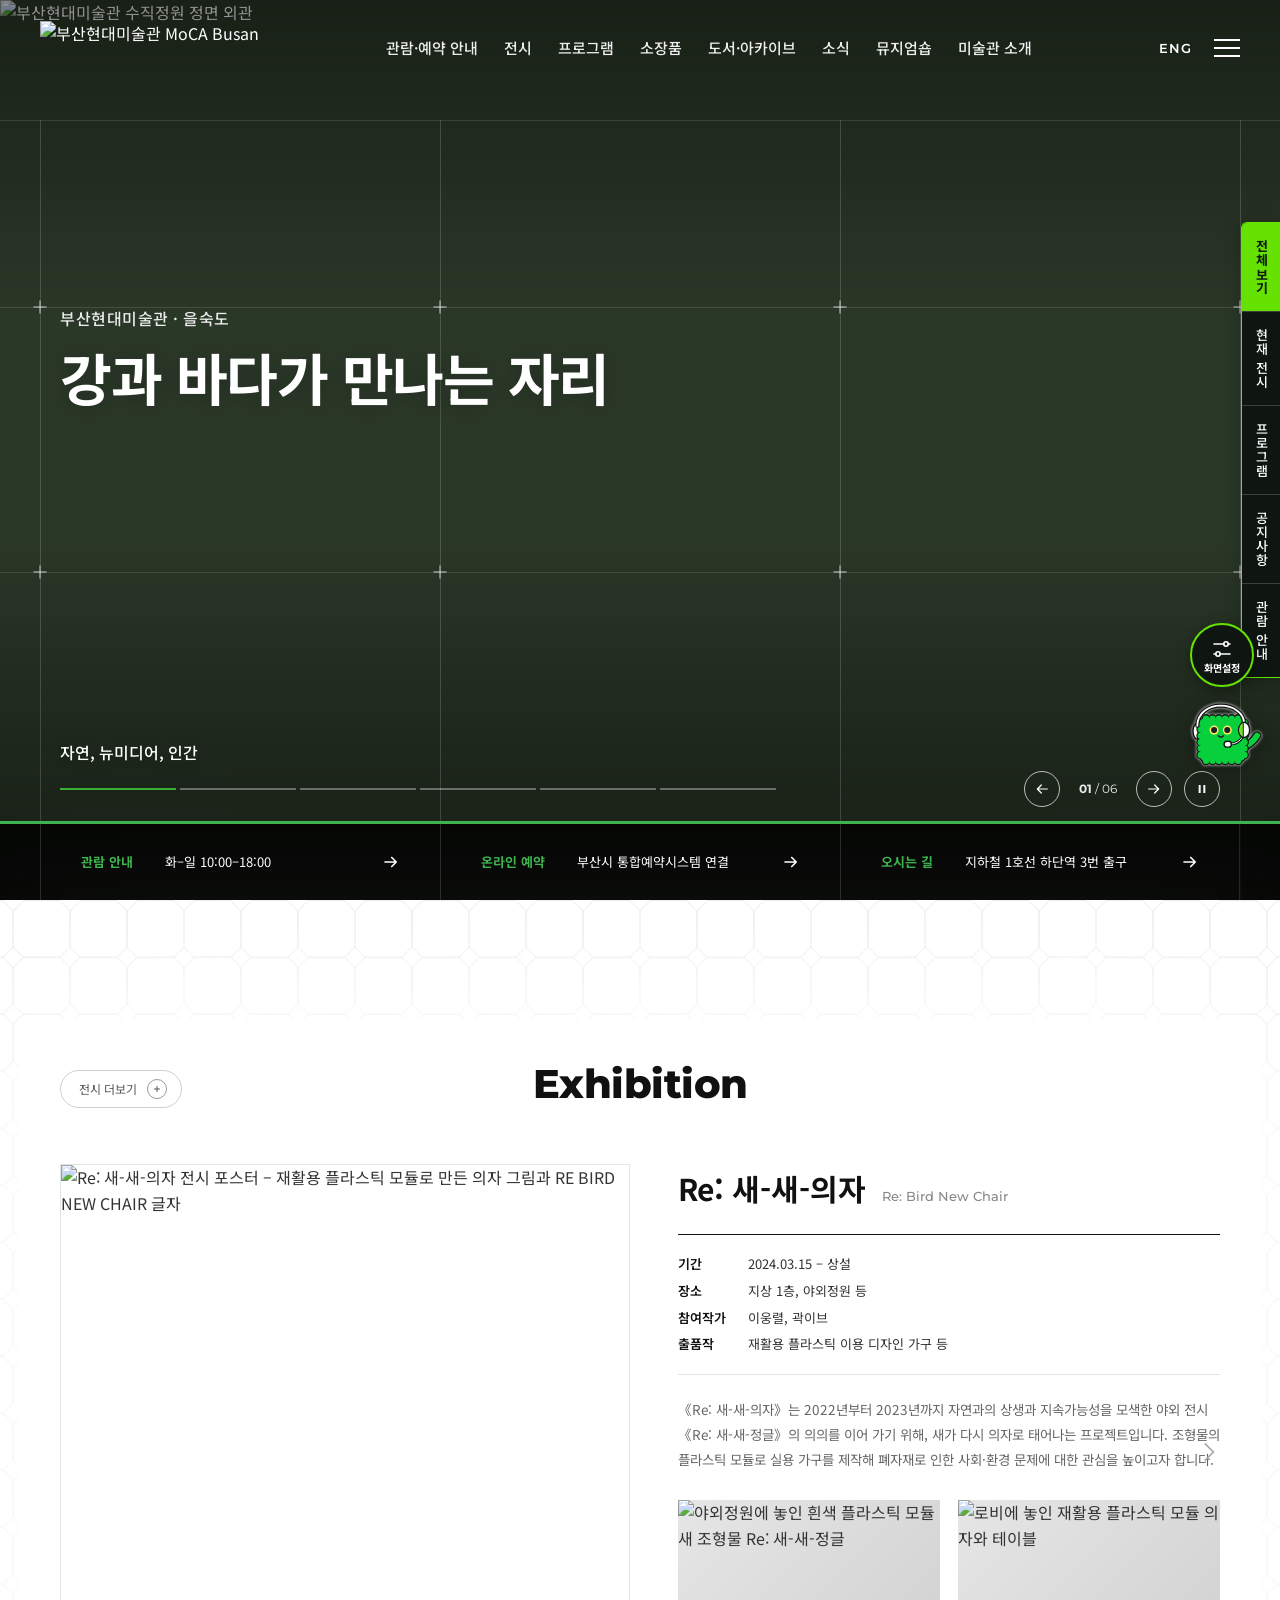
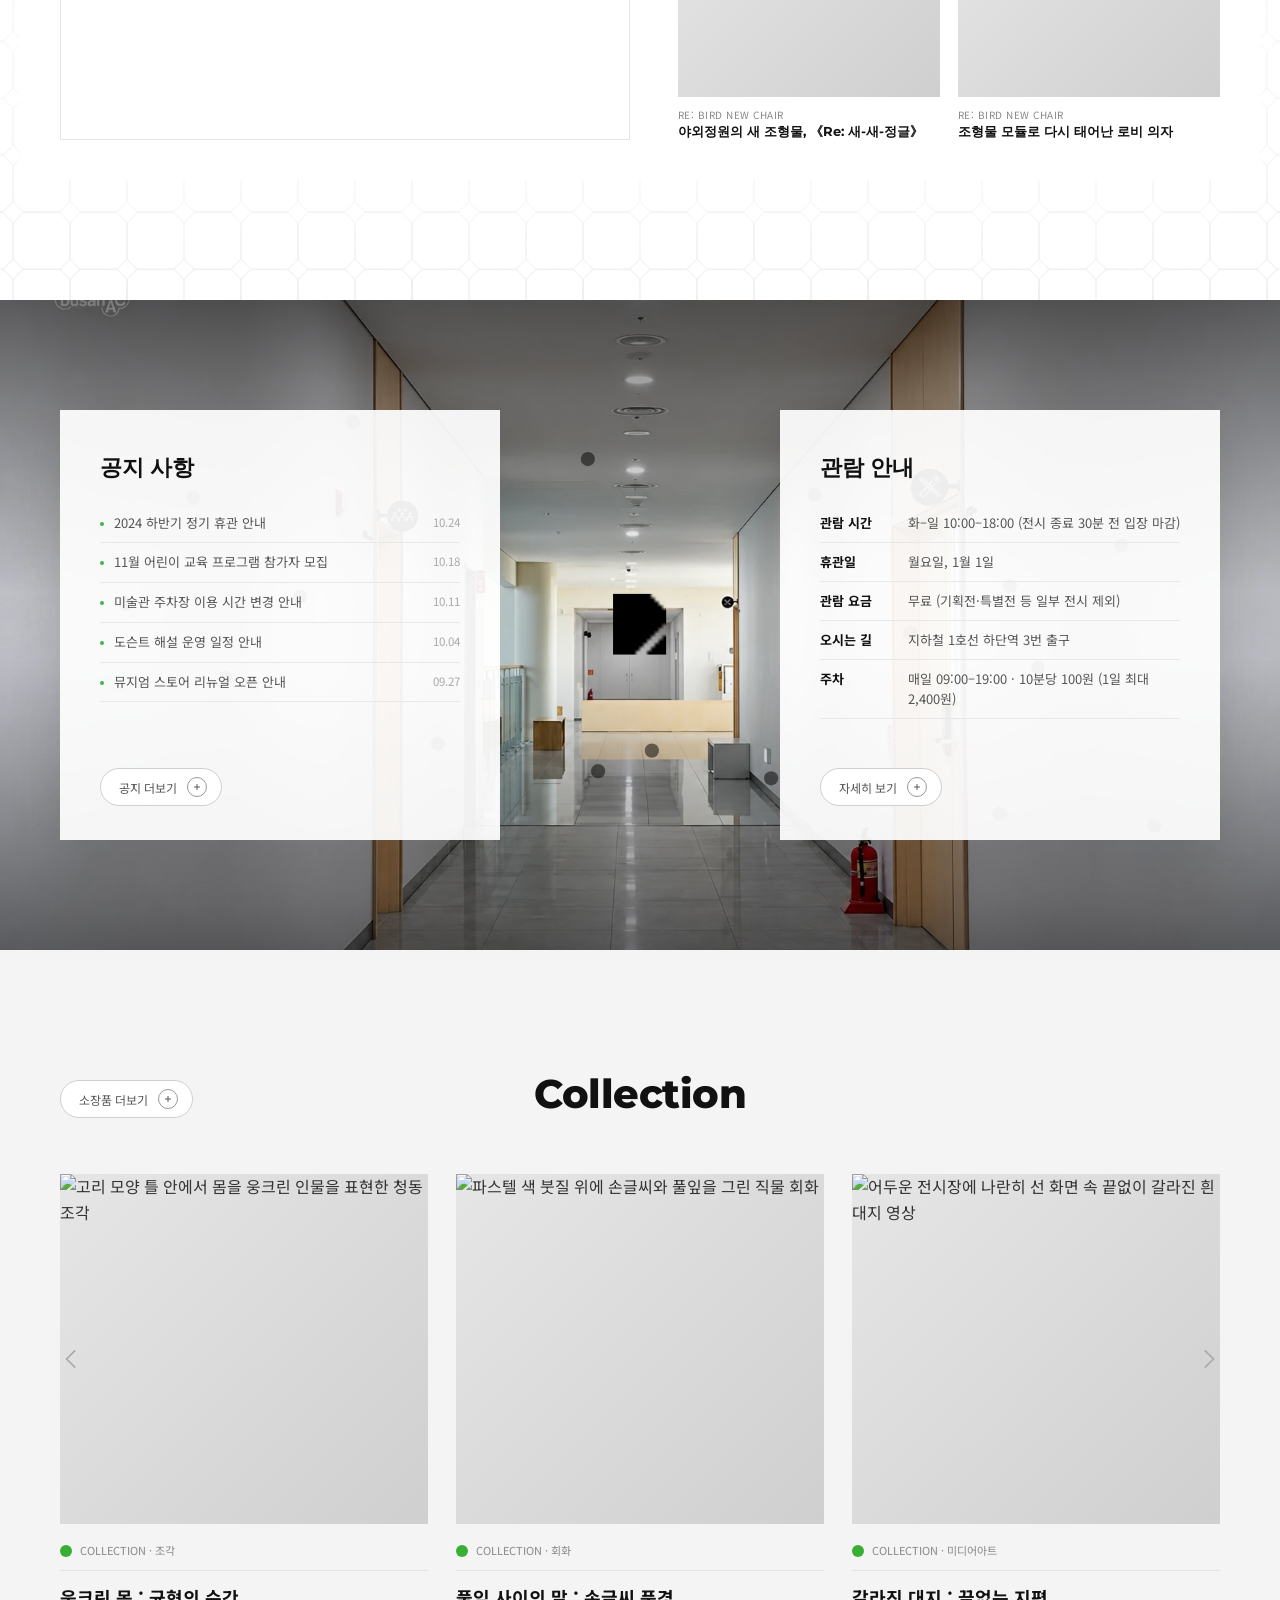
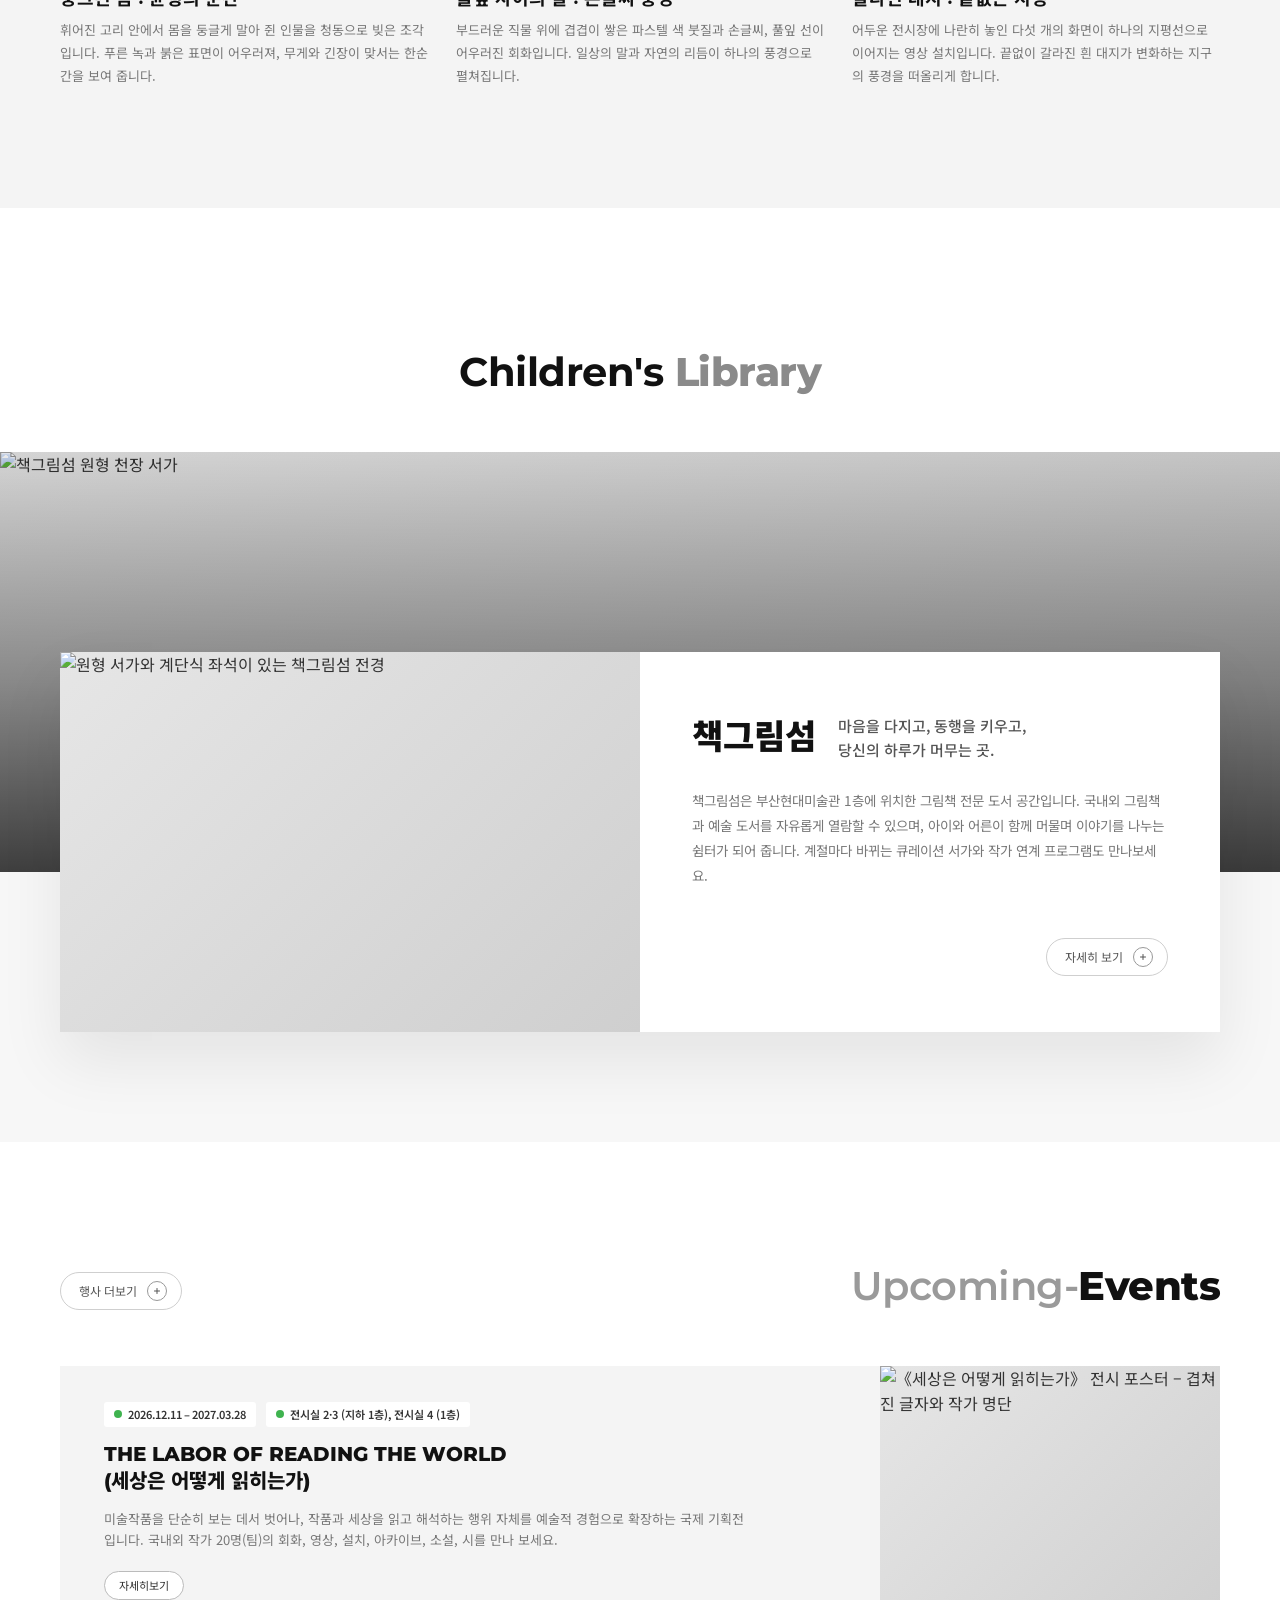
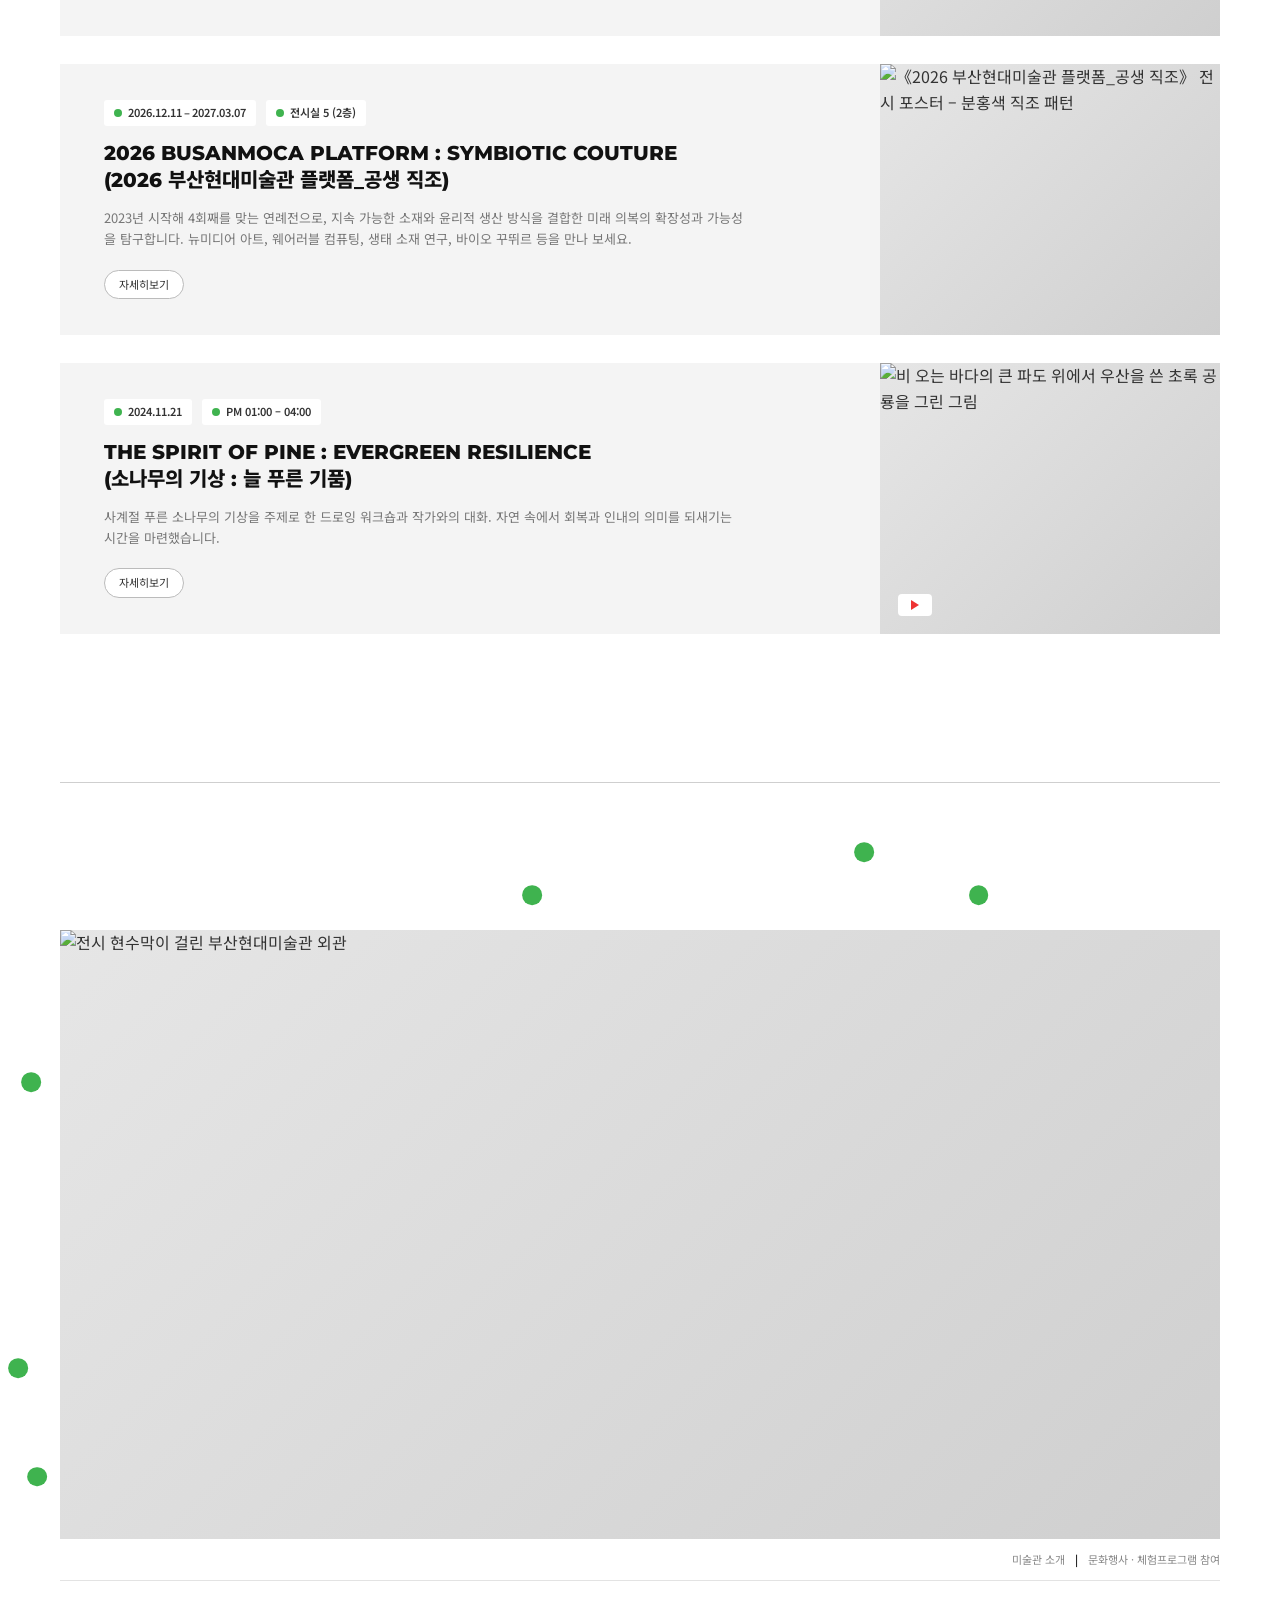
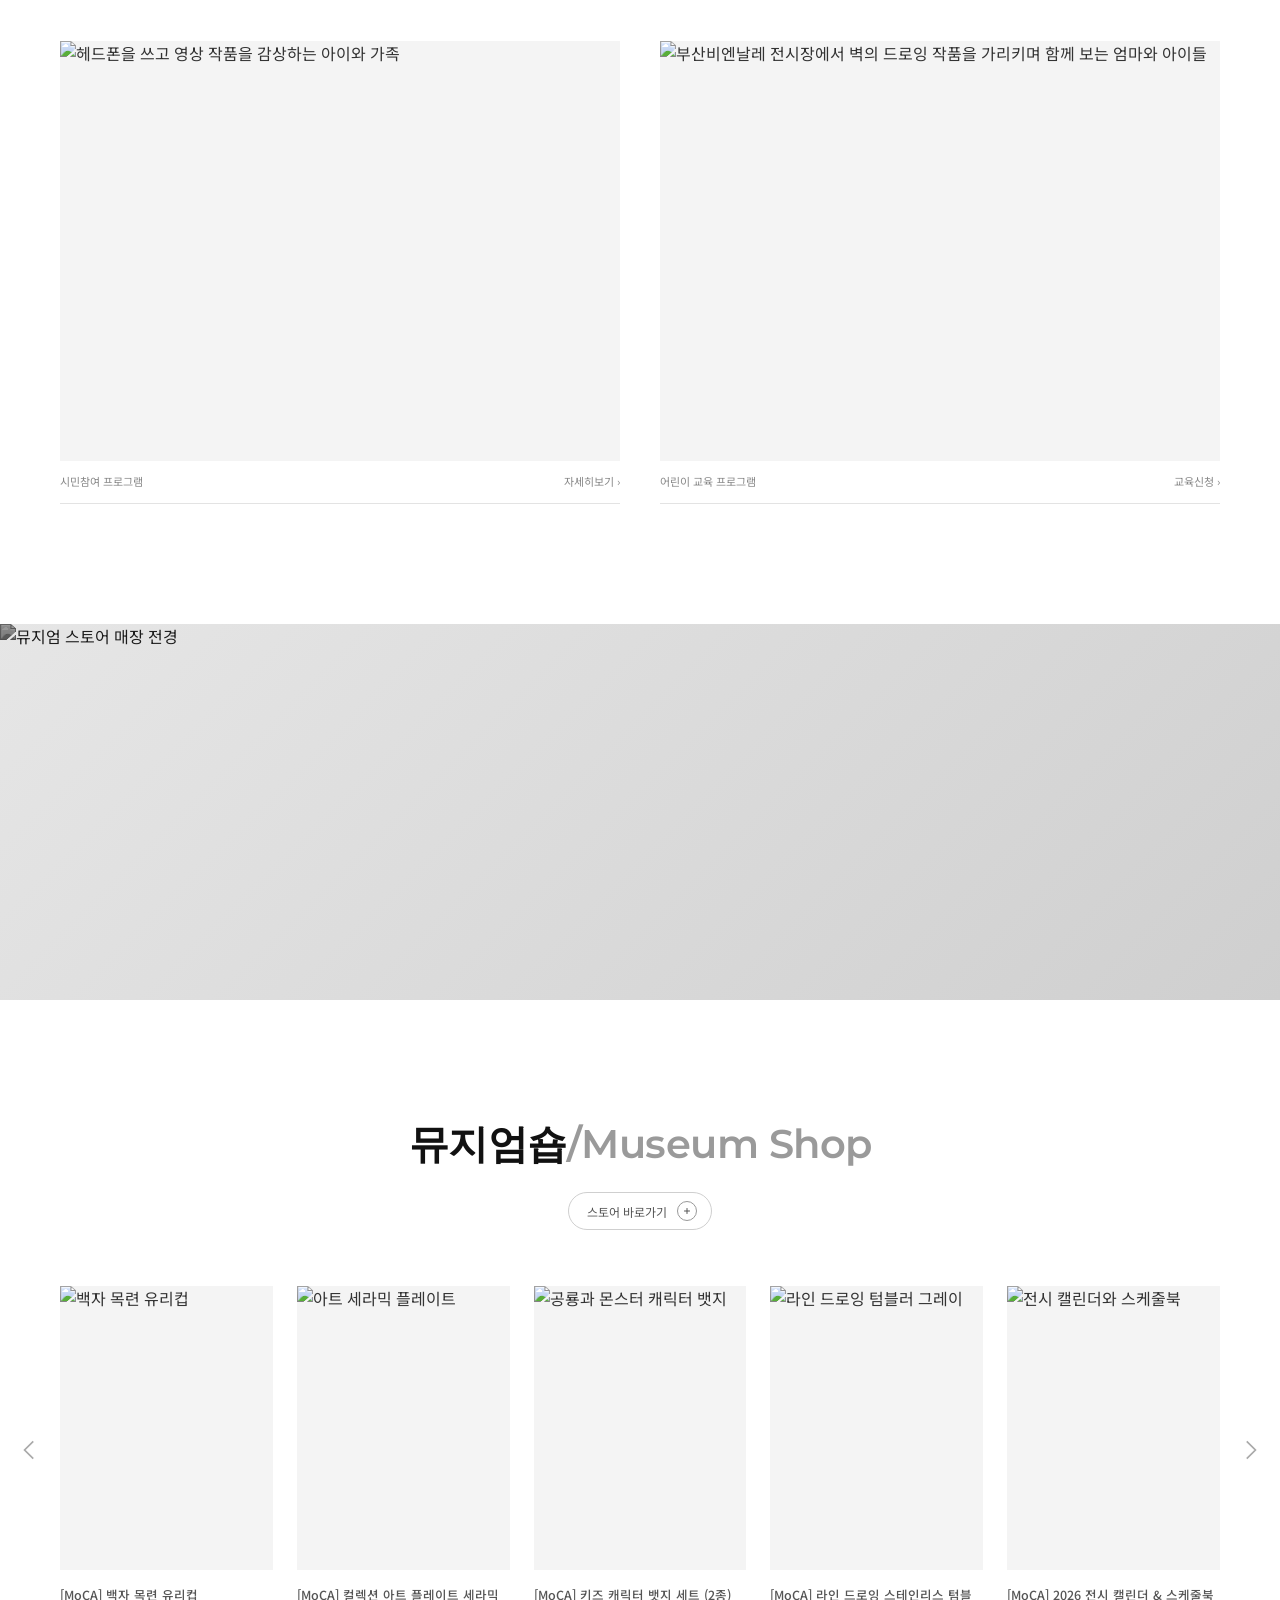
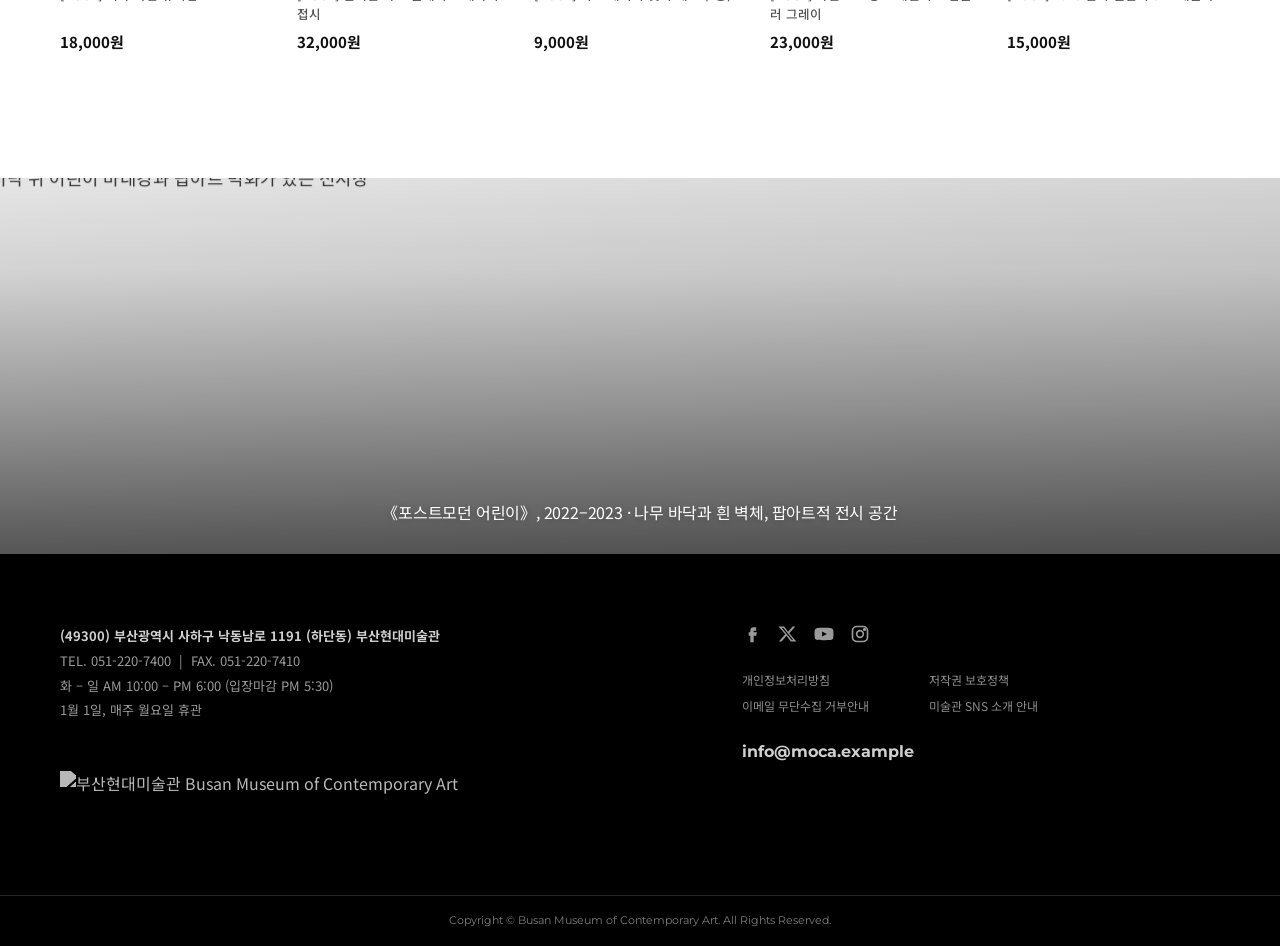
==== index.html @ 53d086b8 "공지 섹션 가운데 로고 축소, 오른쪽 원 2개 추가 Co-Authored-By: Claude Opus 5.5 <noreply@anthropic.com>" ====
<!DOCTYPE html>
<html lang="ko">
<head>
<meta charset="UTF-8">
<meta name="viewport" content="width=device-width, initial-scale=1.0">
<title>부산현대미술관 | Museum of Contemporary Art Busan</title>
<link rel="preconnect" href="https://fonts.googleapis.com">
<link rel="preconnect" href="https://fonts.gstatic.com" crossorigin>
<link href="https://fonts.googleapis.com/css2?family=Noto+Sans+KR:wght@300;400;500;700;900&family=Montserrat:wght@400;500;600;700;800&family=Cormorant+Garamond:ital,wght@1,300;1,400&display=swap" rel="stylesheet">
<style>
  :root{
    --ink:#111;
    --text:#333;
    --muted:#888;
    --line:#e3e3e3;
    --bg-soft:#f4f4f4;
    --green:#3fb34f;
    --green-dark:#1f7a2e;
    --dark:#141414;
    --hover:#39b034;
    --wrap:1240px;
    --head:1323px;
    --head-side:max(40px, calc((100% - var(--head)) / 2));
    --hero-inset:calc(var(--head-side) + 20px);
  }
  *{margin:0;padding:0;box-sizing:border-box}
  html{scroll-behavior:smooth}
  body{font-family:'Noto Sans KR',sans-serif;color:var(--text);background:#fff;line-height:1.6;-webkit-font-smoothing:antialiased;overflow-x:hidden}
  img{display:block;width:100%;height:100%;object-fit:cover}
  a{color:inherit;text-decoration:none}
  ul{list-style:none}
  button{font-family:inherit;cursor:pointer;border:0;background:none}
  .wrap{max-width:var(--wrap);margin:0 auto;padding:0 40px}
  .en{font-family:'Montserrat',sans-serif}
  .ph{background:#ddd linear-gradient(135deg,#e6e6e6,#cfcfcf)}

  /* ---------- common section head ---------- */
  .sec{padding:120px 0}
  .sec-head{position:relative;text-align:center;margin-bottom:56px}
  .sec-title{font-family:'Montserrat',sans-serif;font-size:40px;font-weight:800;color:var(--ink);letter-spacing:-.5px;line-height:1.2}
  .sec-title span{color:#9a9a9a;font-weight:600}
  .sec-sub{font-size:14px;color:var(--muted);margin-top:10px;letter-spacing:.5px}
  .more-btn{display:inline-flex;align-items:center;gap:10px;padding:8px 14px 8px 18px;border:1px solid #cfcfcf;border-radius:30px;font-size:12px;color:#555;background:#fff;transition:.25s}
  .more-btn::after{content:"";width:18px;height:18px;border-radius:50%;border:1px solid #999;background:url("data:image/svg+xml,%3Csvg xmlns='http://www.w3.org/2000/svg' viewBox='0 0 24 24' fill='none' stroke='%23555' stroke-width='2.4'%3E%3Cpath d='M12 5v14M5 12h14'/%3E%3C/svg%3E") center/10px no-repeat}
  .more-btn:hover{background:var(--hover);color:#fff;border-color:var(--hover)}
  .more-btn:hover::after{border-color:#fff;background-image:url("data:image/svg+xml,%3Csvg xmlns='http://www.w3.org/2000/svg' viewBox='0 0 24 24' fill='none' stroke='%23fff' stroke-width='2.4'%3E%3Cpath d='M12 5v14M5 12h14'/%3E%3C/svg%3E")}
  .sec-head .more-btn{position:absolute;left:0;top:10px}
  .sec-head.right{text-align:right}
  .arrow{width:44px;height:44px;display:grid;place-items:center;color:#aaa;transition:.2s}
  .arrow:hover{color:#555}
  .arrow svg{width:26px;height:26px}

  /* ---------- header / hero ---------- */
  /* overflow:clip, not hidden: the grid lines run past the edges, and a hidden box could still be scrolled sideways by focus/scrollIntoView */
  .hero{position:relative;height:100vh;min-height:680px;color:#fff;overflow:hidden;overflow:clip;background:#2d3b2a}
  .hero-slide{position:absolute;inset:0;opacity:0;transition:opacity 1.2s ease}
  .hero-slide.on{opacity:1}
  .hero-slide img{transform:scale(1.06);transition:transform 7s ease}
  .hero-slide.on img{transform:scale(1)}
  /* 1번 슬라이드: 유튜브 영상 배경(소리 없이 자동 재생·반복). 영상이 뜨기 전에는 아래 사진이 보임 */
  .hero-video{position:absolute;inset:0;overflow:hidden;pointer-events:none;opacity:0;transition:opacity 1.2s ease}
  .hero-video.ready{opacity:1}
  .hero-video iframe{position:absolute;left:50%;top:50%;width:max(100%,177.78vh);height:max(100%,56.25vw);min-height:100%;transform:translate(-50%,-50%) scale(1.12);border:0}
  .hero::after{content:"";position:absolute;inset:0;background:linear-gradient(180deg,rgba(0,0,0,.45) 0%,rgba(0,0,0,.05) 35%,rgba(0,0,0,.05) 60%,rgba(0,0,0,.55) 100%);pointer-events:none}
  header{position:absolute;top:0;left:0;right:0;z-index:20;background:transparent;transition:background .3s}
  header.fixed{position:fixed;background:rgba(17,17,17,.6);backdrop-filter:blur(8px)}
  .hd{display:flex;align-items:center;justify-content:space-between;height:96px;max-width:calc(var(--head) + 80px);margin:0 auto;padding:0 40px;transition:height .3s}
  header.fixed .hd{height:72px}
  .logo{display:flex;align-items:center;gap:10px;color:#fff}
  .logo img{width:auto;height:54px;object-fit:contain;transition:height .3s}
  header.fixed .logo img{height:44px}
  .logo-mark{position:relative;width:86px;height:48px;font-family:'Montserrat',sans-serif;font-weight:800;line-height:1}
  .logo-mark .m{position:absolute;left:14px;top:0;font-size:20px}
  .logo-mark .b{position:absolute;left:0;bottom:4px;font-size:22px;letter-spacing:-1px}
  .logo-mark .c{position:absolute;right:0;bottom:2px;width:22px;height:22px;border:2px solid currentColor;border-radius:50%;font-size:11px;display:grid;place-items:center}
  .logo-mark .o{position:absolute;left:34px;top:4px;width:12px;height:12px;border:2px solid currentColor;border-radius:50%}
  .logo-txt{font-size:10px;line-height:1.35;font-weight:500;opacity:.9}
  .gnb{display:flex;gap:44px;font-size:15px;font-weight:500}
  .gnb a{position:relative;padding:6px 0;opacity:.92}
  .gnb a::after{content:"";position:absolute;left:0;bottom:0;width:0;height:2px;background:var(--green);transition:.25s}
  .gnb a:hover::after{width:100%}
  .gnb-item{position:relative;display:flex}
  .gnb-item:hover > a::after,.gnb-item:focus-within > a::after{width:100%}
  .gnb-sub{position:absolute;top:calc(100% + 14px);left:50%;min-width:168px;padding:10px 0;background:rgba(0,0,0,.8);border-top:2px solid var(--green);opacity:0;visibility:hidden;transform:translate(-50%,6px);transition:opacity .2s,transform .2s,visibility .2s}
  .gnb-sub::before{content:"";position:absolute;left:0;right:0;top:-16px;height:16px}
  .gnb-item:hover .gnb-sub,.gnb-item:focus-within .gnb-sub{opacity:1;visibility:visible;transform:translate(-50%,0)}
  .gnb-sub a{display:block;padding:9px 20px;font-size:13px;text-align:center;white-space:nowrap;opacity:1;transition:color .2s,background .2s}
  .gnb-sub a::after{display:none}
  .gnb-sub a:hover,.gnb-sub a:focus-visible{color:var(--green);background:rgba(255,255,255,.08)}
  .util{display:flex;align-items:center;gap:22px;font-size:13px}
  .util .lang{font-family:'Montserrat',sans-serif;font-weight:600;letter-spacing:1px}
  .burger{width:26px;height:18px;position:relative}
  .burger i{position:absolute;left:0;right:0;height:2px;background:#fff}
  .burger i:nth-child(1){top:0}.burger i:nth-child(2){top:8px}.burger i:nth-child(3){top:16px}

  .hero-copy{position:absolute;z-index:5;left:50%;top:34%;transform:translateX(-50%);width:100%;max-width:calc(var(--head) + 80px);padding:0 60px}
  .hero-copy .kicker{font-size:16px;font-weight:500;opacity:.9;letter-spacing:.5px}
  .hero-copy h1{font-size:clamp(36px,4.4vw,64px);font-weight:700;letter-spacing:-1.5px;line-height:1.25;text-shadow:0 2px 20px rgba(0,0,0,.25)}
  .hero-line{display:flex;align-items:center;justify-content:space-between;gap:24px;margin-top:10px}
  .hero-ctrl{position:absolute;z-index:6;right:var(--hero-inset);bottom:93px;display:flex;align-items:center;gap:12px;font-family:'Montserrat',sans-serif;font-size:12px}
  .hero-ctrl .en{min-width:52px;text-align:center;opacity:.9}
  .hero-ctrl .circ{width:36px;height:36px;border-radius:50%;border:1px solid rgba(255,255,255,.7);color:#fff;display:grid;place-items:center;transition:.25s}
  .hero-ctrl .circ svg{width:16px;height:16px}
  .hero-ctrl .circ:hover{background:var(--hover);border-color:var(--hover)}

  .hero-tag{position:absolute;z-index:6;left:var(--hero-inset);bottom:110px}
  .hero-tag p{font-size:16px;font-weight:500;margin-top:14px;text-shadow:0 1px 10px rgba(0,0,0,.25)}
  .hero-prog{display:flex;gap:4px;margin-top:22px}
  .hero-prog i{position:relative;width:116px;height:2px;background:rgba(255,255,255,.35);overflow:hidden}
  .hero-prog i::after{content:"";position:absolute;left:0;top:0;bottom:0;width:0;background:var(--hover)}
  .hero-prog i.on::after{animation:prog var(--dur,6s) linear forwards}
  .hero-prog.paused i.on::after{animation-play-state:paused}
  @keyframes prog{from{width:calc(var(--from,0) * 100%)}to{width:100%}}

  .hero-grid{position:absolute;z-index:3;top:120px;bottom:0;left:var(--head-side);right:var(--head-side);pointer-events:none}
  .hero-grid .v{position:absolute;top:0;bottom:0;width:1px;background:rgba(255,255,255,.16)}
  .hero-grid .h{position:absolute;left:-100vw;right:-100vw;height:1px;background:rgba(255,255,255,.12)}
  .hero-grid .p{position:absolute;width:13px;height:13px;transform:translate(-50%,-50%);animation:plusPulse 2.4s ease-in-out infinite}
  @keyframes plusPulse{0%,100%{transform:translate(-50%,-50%) scale(.6)}50%{transform:translate(-50%,-50%) scale(1.5)}}
  .hero-grid .p::before,.hero-grid .p::after{content:"";position:absolute;background:rgba(255,255,255,.75)}
  .hero-grid .p::before{left:6px;top:0;width:1px;height:13px}
  .hero-grid .p::after{top:6px;left:0;height:1px;width:13px}

  .quick{position:absolute;z-index:6;left:0;right:0;bottom:0;background:rgba(0,0,0,.8);border-top:3px solid var(--green)}
  .quick ul{display:grid;grid-template-columns:repeat(3,1fr);max-width:calc(var(--head) + 80px);margin:0 auto;padding:0 40px}
  .quick li{border-left:1px solid rgba(255,255,255,.12);font-size:13px;min-width:0}
  .quick li:last-child{border-right:1px solid rgba(255,255,255,.12)}
  .quick a{display:flex;align-items:center;gap:32px;height:76px;padding:0 40px;transition:background .25s}
  .quick a:hover{background:rgba(255,255,255,.05)}
  .quick b{color:var(--green);font-weight:700;flex:none}
  .quick span{color:#fff;white-space:nowrap;overflow:hidden;text-overflow:ellipsis}
  .quick .go{flex:none;width:18px;height:18px;margin-left:auto;color:#fff;transition:transform .25s}
  .quick a:hover .go{transform:translateX(4px)}

  /* ---------- exhibition ---------- */
  #exhibition{position:relative;isolation:isolate}
  #exhibition::before{content:"";position:absolute;inset:0;z-index:-1;background:url(images/octagon-pattern.webp) repeat center top/456px auto;opacity:.3;pointer-events:none;transition:opacity .8s ease}
  #exhibition::after{content:"";position:absolute;inset:0;z-index:-1;background:url(images/handwriting-pattern.webp) repeat center top/940px auto;opacity:0;filter:grayscale(1);pointer-events:none;transition:opacity .8s ease}
  #exhibition[data-slide="1"]::before{opacity:0}
  #exhibition[data-slide="1"]::after{opacity:.5}
  #exhibition>.wrap{background:var(--body-bg,#fff);box-shadow:0 0 160px 30px var(--body-bg,#fff)}
  #exhibition>.wrap{padding-top:40px;padding-bottom:40px}
  .exh-body{position:relative}
  /* 전시 슬라이드: 한 번에 하나씩, 페이드로 전환 */
  .exh-slide{display:grid;grid-template-columns:1.05fr 1fr;gap:48px;align-items:stretch}
  .exh-slide:not(.on){display:none}
  .exh-slide.on{animation:exhFade .6s ease}
  @keyframes exhFade{from{opacity:0;transform:translateY(8px)}to{opacity:1;transform:none}}
  @media (prefers-reduced-motion:reduce){.exh-slide.on{animation:none}}
  .exh-main{position:relative;overflow:hidden}
  .exh-main img{position:absolute;inset:0}
  .exh-main::after{content:"";position:absolute;inset:0;background:linear-gradient(0deg,rgba(0,0,0,.75),transparent 55%)}
  .exh-main .cap{position:absolute;left:28px;bottom:26px;right:28px;z-index:2;color:#fff}
  .exh-main .cap small{font-size:11px;opacity:.7;letter-spacing:1px}
  .exh-main .cap h3{font-family:'Montserrat',sans-serif;font-size:16px;font-weight:600;margin:4px 0}
  .exh-main .cap p{font-size:12px;opacity:.75}
  .exh-main.is-poster{background:#fff;border:1px solid #e3e6e2}
  .exh-main.is-poster::after{display:none}
  .exh-main.is-poster img{object-fit:contain;width:100%;height:100%}
  .exh-main.is-poster.is-cover img{object-fit:cover;object-position:center 40%}
  .exh-info h3 a{color:inherit;transition:color .2s}
  .exh-info h3 a:hover{color:var(--green)}
  .exh-info h3{font-size:30px;font-weight:700;color:var(--ink);display:flex;align-items:baseline;gap:16px;flex-wrap:wrap}
  .exh-info h3 small{font-family:'Montserrat',sans-serif;font-size:13px;font-weight:500;color:var(--muted)}
  .exh-meta{margin:22px 0;border-top:1px solid var(--ink);border-bottom:1px solid var(--line);padding:16px 0}
  .exh-meta li{display:grid;grid-template-columns:70px 1fr;font-size:13px;padding:3px 0}
  .exh-meta li b{color:var(--ink);font-weight:600}
  .exh-desc{font-size:13.5px;color:#666;line-height:1.85}
  .exh-thumbs{display:grid;grid-template-columns:1fr 1fr;gap:18px;margin-top:28px}
  .thumb .img{aspect-ratio:4/3;overflow:hidden}
  .thumb .img img{transition:transform .5s}
  .thumb:hover .img img{transform:scale(1.06)}
  .thumb small{display:block;font-size:10px;color:var(--muted);margin-top:10px;letter-spacing:.5px}
  .thumb h4{font-family:'Montserrat',sans-serif;font-size:13px;font-weight:700;color:var(--ink);line-height:1.35}
  .side-arrows{position:absolute;left:-70px;right:-70px;top:50%;transform:translateY(-50%);display:flex;justify-content:space-between;pointer-events:none}
  .side-arrows .arrow{pointer-events:auto}

  /* ---------- collection ---------- */
  .collection{background:var(--bg-soft)}
  .col-wrap{position:relative}
  .col-list{display:flex;gap:28px;overflow-x:auto;scroll-snap-type:x mandatory;scrollbar-width:none}
  .col-list::-webkit-scrollbar{display:none}
  .col-card{flex:0 0 calc((100% - 56px)/3);scroll-snap-align:start}
  .col-card .img{aspect-ratio:1/0.95;overflow:hidden}
  .col-card .img img{transition:transform .6s}
  .col-card:hover .img img{transform:scale(1.07)}
  .col-card .cat{display:flex;align-items:center;gap:8px;font-size:11px;color:var(--muted);margin-top:18px;padding-bottom:10px;border-bottom:1px solid var(--line)}
  .col-card .cat::before{content:"";width:12px;height:12px;border-radius:50%;background:var(--hover)}
  .col-card h4{font-size:18px;font-weight:700;color:var(--ink);margin:12px 0 8px}
  .col-card p{font-size:13px;color:#777;line-height:1.75;display:-webkit-box;-webkit-line-clamp:3;-webkit-box-orient:vertical;overflow:hidden}

  /* ---------- book ---------- */
  .book{background:#fff;padding-top:140px;padding-bottom:0}
  .book-foot{display:flow-root;background:#f7f7f7;padding-bottom:110px}
  .book .sec-title{color:#8a8a8a}
  .book .sec-title b{color:var(--ink)}
  .book-band{height:420px;position:relative;overflow:hidden}
  .book-band::after{content:"";position:absolute;inset:0;background:linear-gradient(0deg,rgba(0,0,0,.72) 0%,rgba(0,0,0,.4) 45%,rgba(0,0,0,.08) 100%);pointer-events:none}
  .book-card{position:relative;margin-top:-220px;display:grid;grid-template-columns:1fr 1fr;background:#fff;box-shadow:0 30px 60px rgba(0,0,0,.08)}
  .book-card .img{min-height:380px}
  /* 책그림섬 사진: 서서히 나타나고 사라지며 반복 */
  .book-fade{position:relative;overflow:hidden}
  .book-fade img{position:absolute;inset:0;opacity:0;transition:opacity 1.6s ease}
  .book-fade img.on{opacity:1}
  @media (prefers-reduced-motion:reduce){.book-fade img{transition:none}}
  .book-card .txt{padding:56px 52px;display:flex;flex-direction:column}
  .book-card .txt h3{font-size:34px;font-weight:900;color:var(--ink);display:flex;gap:22px;align-items:flex-start;flex-wrap:wrap}
  .book-card .txt h3 small{font-size:15px;font-weight:500;color:#555;line-height:1.6;padding-top:6px}
  .book-card .txt p{font-size:13.5px;color:#777;line-height:1.85;margin-top:26px}
  .book-card .txt .more-btn{align-self:flex-end;margin-top:auto}

  /* ---------- events ---------- */
  .ev-list{display:grid;gap:28px}
  .ev{display:grid;grid-template-columns:1fr 340px;background:var(--bg-soft);min-height:250px;overflow:hidden}
  .ev .txt{padding:36px 44px}
  .ev .tags{display:flex;gap:10px;margin-bottom:14px}
  .ev .tags span{display:inline-flex;align-items:center;gap:6px;font-size:11px;font-weight:600;padding:4px 10px;background:#fff;border-radius:3px}
  .ev .tags span::before{content:"";width:8px;height:8px;border-radius:50%;background:var(--green);flex:none}
  .ev h3{font-family:'Montserrat','Noto Sans KR',sans-serif;font-size:20px;font-weight:800;color:var(--ink);line-height:1.35}
  .ev p{font-size:13px;color:#777;margin:14px 0 20px;max-width:640px}
  .ev .btn-sm{display:inline-block;font-size:11px;padding:5px 14px;border:1px solid #bbb;border-radius:20px;background:#fff;transition:.2s}
  .ev .btn-sm:hover{background:var(--hover);color:#fff;border-color:var(--hover)}
  .ev .img{position:relative;overflow:hidden}
  .ev .img img{transition:transform .6s}
  .ev:hover .img img{transform:scale(1.06)}
  .ev .img.is-poster img{position:absolute;inset:0;object-position:center 22%}
  .ev .img .play{position:absolute;left:18px;bottom:18px;width:34px;height:22px;background:#fff;border-radius:4px;display:grid;place-items:center}
  .ev .img .play::before{content:"";border-left:8px solid #e33;border-top:5px solid transparent;border-bottom:5px solid transparent}

  /* ---------- full bleed gallery ---------- */
  .bleed{height:clamp(220px,29.4vw,500px);overflow:hidden;position:relative}
  .bleed .bl-img{position:absolute;inset:0;transform:scale(1.1);will-change:transform,opacity;object-position:50% 72%;opacity:0;transition:opacity 1.4s ease}
  .bleed .bl-img.on{opacity:1}
  .bleed-cap h3{transition:opacity .5s ease}
  .bleed::after{content:"";position:absolute;inset:0;z-index:1;background:linear-gradient(0deg,rgba(0,0,0,.62) 0%,rgba(0,0,0,.32) 40%,rgba(0,0,0,.08) 75%,rgba(0,0,0,0) 100%);pointer-events:none}
  .bleed .bleed-cap{position:absolute;z-index:2;left:0;right:0;bottom:clamp(18px,2.4vw,32px);max-width:1240px;margin:0 auto;padding:0 max(24px,env(safe-area-inset-left,0px));text-align:center;color:#fff;text-shadow:0 1px 8px rgba(0,0,0,.35)}
  .bleed-cap .bc-artist{font-size:clamp(13px,1.1vw,15px);font-weight:600;letter-spacing:.2px;opacity:.95}
  .bleed-cap .bc-artist span{font-family:'Montserrat',sans-serif;font-weight:500;opacity:.75;margin-left:6px}
  .bleed-cap h3{font-size:16px;font-weight:400;letter-spacing:-.2px;line-height:1.5}
  .bleed-cap .bc-desc{margin-top:8px;font-size:clamp(12px,1vw,14px);opacity:.85}

  /* ---------- together ---------- */
  .tg-main{position:relative}
  .tg-main .img{aspect-ratio:16/8.4;overflow:hidden}
  .figcap{display:flex;justify-content:flex-end;gap:10px;font-size:11px;color:var(--muted);padding:12px 0;border-bottom:1px solid var(--line)}
  .figcap b{color:var(--ink);font-weight:600}
  .tg-sub{display:grid;grid-template-columns:1fr 1fr;gap:40px;margin-top:60px}
  .tg-sub .img{aspect-ratio:4/3;overflow:hidden;background:var(--bg-soft)}
  .tg-sub .figcap{justify-content:space-between}

  /* ---------- goods banner ---------- */
  .goods{height:clamp(220px,29.4vw,500px);position:relative;overflow:hidden;display:grid;place-items:center}
  .goods img{position:absolute;inset:0;filter:grayscale(1) contrast(1.05) brightness(.6)}
  .goods h2{position:relative;font-family:'Montserrat',sans-serif;font-size:clamp(20px,2.2vw,30px);font-weight:700;color:#fff;letter-spacing:3px;text-shadow:0 2px 14px rgba(0,0,0,.4)}

  /* ---------- store ---------- */
  .store .sec-head{margin-bottom:24px}
  .store .center-btn{text-align:center;margin-bottom:56px}
  .store-wrap{position:relative;max-width:1600px;margin:0 auto;padding:0 60px}
  .store-track{display:flex;gap:24px;overflow-x:auto;scroll-snap-type:x mandatory;scrollbar-width:none;padding-bottom:4px}
  .store-track::-webkit-scrollbar{display:none}
  .prod{flex:0 0 calc((100% - 96px)/5);scroll-snap-align:start}
  .prod .img{aspect-ratio:3/4;overflow:hidden;background:var(--bg-soft)}
  .prod .img img{transition:transform .6s}
  .prod:hover .img img{transform:scale(1.06)}
  .prod h4{font-size:12.5px;font-weight:500;color:#555;margin-top:16px;line-height:1.5;height:38px;overflow:hidden}
  .prod b{display:block;font-size:15px;font-weight:700;color:var(--ink);margin-top:6px}
  .store-arrows{position:absolute;left:8px;right:8px;top:38%;display:flex;justify-content:space-between;pointer-events:none}
  .store-arrows .arrow{pointer-events:auto}

  /* ---------- notice ---------- */
  .notice{position:relative;height:650px;overflow:hidden;margin-top:0}
  .notice > img{position:absolute;inset:0}
  .notice .wrap{position:relative;height:100%;display:flex;align-items:center}
  .notice-box{width:440px;background:rgba(255,255,255,.93);padding:40px 40px 34px;box-shadow:0 20px 50px rgba(0,0,0,.12)}
  .notice-box h3{font-family:'Montserrat',sans-serif;font-size:22px;font-weight:800;color:var(--ink);margin-bottom:18px}
  .notice-box li{display:flex;gap:10px;font-size:13px;color:#555;padding:9px 0;border-bottom:1px solid #e8e8e8}
  .notice-box li:hover{color:var(--ink)}
  .notice-box li::before{content:"";width:4px;height:4px;border-radius:50%;background:var(--green);margin-top:9px;flex:none}
  .notice-box li em{font-style:normal;margin-left:auto;color:#aaa;font-size:11.5px;flex:none}
  .notice-box .more-btn{margin-top:24px}

  .notice .wrap{gap:24px}
  .notice-box{display:flex;flex-direction:column;min-height:430px}
  .notice-box .more-btn{margin-top:auto;align-self:flex-start}
  .notice-box ul{margin-bottom:24px}
  .notice-box.info{margin-left:auto}
  /* 공지·관람 안내 배경: 위·아래 검정 그라데이션으로 살짝 어둡게 */
  .notice::after{content:"";position:absolute;inset:0;z-index:0;pointer-events:none;background:linear-gradient(180deg,rgba(0,0,0,.5) 0%,rgba(0,0,0,.18) 28%,rgba(0,0,0,0) 45%,rgba(0,0,0,0) 55%,rgba(0,0,0,.18) 72%,rgba(0,0,0,.5) 100%)}
  .notice .wrap{z-index:1}
  .notice-deco{position:absolute;inset:0;z-index:0;width:100%;height:100%;pointer-events:none}
  .notice-box.info li{display:grid;grid-template-columns:78px 1fr;gap:10px;line-height:1.55}
  .notice-box.info li::before{display:none}
  .notice-box.info li b{color:var(--ink);font-weight:700}
  .notice-box.info li span{color:#555}
  @media (max-width:1024px){
    .notice{height:auto;padding:60px 0}
    .notice .wrap{flex-direction:column;align-items:flex-start;justify-content:center}
    .notice-box.info{margin-left:0}
  }
  /* ---------- footer ---------- */
  footer{background:#fff;border-top:1px solid var(--line);padding:70px 0 0}
  .ft{display:grid;grid-template-columns:1.3fr 1fr;gap:60px}
  .ft address{font-style:normal;font-size:13px;color:#666;line-height:1.9}
  .ft address b{color:var(--ink)}
  .ft .mail{display:block;font-weight:700;color:var(--ink);margin-top:10px}
  .sns{display:flex;gap:16px;margin:26px 0}
  .sns a{width:20px;height:20px;color:#777}
  .sns a:hover{color:var(--ink)}
  .ft > div:last-child .sns{margin-top:0}
  .ft > div:last-child .mail{margin-top:24px}
  .ft-links{display:grid;grid-template-columns:repeat(2,max-content);gap:6px 60px;font-size:12px;color:#888}
  .ft-links a:hover{color:var(--ink)}
  .news h4{font-size:13px;font-weight:700;color:var(--ink);margin-bottom:12px}
  .news input{width:100%;height:44px;border:1px solid #ddd;padding:0 14px;font:inherit;font-size:13px;outline:none}
  .news input:focus{border-color:var(--green)}
  .news button{width:100%;height:44px;margin-top:8px;background:var(--green);color:#fff;font-weight:700;font-size:13px;transition:.2s}
  .news button:hover{background:var(--green-dark)}
  .ft-logo{display:flex;align-items:center;gap:12px;justify-content:flex-start;margin-top:48px;color:var(--ink)}
  .ft-logo img{width:auto;height:64px;max-width:100%;object-fit:contain}
  .copy{background:var(--dark);color:#888;font-size:11px;text-align:center;padding:16px 0;margin-top:60px;font-family:'Montserrat',sans-serif}

  /* 프로그램 섹션과 참여 섹션 사이 회색 1px 구분선 */
  #together{position:relative}
  #together::before{content:"";position:absolute;top:0;left:50%;transform:translateX(-50%);width:min(1160px,calc(100% - 80px));height:1px;background:#cfcfcf}
  html[data-mode] #together::before{background:var(--line)}
  /* 구분선이 프로그램 카드 아래와 참여 사진 위의 정가운데에 오도록 여백 조정 (위 148px / 아래 92px + 제목 영역 56px) */
  #events{padding-bottom:148px}
  #together{padding-top:92px}
  @media (max-width:680px){#events{padding-bottom:108px}#together{padding-top:52px}}
  #together{overflow:hidden}
  #together .wrap{position:relative;z-index:1}
  /* 참여 섹션: 사진 주변 녹색 원 패턴 — 기준 시안과 같은 위치·같은 크기(사진 너비의 1.7%) */
  #together{overflow:hidden}
  #together .tg-main .img{position:relative;z-index:1}
  #together .figcap,#together .tg-sub{position:relative;z-index:1}
  .tg-dots{position:absolute;left:0;top:0;width:100%;aspect-ratio:16/8.4;z-index:0;pointer-events:none}
  .tg-dots span{position:absolute;width:1.7%;aspect-ratio:1;border-radius:50%;background:var(--green);transform:translate(-50%,-50%)}
  @media (max-width:680px){.tg-dots span{width:2.6%}}
  /* ---------- reveal ---------- */
  /* 푸터: 블랙 배경 + 그레이 톤 글자 (화면설정 색상 조합을 켠 경우에는 그 조합을 따름) */
  html:not([data-mode]) footer{background:#000;border-top:0}
  html:not([data-mode]) .ft address{color:#9a9a9a}
  html:not([data-mode]) .ft address b,html:not([data-mode]) .ft .mail{color:#cfcfcf}
  html:not([data-mode]) .ft .sns a{color:#9a9a9a}
  html:not([data-mode]) .ft-links{color:#8c8c8c}
  html:not([data-mode]) .ft .sns a:hover,html:not([data-mode]) .ft-links a:hover,html:not([data-mode]) .ft .mail:hover{color:#fff}
  html:not([data-mode]) .ft-logo img{filter:brightness(0) invert(.72)}
  html:not([data-mode]) footer .copy{background:#000;border-top:1px solid #262626;color:#7d7d7d}
  .rv{opacity:0;transform:translateY(40px);transition:opacity .9s ease,transform .9s ease}
  .rv.in{opacity:1;transform:none}

  /* ---------- responsive ---------- */
  @media (max-width:1280px){
    .side-arrows{left:-10px;right:-10px}
    .gnb{gap:26px}
  }
  @media (max-width:1024px){
    .gnb{display:none}
    .hd{padding:0 24px}
    .quick ul{padding:0}
    .quick a{padding:0 22px;gap:20px}
    .hero-prog i{width:70px}
    .exh-slide{grid-template-columns:1fr}
    .exh-main{aspect-ratio:4/3.1}
    .side-arrows{display:none}
    .col-card{flex-basis:calc((100% - 28px)/2)}
    .book-card{grid-template-columns:1fr}
    .prod{flex-basis:calc((100% - 48px)/3)}
    .ft{grid-template-columns:1fr}
  }
  @media (max-width:680px){
    .wrap{padding:0 16px}
    .sec{padding:80px 0}
    .sec-title{font-size:28px}
    .sec-head .more-btn{position:static;margin-bottom:16px}
    .sec-head.right{text-align:center}
    :root{--head-side:16px}
    .hero-copy{padding:0 36px}
    .quick li{font-size:12px}
    .quick a{flex-direction:column;align-items:flex-start;justify-content:center;gap:2px;padding:0 12px;height:64px}
    .quick span{font-size:11px;max-width:100%}
    .quick .go{display:none}
    .hero-ctrl{bottom:88px;gap:8px}
    .hero-ctrl .circ{width:32px;height:32px}
    .hero-tag{bottom:140px}
    .hero-tag p{font-size:14px;margin-top:8px}
    .hero-prog{margin-top:14px}
    .hero-prog i{width:44px}
    .hero-grid .p{display:none}
    .exh-thumbs,.tg-sub{grid-template-columns:1fr}
    .col-card{flex-basis:85%}
    .ev{grid-template-columns:1fr}
    .ev .img{height:220px}
    .ev .txt{padding:28px 22px}
    .book{padding-top:90px;padding-bottom:0}
    .book-foot{padding-bottom:70px}
    .book-band{height:260px}
    .book-card{margin-top:-120px}
    .book-card .txt{padding:32px 22px}
    .store-wrap{padding:0 16px}
    .prod{flex-basis:70%}
    .notice{height:auto;padding:80px 0}
    .notice-box{width:100%;padding:28px 22px}
    .ft-links{gap:6px 30px}
    .ft-logo{justify-content:flex-start}
    .to-top{right:16px;bottom:16px;width:44px;height:44px}
  }

  /* back to top */
  .to-top{position:fixed;right:32px;bottom:32px;z-index:90;width:52px;height:52px;border-radius:50%;
    border:1px solid rgba(255,255,255,.25);background:rgba(17,17,17,.6);backdrop-filter:blur(8px);color:#fff;
    display:flex;flex-direction:column;align-items:center;justify-content:center;gap:1px;cursor:pointer;
    opacity:0;visibility:hidden;transform:translateY(12px);transition:opacity .3s,transform .3s,visibility .3s,background .25s,border-color .25s}
  .to-top.show{opacity:1;visibility:visible;transform:none}
  .to-top:hover{background:var(--hover);border-color:var(--hover)}
  .to-top svg{width:16px;height:16px}
  .to-top span{font:600 9px/1 Montserrat,sans-serif;letter-spacing:.08em}


  /* ---------- AI character button ---------- */
  .ai-btn{position:fixed;z-index:90;right:18px;bottom:102px;width:70px;height:64px;transition:transform .25s;filter:drop-shadow(0 0 1.5px rgba(255,255,255,.95)) drop-shadow(0 3px 8px rgba(0,0,0,.3))}
  .ai-btn svg{display:block;width:100%;height:100%;overflow:visible}
  .ai-btn:hover{transform:scale(1.08)}
  .ai-btn:focus-visible{outline:2px solid var(--green);outline-offset:3px}
  .ai-arm{transform-origin:900px 770px;animation:aiWave 5s ease-in-out infinite}
  .ai-eye{transform-box:fill-box;transform-origin:center;animation:aiBlink 4s linear infinite}
  /* one short wave at the start of each 5s cycle, one blink at the end of each 4s cycle */
  @keyframes aiWave{0%,28%,100%{transform:rotate(0)}6%{transform:rotate(-16deg)}12%{transform:rotate(14deg)}18%{transform:rotate(-16deg)}24%{transform:rotate(14deg)}}
  @keyframes aiBlink{0%,94%,100%{transform:scaleY(1)}97%{transform:scaleY(.08)}}
  @media (prefers-reduced-motion:reduce){.ai-arm,.ai-eye{animation:none}}
  /* below this width the slide controls reach the icon's column, so it sits above them */
  @media (max-width:1480px){.ai-btn{bottom:134px}}

  @media (max-width:680px){
    .ai-btn{right:27px;bottom:126px;width:53px;height:48px}
  }
  /* ---------- page transition (timing and easing follow rafaelstorck.com) ---------- */
  @view-transition { navigation: auto; }
  /* the menu bar (logo + menu line) is its own layer: it stays fixed while only the page under it changes */
  header{view-transition-name:site-header}
  ::view-transition-old(site-header){display:none}
  ::view-transition-new(site-header){animation:none}
  /* to another page: the page being left stays fixed, the next page rises from 100px below and fades in */
  ::view-transition-old(root){animation:none}
  ::view-transition-new(root){animation:vtIn .6s cubic-bezier(.22,1,.36,1) .1s both}
  /* back to 메인: 메인 stays fixed in its initial state, the page being left sinks down and fades out over it */
  html:active-view-transition-type(to-main)::view-transition-old(root){z-index:1;animation:vtOut .7s cubic-bezier(.33,0,.2,1) both}
  html:active-view-transition-type(to-main)::view-transition-new(root){animation:none}
  @keyframes vtOut{from{opacity:1;transform:translateY(0)}to{opacity:0;transform:translateY(100px)}}
  @keyframes vtIn{from{opacity:0;transform:translateY(100px)}to{opacity:1;transform:none}}
  @media (prefers-reduced-motion:reduce){
    ::view-transition-new(root){animation:vtFadeIn .3s linear both}
    html:active-view-transition-type(to-main)::view-transition-old(root){animation:vtFadeOut .3s linear both}
  }
  @keyframes vtFadeOut{to{opacity:0}}
  @keyframes vtFadeIn{from{opacity:0}}
</style>
<script>
  /* a transition that ends on 메인 is tagged so the CSS can keep 메인 fixed */
  addEventListener('pagereveal', function (e) {
    if (e.viewTransition && /(\/|index\.html)$/.test(location.pathname)) e.viewTransition.types.add('to-main');
  });
  /* clicking a menu that points to the page you are already on does nothing: no transition, no movement */
  addEventListener('click', function (e) {
    if (e.defaultPrevented || e.button || e.metaKey || e.ctrlKey || e.shiftKey || e.altKey) return;
    var a = e.target.closest && e.target.closest('a[href]');
    if (!a || a.getAttribute('href').charAt(0) === '#') return;
    var u = new URL(a.href, location.href);
    if (u.origin === location.origin && u.pathname === location.pathname && !u.hash) e.preventDefault();
  });
</script>
</style>
<link rel="stylesheet" href="moca-common.css?v=67">
<script src="moca-common.js?v=63" defer></script>
</head>
<body>

<!-- ===================== HERO ===================== -->
<section class="hero" id="top">
  <header id="hd">
    <div class="hd">
      <a href="#top" class="logo"><img src="images/logo.svg" alt="부산현대미술관 MoCA Busan"></a>
      <nav class="gnb">
        <!-- 메뉴 구성(안) 1Depth · 2Depth 기준 -->
        <div class="gnb-item">
          <a href="#">관람·예약 안내</a>
          <ul class="gnb-sub">
            <li><a href="#">관람 안내</a></li>
            <li><a href="https://reserve.busan.go.kr/applcnt/searchProgrm?siteNo=&amp;searchGubun=ALL&amp;searchText=%ED%98%84%EB%8C%80%EB%AF%B8%EC%88%A0%EA%B4%80" target="_blank" rel="noopener" title="새 창: 부산시 통합예약시스템">온라인 예약</a></li>
            <li><a href="#">오시는 길</a></li>
            <li><a href="#">공간 &amp; 편의시설</a></li>
          </ul>
        </div>
        <div class="gnb-item">
          <a href="exhibition.html">전시</a>
          <ul class="gnb-sub">
            <li><a href="exhibition.html#current">현재 전시</a></li>
            <li><a href="exhibition.html#upcoming">예정 전시</a></li>
            <li><a href="exhibition.html#past">지난 전시</a></li>
          </ul>
        </div>
        <div class="gnb-item">
          <a href="#events">프로그램</a>
          <ul class="gnb-sub">
            <li><a href="#events">교육</a></li>
            <li><a href="#events">문화행사</a></li>
            <li><a href="#events">도슨트</a></li>
          </ul>
        </div>
        <a href="#collection">소장품</a>
        <div class="gnb-item">
          <a href="#book">도서·아카이브</a>
          <ul class="gnb-sub">
            <li><a href="#book">모카이브</a></li>
            <li><a href="#book">책그림섬</a></li>
            <li><a href="#book">출판</a></li>
          </ul>
        </div>
        <div class="gnb-item">
          <a href="#notice">소식</a>
          <ul class="gnb-sub">
            <li><a href="#notice">공지사항</a></li>
            <li><a href="#notice">보도자료</a></li>
          </ul>
        </div>
        <a href="#store">뮤지엄숍</a>
        <div class="gnb-item">
          <a href="#">미술관 소개</a>
          <ul class="gnb-sub">
            <li><a href="#">인사말</a></li>
            <li><a href="#">연혁</a></li>
            <li><a href="#">M.I(상징 체계)</a></li>
            <li><a href="#">층별안내</a></li>
            <li><a href="#">조직 및 운영</a></li>
          </ul>
        </div>
      </nav>
      <div class="util">
        <a href="#" class="lang">ENG</a>
        <button class="burger" aria-label="메뉴"><i></i><i></i><i></i></button>
      </div>
    </div>
  </header>

  <div class="hero-slide on is-video"><img src="images/hero-01.webp" alt="부산현대미술관 수직정원 정면 외관"><div class="hero-video" aria-hidden="true"><iframe id="heroVideo" src="https://www.youtube-nocookie.com/embed/H10-waGYdH8?enablejsapi=1&amp;autoplay=1&amp;mute=1&amp;controls=0&amp;playsinline=1&amp;rel=0&amp;modestbranding=1&amp;disablekb=1&amp;iv_load_policy=3" title="부산현대미술관 소개 영상" tabindex="-1" allow="autoplay; encrypted-media; picture-in-picture" referrerpolicy="strict-origin-when-cross-origin"></iframe></div></div>
  <div class="hero-slide"><img src="images/hero-02.webp" alt="낙동강과 어우러진 부산현대미술관 전경"></div>
  <div class="hero-slide"><img src="images/together-main.jpg" alt="수직정원 옆 대형 전시 배너가 걸린 부산현대미술관 외관"></div>
  <div class="hero-slide"><img src="images/hero-04.webp" alt="푸른 하늘 아래 수직정원으로 덮인 부산현대미술관 건물"></div>
  <div class="hero-slide"><img src="images/hero-05.webp" alt="원형 서가와 계단식 좌석이 있는 어린이 도서관 책그림섬"></div>
  <div class="hero-slide"><img src="images/hero-01.webp" alt="수직정원으로 덮인 부산현대미술관 정면과 줄무늬 진입 광장"></div>

  <div class="hero-copy">
    <p class="kicker">부산현대미술관 · 을숙도</p>
    <div class="hero-line">
    <h1>강과 바다가 만나는 자리</h1>
    </div>
  </div>

  <div class="hero-grid" aria-hidden="true"></div>

  <div class="hero-tag">
    <p>자연, 뉴미디어, 인간</p>
    <div class="hero-prog" id="heroProg"></div>
  </div>
  <div class="hero-ctrl">
    <button class="circ" id="hPrev" aria-label="이전"><svg viewBox="0 0 24 24" fill="none" stroke="currentColor" stroke-width="1.8" stroke-linecap="round" stroke-linejoin="round"><path d="M20 12H5M11 6l-6 6 6 6"/></svg></button>
    <span class="en"><b id="cur">01</b> / <span id="total">05</span></span>
    <button class="circ" id="hNext" aria-label="다음"><svg viewBox="0 0 24 24" fill="none" stroke="currentColor" stroke-width="1.8" stroke-linecap="round" stroke-linejoin="round"><path d="M4 12h15M13 6l6 6-6 6"/></svg></button>
    <button class="circ" id="hPause" aria-label="일시정지"><svg viewBox="0 0 24 24" fill="currentColor"><rect x="7" y="6" width="3" height="12" rx=".5"/><rect x="14" y="6" width="3" height="12" rx=".5"/></svg></button>
  </div>

  <div class="quick">
    <ul>
      <li><a href="#"><b>관람 안내</b><span>화–일 10:00–18:00</span><svg class="go" viewBox="0 0 24 24" fill="none" stroke="currentColor" stroke-width="2.2" stroke-linecap="round" stroke-linejoin="round"><path d="M4 12h15M13 6l6 6-6 6"/></svg></a></li>
      <li><a href="https://reserve.busan.go.kr/applcnt/searchProgrm?siteNo=&amp;searchGubun=ALL&amp;searchText=%ED%98%84%EB%8C%80%EB%AF%B8%EC%88%A0%EA%B4%80" target="_blank" rel="noopener" title="새 창: 부산시 통합예약시스템"><b>온라인 예약</b><span>부산시 통합예약시스템 연결</span><svg class="go" viewBox="0 0 24 24" fill="none" stroke="currentColor" stroke-width="2.2" stroke-linecap="round" stroke-linejoin="round"><path d="M4 12h15M13 6l6 6-6 6"/></svg></a></li>
      <li><a href="#"><b>오시는 길</b><span>지하철 1호선 하단역 3번 출구</span><svg class="go" viewBox="0 0 24 24" fill="none" stroke="currentColor" stroke-width="2.2" stroke-linecap="round" stroke-linejoin="round"><path d="M4 12h15M13 6l6 6-6 6"/></svg></a></li>
    </ul>
  </div>
</section>

<!-- ===================== EXHIBITION ===================== -->
<section class="sec" id="exhibition">
  <div class="wrap">
    <div class="sec-head rv">
      <a href="exhibition.html#detail/re-saesae-chair" class="more-btn">전시 더보기</a>
      <h2 class="sec-title">Exhibition</h2>
    </div>

    <div class="exh-body rv">
      <div class="side-arrows">
        <button class="arrow" aria-label="이전"><svg viewBox="0 0 24 24" fill="none" stroke="currentColor" stroke-width="1.6"><path d="M15 4l-8 8 8 8"/></svg></button>
        <button class="arrow" aria-label="다음"><svg viewBox="0 0 24 24" fill="none" stroke="currentColor" stroke-width="1.6"><path d="M9 4l8 8-8 8"/></svg></button>
      </div>

      <!-- 1번 전시: Re: 새-새-의자 -->
      <div class="exh-slide on" aria-roledescription="slide" aria-label="1 / 2">
      <div class="exh-main ph is-poster">
        <img src="images/re-saesae-chair-poster.jpg" alt="Re: 새-새-의자 전시 포스터 – 재활용 플라스틱 모듈로 만든 의자 그림과 RE BIRD NEW CHAIR 글자">
      </div>

      <div class="exh-info">
        <h3><a href="exhibition.html#detail/re-saesae-chair">Re: 새-새-의자</a> <small class="en">Re: Bird New Chair</small></h3>
        <ul class="exh-meta">
          <li><b>기간</b><span>2024.03.15 – 상설</span></li>
          <li><b>장소</b><span>지상 1층, 야외정원 등</span></li>
          <li><b>참여작가</b><span>이웅렬, 곽이브</span></li>
          <li><b>출품작</b><span>재활용 플라스틱 이용 디자인 가구 등</span></li>
        </ul>
        <p class="exh-desc">《Re: 새-새-의자》는 2022년부터 2023년까지 자연과의 상생과 지속가능성을 모색한 야외 전시 《Re: 새-새-정글》의 의의를 이어 가기 위해, 새가 다시 의자로 태어나는 프로젝트입니다. 조형물의 플라스틱 모듈로 실용 가구를 제작해 폐자재로 인한 사회·환경 문제에 대한 관심을 높이고자 합니다.</p>
        <div class="exh-thumbs">
          <a href="exhibition.html#detail/re-saesae-chair" class="thumb">
            <div class="img ph"><img src="images/re-saesae-jungle.webp" alt="야외정원에 놓인 흰색 플라스틱 모듈 새 조형물 Re: 새-새-정글"></div>
            <small>RE: BIRD NEW CHAIR</small>
            <h4>야외정원의 새 조형물, 《Re: 새-새-정글》</h4>
          </a>
          <a href="exhibition.html#detail/re-saesae-chair" class="thumb">
            <div class="img ph"><img src="images/re-saesae-chair-lobby.jpg" alt="로비에 놓인 재활용 플라스틱 모듈 의자와 테이블"></div>
            <small>RE: BIRD NEW CHAIR</small>
            <h4>조형물 모듈로 다시 태어난 로비 의자</h4>
          </a>
        </div>
      </div>
      </div>
      <!-- 2번 전시: 패트릭 블랑 (exhibition.html#detail/patrick-blanc 자료) -->
      <div class="exh-slide" aria-roledescription="slide" aria-label="2 / 2">
      <div class="exh-main ph is-poster is-cover">
        <img src="images/patrick-blanc-poster.jpg" alt="패트릭 블랑: 수직정원 전시 포스터 – 식물 이름 손글씨와 수직정원 드로잉">
      </div>

      <div class="exh-info">
        <h3><a href="exhibition.html#detail/patrick-blanc">패트릭 블랑: 수직정원</a> <small class="en">Patrick BLANC : Vertical Garden</small></h3>
        <ul class="exh-meta">
          <li><b>기간</b><span>2018.06.16 – 상설</span></li>
          <li><b>장소</b><span>부산현대미술관 외벽</span></li>
          <li><b>참여작가</b><span>패트릭 블랑</span></li>
          <li><b>출품작</b><span>설치 1점</span></li>
        </ul>
        <p class="exh-desc">‘수직정원의 창시자’인 식물학자 패트릭 블랑의 국내 최초 대규모 실외 설치 작업입니다. 부산의 식물 생태계를 직접 조사해 고른 175종의 토종·토착 식물 4만 4천여 포트를 미술관 외벽에 심어, 차가운 콘크리트 벽을 생물 다양성의 보고로 바꾸었습니다.</p>
        <div class="exh-thumbs">
          <a href="exhibition.html#detail/patrick-blanc" class="thumb">
            <div class="img ph"><img src="images/patrick-blanc-03.jpg" alt="수직정원 앞에 선 식물학자 패트릭 블랑" loading="lazy"></div>
            <small>VERTICAL GARDEN</small>
            <h4>수직정원 앞의 작가, 패트릭 블랑</h4>
          </a>
          <a href="exhibition.html#detail/patrick-blanc" class="thumb">
            <div class="img ph"><img src="images/patrick-blanc-02.jpg" alt="식물로 덮인 부산현대미술관 정면 파노라마" loading="lazy"></div>
            <small>VERTICAL GARDEN</small>
            <h4>4만 4천여 포트의 식물이 자라는 외벽</h4>
          </a>
        </div>
      </div>
      </div>
    </div>
  </div>
</section>

<!-- ===================== NOTICE ===================== -->
<section class="notice" id="notice">
  <img src="images/notice-bg-02.webp" alt="부산현대미술관 복도">
  <svg class="notice-deco" viewBox="0 0 1620 910" preserveAspectRatio="xMidYMid slice" aria-hidden="true" focusable="false">
    <g fill="#000" fill-opacity="0.5">
      <circle cx="447" cy="198" r="9"/><circle cx="244" cy="294" r="9"/><circle cx="744" cy="245" r="9"/>
      <circle cx="1031" cy="290" r="9"/><circle cx="159" cy="428" r="9"/><circle cx="380" cy="419" r="9"/>
      <circle cx="286" cy="522" r="9"/><circle cx="554" cy="605" r="9"/><circle cx="757" cy="640" r="9"/>
      <circle cx="825" cy="614" r="9"/><circle cx="976" cy="649" r="9"/><circle cx="1152" cy="465" r="9"/>
      <circle cx="1314" cy="509" r="9"/><circle cx="1265" cy="694" r="9"/><circle cx="1461" cy="709" r="9"/>
      <circle cx="1278" cy="406" r="9"/><circle cx="1419" cy="354" r="9"/>
    </g>
    <image href="images/logo-mark.svg" x="739.5" y="415.6" width="140" height="76.8" style="filter:brightness(0)"/>
  </svg>
  <div class="wrap">
    <div class="notice-box rv">
      <h3>공지 사항</h3>
      <ul>
        <li>2024 하반기 정기 휴관 안내 <em>10.24</em></li>
        <li>11월 어린이 교육 프로그램 참가자 모집 <em>10.18</em></li>
        <li>미술관 주차장 이용 시간 변경 안내 <em>10.11</em></li>
        <li>도슨트 해설 운영 일정 안내 <em>10.04</em></li>
        <li>뮤지엄 스토어 리뉴얼 오픈 안내 <em>09.27</em></li>
      </ul>
      <a href="#" class="more-btn">공지 더보기</a>
    </div>
    <div class="notice-box info rv">
      <h3>관람 안내</h3>
      <ul>
        <li><b>관람 시간</b><span>화–일 10:00–18:00 (전시 종료 30분 전 입장 마감)</span></li>
        <li><b>휴관일</b><span>월요일, 1월 1일</span></li>
        <li><b>관람 요금</b><span>무료 (기획전·특별전 등 일부 전시 제외)</span></li>
        <li><b>오시는 길</b><span>지하철 1호선 하단역 3번 출구</span></li>
        <li><b>주차</b><span>매일 09:00–19:00 · 10분당 100원 (1일 최대 2,400원)</span></li>
      </ul>
      <a href="#" class="more-btn">자세히 보기</a>
    </div>
  </div>
</section>

<!-- ===================== COLLECTION ===================== -->
<section class="sec collection" id="collection">
  <div class="wrap">
    <div class="sec-head rv">
      <a href="#" class="more-btn">소장품 더보기</a>
      <h2 class="sec-title">Collection</h2>
    </div>
    <div class="col-wrap rv">
      <div class="side-arrows" style="top:36%">
        <button class="arrow" id="cPrev" aria-label="이전"><svg viewBox="0 0 24 24" fill="none" stroke="currentColor" stroke-width="1.6"><path d="M15 4l-8 8 8 8"/></svg></button>
        <button class="arrow" id="cNext" aria-label="다음"><svg viewBox="0 0 24 24" fill="none" stroke="currentColor" stroke-width="1.6"><path d="M9 4l8 8-8 8"/></svg></button>
      </div>
      <div class="col-list" id="colTrack">
        <a href="#" class="col-card">
          <div class="img ph"><img src="images/col-sculpture.jpg" alt="고리 모양 틀 안에서 몸을 웅크린 인물을 표현한 청동 조각" loading="lazy"></div>
          <div class="cat">COLLECTION · 조각</div>
          <h4>웅크린 몸 : 균형의 순간</h4>
          <p>휘어진 고리 안에서 몸을 둥글게 말아 쥔 인물을 청동으로 빚은 조각입니다. 푸른 녹과 붉은 표면이 어우러져, 무게와 긴장이 맞서는 한순간을 보여 줍니다.</p>
        </a>
        <a href="#" class="col-card">
          <div class="img ph"><img src="images/col-painting.jpg" alt="파스텔 색 붓질 위에 손글씨와 풀잎을 그린 직물 회화" loading="lazy"></div>
          <div class="cat">COLLECTION · 회화</div>
          <h4>풀잎 사이의 말 : 손글씨 풍경</h4>
          <p>부드러운 직물 위에 겹겹이 쌓은 파스텔 색 붓질과 손글씨, 풀잎 선이 어우러진 회화입니다. 일상의 말과 자연의 리듬이 하나의 풍경으로 펼쳐집니다.</p>
        </a>
        <a href="#" class="col-card">
          <div class="img ph"><img src="images/col-media.jpg" alt="어두운 전시장에 나란히 선 화면 속 끝없이 갈라진 흰 대지 영상" loading="lazy"></div>
          <div class="cat">COLLECTION · 미디어아트</div>
          <h4>갈라진 대지 : 끝없는 지평</h4>
          <p>어두운 전시장에 나란히 놓인 다섯 개의 화면이 하나의 지평선으로 이어지는 영상 설치입니다. 끝없이 갈라진 흰 대지가 변화하는 지구의 풍경을 떠올리게 합니다.</p>
        </a>
        <a href="#" class="col-card">
          <div class="img ph"><img src="images/col-video.jpg" alt="붉은 원형 단 위의 라운지 의자와 세 개의 화면으로 이루어진 영상 설치" loading="lazy"></div>
          <div class="cat">COLLECTION · 영상 설치</div>
          <h4>붉은 라운지 : 기대어 보는 도시</h4>
          <p>붉은 원형 단 위의 의자에 기대어 세 개의 화면을 바라보는 영상 설치입니다. 관람객은 편안히 누운 채 도시의 건축과 풍경이 교차하는 이야기를 마주합니다.</p>
        </a>
        <a href="#" class="col-card">
          <div class="img ph"><img src="images/col-install.jpg" alt="긴 흰 바닥 위에 파란 물결 조각들이 흩어진 설치 작품" loading="lazy"></div>
          <div class="cat">COLLECTION · 설치</div>
          <h4>푸른 물결 : 흰 길 위의 바다</h4>
          <p>전시장을 가로지르는 긴 흰 길 위에 파란 물결 조각들을 흩어 놓은 설치 작품입니다. 작은 동물 오브제와 함께 걸으며 바다를 건너는 듯한 감각을 전합니다.</p>
        </a>
      </div>
    </div>
  </div>
</section>

<!-- ===================== BOOK ===================== -->
<section class="sec book" id="book">
  <div class="wrap">
    <div class="sec-head rv">
      <h2 class="sec-title"><b>Children's</b> Library</h2>
    </div>
  </div>
  <div class="book-band ph"><img src="images/library-01.jpg" alt="책그림섬 원형 천장 서가"></div>
  <div class="book-foot">
  <div class="wrap">
    <div class="book-card rv">
      <div class="img ph book-fade" aria-roledescription="carousel" aria-label="책그림섬 사진">
        <img class="on" src="images/library-02.jpg" alt="책그림섬 노란 원형 그림책 열람 공간">
        <img src="images/hero-05.webp" alt="원형 서가와 계단식 좌석이 있는 책그림섬 전경" loading="lazy">
        <img src="images/book-shelf-01.webp" alt="노란 바닥 위 나무 서가에 놓인 그림책들" loading="lazy">
        <img src="images/book-shelf-02.webp" alt="계단 서가에 꽂힌 예술 도서와 그림책" loading="lazy">
      </div>
      <div class="txt">
        <h3>책그림섬 <small>마음을 다지고, 동행을 키우고,<br>당신의 하루가 머무는 곳.</small></h3>
        <p>책그림섬은 부산현대미술관 1층에 위치한 그림책 전문 도서 공간입니다. 국내외 그림책과 예술 도서를 자유롭게 열람할 수 있으며, 아이와 어른이 함께 머물며 이야기를 나누는 쉼터가 되어 줍니다. 계절마다 바뀌는 큐레이션 서가와 작가 연계 프로그램도 만나보세요.</p>
        <a href="#" class="more-btn">자세히 보기</a>
      </div>
    </div>
  </div>
  </div>
</section>

<!-- ===================== EVENTS ===================== -->
<section class="sec" id="events">
  <div class="wrap">
    <div class="sec-head right rv">
      <a href="#" class="more-btn">행사 더보기</a>
      <h2 class="sec-title"><span>Upcoming-</span>Events</h2>
    </div>
    <div class="ev-list">
      <article class="ev rv">
        <div class="txt">
          <div class="tags"><span>2026.12.11 – 2027.03.28</span><span>전시실 2·3 (지하 1층), 전시실 4 (1층)</span></div>
          <h3>THE LABOR OF READING THE WORLD<br>(세상은 어떻게 읽히는가)</h3>
          <p>미술작품을 단순히 보는 데서 벗어나, 작품과 세상을 읽고 해석하는 행위 자체를 예술적 경험으로 확장하는 국제 기획전입니다. 국내외 작가 20명(팀)의 회화, 영상, 설치, 아카이브, 소설, 시를 만나 보세요.</p>
          <a href="exhibition.html#detail/moca-1714075" class="btn-sm">자세히보기</a>
        </div>
        <div class="img ph is-poster"><img src="images/event-reading-world.jpg" alt="《세상은 어떻게 읽히는가》 전시 포스터 – 겹쳐진 글자와 작가 명단"></div>
      </article>
      <article class="ev rv">
        <div class="txt">
          <div class="tags"><span>2026.12.11 – 2027.03.07</span><span>전시실 5 (2층)</span></div>
          <h3>2026 BUSANMOCA PLATFORM : SYMBIOTIC COUTURE<br>(2026 부산현대미술관 플랫폼_공생 직조)</h3>
          <p>2023년 시작해 4회째를 맞는 연례전으로, 지속 가능한 소재와 윤리적 생산 방식을 결합한 미래 의복의 확장성과 가능성을 탐구합니다. 뉴미디어 아트, 웨어러블 컴퓨팅, 생태 소재 연구, 바이오 꾸뛰르 등을 만나 보세요.</p>
          <a href="exhibition.html#detail/moca-1714074" class="btn-sm">자세히보기</a>
        </div>
        <div class="img ph is-poster"><img src="images/symbiotic-couture-poster.jpg" alt="《2026 부산현대미술관 플랫폼_공생 직조》 전시 포스터 – 분홍색 직조 패턴" style="object-position:50% 50%"></div>
      </article>
      <article class="ev rv">
        <div class="txt">
          <div class="tags"><span>2024.11.21</span><span>PM 01:00 – 04:00</span></div>
          <h3>THE SPIRIT OF PINE : EVERGREEN RESILIENCE<br>(소나무의 기상 : 늘 푸른 기품)</h3>
          <p>사계절 푸른 소나무의 기상을 주제로 한 드로잉 워크숍과 작가와의 대화. 자연 속에서 회복과 인내의 의미를 되새기는 시간을 마련했습니다.</p>
          <a href="#" class="btn-sm">자세히보기</a>
        </div>
        <div class="img ph"><img src="images/event-02.jpg" alt="비 오는 바다의 큰 파도 위에서 우산을 쓴 초록 공룡을 그린 그림"><span class="play"></span></div>
      </article>
    </div>
  </div>
</section>

<!-- ===================== TOGETHER ===================== -->
<section class="sec" id="together">
  <div class="wrap">
    <div class="sec-head rv">
      <a href="#" class="more-btn">참여 더보기</a>
    </div>
    <div class="tg-main rv">
      <div class="tg-dots" aria-hidden="true">
        <span style="left:69.3%;top:-12.8%"></span>
        <span style="left:40.7%;top:-5.7%"></span>
        <span style="left:79.2%;top:-5.7%"></span>
        <span style="left:-2.5%;top:25%"></span>
        <span style="left:-3.6%;top:72%"></span>
        <span style="left:-2%;top:89.8%"></span>
        <span style="left:78.3%;top:122.4%"></span>
        <span style="left:95.7%;top:125.2%"></span>
        <span style="left:-9.9%;top:3.0%"></span>
        <span style="left:-12.7%;top:45.4%"></span>
        <span style="left:108.1%;top:8.7%"></span>
        <span style="left:116.3%;top:37.0%"></span>
        <span style="left:107.2%;top:81.6%"></span>
        <span style="left:119.4%;top:77.6%"></span>
      </div>
      <div class="img ph"><img src="images/together-main.jpg" alt="전시 현수막이 걸린 부산현대미술관 외관"></div>
      <div class="figcap"><span>미술관 소개</span><b>|</b><span>문화행사 · 체험프로그램 참여</span></div>
    </div>
    <div class="tg-sub">
      <div class="rv">
        <div class="img ph"><img src="images/together-01.jpg" alt="헤드폰을 쓰고 영상 작품을 감상하는 아이와 가족"></div>
        <div class="figcap"><span>시민참여 프로그램</span><span>자세히보기 ›</span></div>
      </div>
      <div class="rv">
        <div class="img ph"><img src="images/together-02.jpg" alt="부산비엔날레 전시장에서 벽의 드로잉 작품을 가리키며 함께 보는 엄마와 아이들" style="object-position:50% calc(100% + 26px)"></div>
        <div class="figcap"><span>어린이 교육 프로그램</span><span>교육신청 ›</span></div>
      </div>
    </div>
  </div>
</section>

<!-- ===================== GOODS BANNER ===================== -->
<section class="goods ph">
  <img src="images/store-bg.jpg" alt="뮤지엄 스토어 매장 전경">
</section>

<!-- ===================== STORE ===================== -->
<section class="sec store" id="store">
  <div class="wrap">
    <div class="sec-head rv">
      <h2 class="sec-title">뮤지엄숍<span>/Museum Shop</span></h2>
    </div>
    <div class="center-btn rv"><a href="#" class="more-btn">스토어 바로가기</a></div>
  </div>
  <div class="store-wrap rv">
    <div class="store-arrows">
      <button class="arrow" id="sPrev" aria-label="이전"><svg viewBox="0 0 24 24" fill="none" stroke="currentColor" stroke-width="1.6"><path d="M15 4l-8 8 8 8"/></svg></button>
      <button class="arrow" id="sNext" aria-label="다음"><svg viewBox="0 0 24 24" fill="none" stroke="currentColor" stroke-width="1.6"><path d="M9 4l8 8-8 8"/></svg></button>
    </div>
    <div class="store-track" id="track">
      <a href="#" class="prod"><div class="img ph"><img src="images/goods-01.webp" alt="백자 목련 유리컵"></div><h4>[MoCA] 백자 목련 유리컵</h4><b>18,000원</b></a>
      <a href="#" class="prod"><div class="img ph"><img src="images/goods-02.webp" alt="아트 세라믹 플레이트"></div><h4>[MoCA] 컬렉션 아트 플레이트 세라믹 접시</h4><b>32,000원</b></a>
      <a href="#" class="prod"><div class="img ph"><img src="images/goods-03.webp" alt="공룡과 몬스터 캐릭터 뱃지"></div><h4>[MoCA] 키즈 캐릭터 뱃지 세트 (2종)</h4><b>9,000원</b></a>
      <a href="#" class="prod"><div class="img ph"><img src="images/goods-04.webp" alt="라인 드로잉 텀블러 그레이"></div><h4>[MoCA] 라인 드로잉 스테인리스 텀블러 그레이</h4><b>23,000원</b></a>
      <a href="#" class="prod"><div class="img ph"><img src="images/goods-05.webp" alt="전시 캘린더와 스케줄북"></div><h4>[MoCA] 2026 전시 캘린더 &amp; 스케줄북</h4><b>15,000원</b></a>
      <a href="#" class="prod"><div class="img ph"><img src="https://images.unsplash.com/photo-1574365569389-a10d488ca3fb?w=480&h=640&fit=crop&auto=format&q=80" alt=""></div><h4>[MoCA] 수직정원 에코백 내추럴</h4><b>19,000원</b></a>
      <a href="#" class="prod"><div class="img ph"><img src="https://images.unsplash.com/photo-1496181133206-80ce9b88a853?w=480&h=640&fit=crop&auto=format&q=80" alt=""></div><h4>[MoCA] 드로잉 노트 A5 하드커버</h4><b>11,000원</b></a>
    </div>
  </div>
</section>

<!-- ===================== BLEED ===================== -->
<section class="bleed ph" aria-roledescription="carousel" aria-label="부산현대미술관 전시장 풍경">
  <img class="bl-img on" src="images/bleed-biennale.webp" alt="노란 불화 두 점과 나무 설치 작품이 놓인 부산현대미술관 1층 높은 전시장" data-cap="‘어둠에서 보기’를 주제로 한 2024 부산비엔날레가 열리는 부산현대미술관 1층 전시장" data-pos="50% 72%">
  <img class="bl-img" src="images/bleed-postmodern-kids.webp" alt="나무 바닥 위 어린이 마네킹과 팝아트 벽화가 있는 전시장" data-cap="《포스트모던 어린이》, 2022–2023 · 나무 바닥과 흰 벽체, 팝아트적 전시 공간" data-pos="50% 62%" loading="lazy">
  <img class="bl-img" src="images/bleed-ten-eyes.webp" alt="대형 기둥과 흰 벽, 오렌지색 전시대가 있는 넓은 전시장" data-cap="《열 개의 눈》, 2025 · 대형 기둥과 흰 벽, 오렌지색 전시대가 보이는 전시장" data-pos="50% 55%" loading="lazy">
  <img class="bl-img" src="images/bleed-collecting-future.jpg" alt="흰 벽에 작은 사각 작품이 줄지어 걸리고 붉은 기둥 조각이 선 전시장" data-cap="《미래를 수집하기》 설치 전경 · 흰 전시 벽면과 조각이 놓인 넓은 전시 공간" data-pos="50% 50%" loading="lazy">
  <img class="bl-img" src="images/bleed-rhino-unicorn.webp" alt="숲과 인물 실루엣을 그린 대형 흑백 벽화와 바닥에 기대 놓인 그림들" data-cap="《코뿔소와 유니콘》, 2026 · 대형 벽면 일러스트레이션을 활용한 전시장 내부" data-pos="50% 55%" loading="lazy">
  <img class="bl-img" src="images/bleed-graybox.jpg" alt="검은 천장과 반사되는 바닥, 영상 화면들이 설치된 어두운 전시장" data-cap="《그레이박스 이후》, 2022 · 블랙 천장과 반사되는 바닥, 디지털 영상 설치 작품" data-pos="50% 58%" loading="lazy">
  <div class="bleed-cap"><h3 aria-live="polite">‘어둠에서 보기’를 주제로 한 2024 부산비엔날레가 열리는 부산현대미술관 1층 전시장</h3></div>
</section>

<!-- ===================== FOOTER ===================== -->
<footer>
  <div class="wrap ft">
    <div>
      <address>
        <b>(49300) 부산광역시 사하구 낙동남로 1191 (하단동) 부산현대미술관</b><br>
        TEL. 051-220-7400 &nbsp;|&nbsp; FAX. 051-220-7410<br>
        화 – 일 AM 10:00 – PM 6:00 (입장마감 PM 5:30)<br>
        1월 1일, 매주 월요일 휴관
      </address>
      <div class="ft-logo">
        <img src="images/logo-footer.svg" alt="부산현대미술관 Busan Museum of Contemporary Art">
      </div>
    </div>
    <div>
      <div class="sns">
        <a href="#" aria-label="Facebook"><svg viewBox="0 0 24 24" fill="currentColor"><path d="M14 8h3V4h-3a4 4 0 0 0-4 4v2H8v4h2v8h4v-8h3l1-4h-4V8z"/></svg></a>
        <a href="#" aria-label="X"><svg viewBox="0 0 24 24" fill="currentColor"><path d="M17.5 3h3.3l-7.2 8.2L22 21h-6.6l-5.2-6.8L4.3 21H1l7.7-8.8L.6 3h6.8l4.7 6.2L17.5 3zm-1.2 16h1.8L6.5 4.9H4.6L16.3 19z"/></svg></a>
        <a href="#" aria-label="YouTube"><svg viewBox="0 0 24 24" fill="currentColor"><path d="M23 7.2a3 3 0 0 0-2.1-2.1C19 4.6 12 4.6 12 4.6s-7 0-8.9.5A3 3 0 0 0 1 7.2 31 31 0 0 0 .6 12a31 31 0 0 0 .4 4.8 3 3 0 0 0 2.1 2.1c1.9.5 8.9.5 8.9.5s7 0 8.9-.5a3 3 0 0 0 2.1-2.1 31 31 0 0 0 .4-4.8 31 31 0 0 0-.4-4.8zM9.7 15.1V8.9L15.5 12l-5.8 3.1z"/></svg></a>
        <a href="#" aria-label="Instagram"><svg viewBox="0 0 24 24" fill="none" stroke="currentColor" stroke-width="2"><rect x="3" y="3" width="18" height="18" rx="5"/><circle cx="12" cy="12" r="4"/><circle cx="17.5" cy="6.5" r="1" fill="currentColor"/></svg></a>
      </div>
      <div class="ft-links">
        <a href="#">개인정보처리방침</a><a href="#">저작권 보호정책</a>
        <a href="#">이메일 무단수집 거부안내</a><a href="#">미술관 SNS 소개 안내</a>
      </div>
      <a href="#" class="mail en">info@moca.example</a>
    </div>
  </div>
  <div class="copy">Copyright © Busan Museum of Contemporary Art. All Rights Reserved.</div>
</footer>

<button class="to-top" id="toTop" type="button" aria-label="맨 위로 이동">
  <svg viewBox="0 0 16 16" fill="none" stroke="currentColor" stroke-width="1.5"><path d="M3 10l5-5 5 5"/></svg>
  <span>TOP</span>
</button>

<button class="ai-btn" id="aiBtn" type="button" aria-label="AI 안내">
  <svg viewBox="0 0 1200 1100" aria-hidden="true">
    <defs>
      <g id="aiBody">
        <rect x="150" y="285" width="750" height="725" rx="60"/>
        <circle cx="240" cy="285" r="55"/><circle cx="350" cy="285" r="55"/><circle cx="460" cy="285" r="55"/><circle cx="570" cy="285" r="55"/><circle cx="680" cy="285" r="55"/><circle cx="790" cy="285" r="55"/>
        <circle cx="240" cy="1010" r="55"/><circle cx="350" cy="1010" r="55"/><circle cx="460" cy="1010" r="55"/><circle cx="570" cy="1010" r="55"/><circle cx="680" cy="1010" r="55"/><circle cx="790" cy="1010" r="55"/>
        <circle cx="150" cy="360" r="55"/><circle cx="150" cy="470" r="55"/><circle cx="150" cy="580" r="55"/><circle cx="150" cy="690" r="55"/><circle cx="150" cy="800" r="55"/><circle cx="150" cy="910" r="55"/>
        <circle cx="900" cy="360" r="55"/><circle cx="900" cy="470" r="55"/><circle cx="900" cy="580" r="55"/><circle cx="900" cy="690" r="55"/><circle cx="900" cy="800" r="55"/><circle cx="900" cy="910" r="55"/>
      </g>
      <clipPath id="aiCupL"><rect x="90" y="340" width="120" height="320"/></clipPath>
      <clipPath id="aiCupR"><rect x="780" y="330" width="100" height="300"/></clipPath>
    </defs>
    <g class="ai-arm" fill="none" stroke-linecap="round">
      <path d="M900 770Q1040 700 1115 580" stroke="#141414" stroke-width="150"/>
      <path d="M900 770Q1040 700 1115 580" stroke="#08d03c" stroke-width="104"/>
    </g>
    <ellipse cx="85" cy="500" rx="70" ry="135" fill="#fff" stroke="#141414" stroke-width="26"/>
    <ellipse cx="85" cy="500" rx="58" ry="123" fill="#6fe32a" clip-path="url(#aiCupL)"/>
    <use href="#aiBody" fill="#141414" stroke="#141414" stroke-width="44"/>
    <use href="#aiBody" fill="#08d03c"/>
    <g class="ai-eye"><circle cx="378" cy="483" r="78" fill="#fff05f"/><circle cx="378" cy="483" r="52" fill="#1d1d1d"/></g>
    <g class="ai-eye"><circle cx="605" cy="483" r="78" fill="#fff05f"/><circle cx="605" cy="483" r="52" fill="#1d1d1d"/></g>
    <path d="M450 582Q495 628 540 582" fill="none" stroke="#1d1d1d" stroke-width="24" stroke-linecap="round"/>
    <g fill="none" stroke-linecap="round">
      <path d="M90 410C90 180 290 62 490 62C700 62 893 180 893 370" stroke="#141414" stroke-width="74"/>
      <path d="M90 410C90 180 290 62 490 62C700 62 893 180 893 370" stroke="#fff" stroke-width="32"/>
      <path d="M860 610Q800 718 650 726" stroke="#141414" stroke-width="46"/>
      <path d="M860 610Q800 718 650 726" stroke="#fff" stroke-width="16"/>
    </g>
    <ellipse cx="895" cy="480" rx="95" ry="130" fill="#fff" stroke="#141414" stroke-width="26"/>
    <ellipse cx="895" cy="480" rx="83" ry="118" fill="#6fe32a" clip-path="url(#aiCupR)"/>
    <path d="M880 352V608" stroke="#141414" stroke-width="16"/>
    <rect x="550" y="675" width="125" height="100" rx="50" fill="#fff" stroke="#141414" stroke-width="24"/>
  </svg>
</button>


<script>
  // 상단 메뉴: 전시 메뉴와 외부 예약 링크를 제외한 메뉴는 아직 연결 페이지가 없어 클릭해도 이동하지 않음
  document.querySelector(".gnb").addEventListener("click", e => {
    const a = e.target.closest("a");
    if (!a) return;
    const h = a.getAttribute("href") || "";
    if (h.indexOf("exhibition.html") === 0 || a.target === "_blank") return;
    e.preventDefault();
  });

  // header: fixed on scroll
  const hd = document.getElementById('hd');
  const hero = document.querySelector('.hero');
  const toTop = document.getElementById('toTop');
  toTop.addEventListener('click', () => scrollTo({ top: 0, behavior: 'smooth' }));
  addEventListener('scroll', () => {
    hd.classList.toggle('fixed', scrollY > 120);
    toTop.classList.toggle('show', scrollY > innerHeight * 0.6);
    const bl = document.querySelector('.bleed');
    const r = bl.getBoundingClientRect();
    if (r.bottom > 0 && r.top < innerHeight) {
      const t = (r.top + r.height / 2 - innerHeight / 2) / innerHeight;
      bl.querySelectorAll('.bl-img').forEach(p => { p.style.transform = `scale(1.1) translateY(${t * -30}px)`; });
    }
  }, { passive: true });

  // hero slider
  const slides = [...document.querySelectorAll('.hero-slide')];
  const cur = document.getElementById('cur');
  const heroProg = document.getElementById('heroProg');
  const pauseBtn = document.getElementById('hPause');
  document.getElementById('total').textContent = String(slides.length).padStart(2, '0');
  // 사진 슬라이드는 6초. 영상 슬라이드는 영상이 끝까지 재생된 뒤 다음으로 넘어감
  const PHOTO_MS = 6000;
  const isVideo = i => slides[i].classList.contains('is-video');
  heroProg.innerHTML = slides.map(() => '<i></i>').join('');
  const segs = [...heroProg.children];
  const pauseIcon = pauseBtn.innerHTML;
  const playIcon = '<svg viewBox="0 0 24 24" fill="currentColor"><path d="M8 5.5v13l11-6.5z"/></svg>';
  let idx = 0, timer, paused = false;

  // 진행 막대: 남은 시간만큼 다시 채우기
  function fill(seconds, from = 0) {
    const s = segs[idx];
    s.classList.remove('on');
    s.style.setProperty('--dur', seconds + 's');
    s.style.setProperty('--from', from);
    void s.offsetWidth;
    s.classList.add('on');
  }

  // slide timer counts from when the current segment's fill started, so pausing resumes where it left off
  let started = 0, remaining = PHOTO_MS;
  function schedule(ms) {
    clearTimeout(timer);
    started = Date.now(); remaining = ms;
    timer = setTimeout(() => go(idx + 1), ms);
  }

  /* ----- 유튜브 영상 (IFrame Player API) ----- */
  const vFrame = document.getElementById('heroVideo');
  let player = null, vReady = false;
  const vTime = () => { try { return { t: player.getCurrentTime() || 0, d: player.getDuration() || 0 }; } catch (e) { return { t: 0, d: 0 }; } };
  function syncVideoBar() {
    const { t, d } = vTime();
    if (d > 0) fill(Math.max(d - t, .5), t / d);
  }
  function startVideo() {
    clearTimeout(timer);
    if (!vReady) { schedule(30000); fill(30); return; } // 영상을 못 불러오면 30초 뒤 넘어감
    player.seekTo(0, true);
    if (!paused) player.playVideo();
    setTimeout(syncVideoBar, 400);
  }
  function stopVideo() { if (vReady) player.pauseVideo(); }
  window.onYouTubeIframeAPIReady = () => {
    player = new YT.Player(vFrame, {
      events: {
        onReady: () => { vReady = true; player.mute(); if (isVideo(idx)) startVideo(); },
        onStateChange: ev => {
          if (!isVideo(idx)) return;
          if (ev.data === YT.PlayerState.PLAYING) { vFrame.parentElement.classList.add('ready'); syncVideoBar(); }
          if (ev.data === YT.PlayerState.ENDED && !paused) go(idx + 1);
        }
      }
    });
  };
  if (vFrame) {
    const api = document.createElement('script');
    api.src = 'https://www.youtube.com/iframe_api';
    document.head.appendChild(api);
  }

  function go(n) {
    slides[idx].classList.remove('on');
    segs[idx].classList.remove('on');
    if (isVideo(idx)) stopVideo();
    idx = (n + slides.length) % slides.length;
    slides[idx].classList.add('on');
    cur.textContent = String(idx + 1).padStart(2, '0');
    if (isVideo(idx)) { fill(1000); startVideo(); return; }
    fill(PHOTO_MS / 1000);
    if (paused) remaining = PHOTO_MS; else schedule(PHOTO_MS);
  }
  document.getElementById('hPrev').onclick = () => go(idx - 1);
  document.getElementById('hNext').onclick = () => go(idx + 1);
  pauseBtn.onclick = () => {
    paused = !paused;
    heroProg.classList.toggle('paused', paused);
    pauseBtn.innerHTML = paused ? playIcon : pauseIcon;
    pauseBtn.setAttribute('aria-label', paused ? '재생' : '일시정지');
    if (isVideo(idx) && vReady) {
      if (paused) player.pauseVideo(); else { player.playVideo(); syncVideoBar(); }
      return;
    }
    if (paused) { clearTimeout(timer); remaining -= Date.now() - started; }
    else schedule(remaining);
  };
  if (isVideo(0)) { fill(1000); startVideo(); } else { fill(PHOTO_MS / 1000); schedule(PHOTO_MS); }

  // hero grid: thin column/row lines with plus marks at the crossings.
  // Columns repeat at the same width past the content edges so wide screens see a continuous pattern.
  const grid = document.querySelector('.hero-grid');
  const xs = [];
  for (let k = -6; k <= 9; k++) xs.push(`${(k * 100 / 3).toFixed(3)}%`);
  const ys = ['24%', '58%'];
  grid.innerHTML =
    xs.map(x => `<span class="v" style="left:${x}"></span>`).join('') +
    ['0%', ...ys].map(y => `<span class="h" style="top:${y}"></span>`).join('') +
    xs.flatMap((x, i) => ys.map((y, j) => `<span class="p" style="left:${x};top:${y};animation-delay:${-((i + j) % 4) * 0.6}s"></span>`)).join('');

  // store carousel
  const track = document.getElementById('track');
  const step = () => track.querySelector('.prod').offsetWidth + 24;
  document.getElementById('sPrev').onclick = () => track.scrollBy({ left: -step(), behavior: 'smooth' });
  document.getElementById('sNext').onclick = () => track.scrollBy({ left: step(), behavior: 'smooth' });

  // exhibition feature slider: side arrows, swipe on touch; 전시 더보기 follows the shown exhibition
  (() => {
    const body = document.querySelector('.exh-body');
    if (!body) return;
    const slides = [...body.querySelectorAll('.exh-slide')];
    const [prev, next] = body.querySelectorAll('.side-arrows .arrow');
    const more = document.querySelector('#exhibition .more-btn');
    let at = 0;
    const show = i => {
      at = (i + slides.length) % slides.length;
      slides.forEach((s, k) => { s.classList.toggle('on', k === at); s.setAttribute('aria-hidden', k === at ? 'false' : 'true'); });
      const link = slides[at].querySelector('.exh-info h3 a');
      if (more && link) more.setAttribute('href', link.getAttribute('href'));
      const sec = body.closest('section'); if (sec) sec.dataset.slide = at;
    };
    prev.addEventListener('click', () => show(at - 1));
    next.addEventListener('click', () => show(at + 1));
    let sx = null;
    body.addEventListener('touchstart', ev => { sx = ev.touches[0].clientX; }, { passive: true });
    body.addEventListener('touchend', ev => {
      if (sx === null) return;
      const dx = ev.changedTouches[0].clientX - sx; sx = null;
      if (Math.abs(dx) > 50) show(at + (dx < 0 ? 1 : -1));
    });
    show(0);
  })();

  // 책그림섬 사진 페이드 (5초마다)
  (() => {
    const imgs = [...document.querySelectorAll('.book-fade img')];
    if (imgs.length < 2) return;
    let k = 0;
    setInterval(() => {
      if (document.hidden) return;
      imgs[k].classList.remove('on');
      k = (k + 1) % imgs.length;
      imgs[k].classList.add('on');
    }, 5000);
  })();

  // 와이드 배경: 전시장 사진이 6초마다 차례로 바뀌고, 아래 설명도 함께 바뀜
  (() => {
    const imgs = [...document.querySelectorAll('.bleed .bl-img')];
    const cap = document.querySelector('.bleed .bleed-cap h3');
    if (imgs.length < 2 || !cap) return;
    imgs.forEach(im => { im.style.objectPosition = im.dataset.pos || ''; });
    let k = 0;
    setInterval(() => {
      if (document.hidden) return;
      imgs[k].classList.remove('on');
      k = (k + 1) % imgs.length;
      imgs[k].classList.add('on');
      cap.style.opacity = 0;
      setTimeout(() => { cap.textContent = imgs[k].dataset.cap; cap.style.opacity = 1; }, 500);
    }, 6000);
  })();

  // collection carousel
  const colTrack = document.getElementById('colTrack');
  const colStep = () => colTrack.querySelector('.col-card').offsetWidth + 28;
  const colGo = dir => {
    const step = colStep(), max = colTrack.scrollWidth - colTrack.clientWidth;
    const idx = Math.round(colTrack.scrollLeft / step) + dir;
    colTrack.scrollTo({ left: Math.max(0, Math.min(idx * step, max)), behavior: 'smooth' });
  };
  document.getElementById('cPrev').onclick = () => colGo(-1);
  document.getElementById('cNext').onclick = () => colGo(1);

  // reveal on scroll
  const io = new IntersectionObserver(es => es.forEach(e => {
    if (e.isIntersecting) { e.target.classList.add('in'); io.unobserve(e.target); }
  }), { threshold: .12 });
  document.querySelectorAll('.rv').forEach(el => io.observe(el));

</script>
</body>
</html>
---- moca-common.css ----
/* ==========================================================================
   부산현대미술관 공통 스타일 (메인 · 전시 등 모든 페이지에서 함께 사용)
   - 서체: 부산모카(Busan MoCA) 전용 서체
   - 색상: M.I. 상징색채 (10단계 흑·백·회색 + 6가지 그린)
   - 화면 설정(글자 크기·굵기 / 색상 조합), 바로가기
   ========================================================================== */

/* ---------- 서체: 부산모카(Busan MoCA) ----------
   웹폰트 파일(WOFF2 / WOFF / OTF·TTF)을 받으면 아래 src 맨 앞에 url() 한 줄만 추가하면
   누리집 전체에 한 번에 적용됩니다.
   예)  src:url("fonts/BusanMoCA-Regular.woff2") format("woff2"), local("Busan MoCA");
   파일이 없는 동안에는 비슷한 고딕 계열(Noto Sans KR)로 대신 표시됩니다. */
@font-face{font-family:'Busan MoCA';font-weight:400;font-style:normal;font-display:swap;
  src:local('Busan MoCA'),local('BusanMoCA'),local('Busan MoCA Regular'),local('BusanMoCA-Regular')}
@font-face{font-family:'Busan MoCA';font-weight:500;font-style:normal;font-display:swap;
  src:local('Busan MoCA Medium'),local('BusanMoCA-Medium')}
@font-face{font-family:'Busan MoCA';font-weight:700;font-style:normal;font-display:swap;
  src:local('Busan MoCA Bold'),local('BusanMoCA-Bold')}

:root{
  --font:'Busan MoCA','Noto Sans KR','Malgun Gothic',sans-serif;
  /* M.I. 주색상 - 흑백 계조 10단계 */
  --mi-01:#0f1612; --mi-02:#2c302e; --mi-03:#3c423f; --mi-04:#606863; --mi-05:#858c88;
  --mi-06:#a7afac; --mi-07:#c9d1ce; --mi-08:#e7e8e6; --mi-09:#f4f4f2; --mi-10:#ffffff;
  /* M.I. 주색상 - 그린 6가지 */
  --mi-neon:#ceff88; --mi-fresh:#65e200; --mi-green:#00d832; --mi-olive:#84ac3a; --mi-leaf:#39b034; --mi-mint:#b3e2ac;
  --on-accent:#fff;
}
body,button,input,textarea,select{font-family:var(--font)}

/* ---------- 글자 크기 + 굵기 (부산모카 레귤러 · 미디엄 · 볼드) ---------- */
html[data-fw="500"] body :is(p,li,address,small,span,em,dd,dt,td,th,label,figcaption,input,.exh-desc){font-weight:500}
html[data-fw="700"] body :is(p,li,address,small,span,em,dd,dt,td,th,label,figcaption,input,.exh-desc){font-weight:700}
html[data-fw="700"] body :is(h1,h2,h3,h4,h5,b,strong,.sec-title,.gnb a){font-weight:900}
body > section, body > main, body > footer{zoom:var(--fz,1)}
#top.hero{height:calc(100vh / var(--fz,1))}

/* ---------- 화면 설정 버튼 (비트윈즈 마스코트 위에 고정) ---------- */
.set-fab{position:fixed;z-index:91;right:26px;bottom:181px;width:64px;height:64px;border-radius:50%;
  display:flex;flex-direction:column;align-items:center;justify-content:center;gap:2px;
  background:var(--mi-01);color:#fff;border:2px solid var(--mi-fresh);box-shadow:0 4px 14px rgba(0,0,0,.35);
  transition:transform .25s,background .25s}
.set-fab:hover,.set-fab[aria-expanded="true"]{transform:scale(1.08);background:var(--mi-03)}
.set-fab svg{width:24px;height:24px}
.set-fab span{font-size:10px;font-weight:700;line-height:1;letter-spacing:-.2px}
.set-fab.no-ai{bottom:102px}
@media (max-width:1480px){.set-fab{bottom:213px}.set-fab.no-ai{bottom:134px}}
@media (max-width:680px){.set-fab{right:29px;bottom:189px;width:56px;height:56px}.set-fab.no-ai{bottom:126px}.set-fab svg{width:21px;height:21px}}
.set-fab:focus-visible,.set-panel button:focus-visible,.set-panel a:focus-visible,.side-quick a:focus-visible{outline:3px solid var(--mi-fresh);outline-offset:3px}

/* ---------- 자주 찾는 페이지 바로가기 (화면 오른쪽 가장자리 고정) ---------- */
.side-quick{position:fixed;z-index:80;right:0;top:50%;transform:translateY(-50%);display:flex;flex-direction:column;
  background:var(--mi-01);border:1px solid var(--mi-fresh);border-right:0;border-radius:6px 0 0 6px;overflow:hidden;box-shadow:0 4px 18px rgba(0,0,0,.25)}
.side-quick a{display:block;padding:16px 11px;color:#fff;font-size:13px;font-weight:500;line-height:1.25;letter-spacing:1px;
  writing-mode:vertical-rl;text-align:center;transition:background .2s,color .2s}
.side-quick a + a{border-top:1px solid rgba(255,255,255,.18)}
.side-quick a:hover{background:var(--mi-fresh);color:var(--mi-01)}
@media (max-width:1024px){.side-quick{display:none}}

/* ---------- 화면 설정 패널 ---------- */
.set-panel{position:fixed;z-index:100;top:0;right:0;bottom:0;width:min(420px,100%);background:var(--panel-bg,#fff);color:var(--text);
  box-shadow:-20px 0 60px rgba(0,0,0,.18);display:flex;flex-direction:column;padding:34px 32px 30px;overflow-y:auto;
  transform:translateX(100%);visibility:hidden;transition:transform .45s cubic-bezier(.22,.8,.26,1),visibility .45s}
.set-panel.open{transform:none;visibility:visible}
.set-close{position:absolute;top:22px;right:22px;width:40px;height:40px;border-radius:50%;display:grid;place-items:center;color:var(--ink);transition:background .2s}
.set-close:hover{background:var(--bg-soft)}
.set-close svg{width:20px;height:20px}
.set-panel h2{font-size:17px;font-weight:700;color:var(--ink);padding:6px 44px 26px 0;border-bottom:1px solid var(--line)}
.set-desc{font-size:13px;color:var(--muted);margin:26px 0 8px;line-height:1.7}
.set-group{padding:22px 0;border-bottom:1px solid var(--line)}
.set-group h3{font-size:12px;font-weight:700;color:var(--ink);letter-spacing:.5px;margin-bottom:14px}
.set-size{display:grid;grid-template-columns:repeat(3,1fr);gap:10px}
.set-size button{display:flex;flex-direction:column;align-items:center;justify-content:center;gap:4px;height:74px;border:1px solid var(--line);border-radius:12px;color:var(--ink);line-height:1;transition:.2s}
.set-size button b{font-size:var(--s);font-weight:var(--w)}
.set-size button small{font-size:11px;font-weight:400;color:var(--muted)}
.set-mode{display:grid;grid-template-columns:1fr 1fr;gap:10px}
.set-mode button{display:flex;align-items:center;gap:10px;min-height:46px;padding:6px 14px;border:1px solid var(--line);border-radius:30px;font-size:13px;font-weight:500;color:var(--ink);text-align:left;line-height:1.3;transition:.2s}
.set-mode button i{width:22px;height:22px;border-radius:50%;flex:none;border:1px solid rgba(128,128,128,.6)}
.set-size button:hover,.set-mode button:hover{border-color:var(--ink)}
.set-size button[aria-pressed="true"],.set-mode button[aria-pressed="true"]{border-color:var(--ink);box-shadow:inset 0 0 0 2px var(--ink)}
.set-links{display:flex;flex-wrap:wrap;gap:8px}
.set-links a{font-size:12px;padding:6px 14px;border:1px solid var(--line);border-radius:20px;color:var(--ink);transition:.2s}
.set-links a:hover{background:var(--hover);border-color:var(--hover);color:var(--on-accent)}
.set-reset{margin-top:auto;align-self:flex-start;font-size:12px;color:var(--muted);text-decoration:underline;text-underline-offset:3px;padding:20px 0 0}
.set-reset:hover{color:var(--ink)}
@media (max-width:680px){.set-panel{padding:28px 20px 24px}}

/* ---------- 색상 조합 (M.I. 상징색채) ----------
   그린 계열은 배경·시력 조건에 따라 식별이 어려울 수 있어, 그린은 '배경색 / 강조선 / 버튼 바탕'으로만 쓰고
   글자는 검정·네온그린(검정 바탕)·백색 등 대비가 충분한 조합에서만 사용합니다. */
html[data-mode]{color-scheme:light}
html[data-mode] body{background:var(--body-bg);color:var(--text)}

/* 1. 흑 + 백 */
html[data-mode="k-w"]{--body-bg:var(--mi-01);--surface:var(--mi-02);--panel-bg:var(--mi-01);--ink:#fff;--text:#fff;--muted:var(--mi-07);--line:var(--mi-04);--bg-soft:var(--mi-02);--green:#fff;--hover:#fff;--green-dark:#fff;--on-accent:var(--mi-01);color-scheme:dark}
/* 2. 흑 + 연회 */
html[data-mode="k-lg"]{--body-bg:var(--mi-01);--surface:var(--mi-02);--panel-bg:var(--mi-01);--ink:var(--mi-08);--text:var(--mi-07);--muted:var(--mi-06);--line:var(--mi-03);--bg-soft:var(--mi-02);--green:var(--mi-07);--hover:var(--mi-07);--green-dark:var(--mi-07);--on-accent:var(--mi-01);color-scheme:dark}
/* 3. 백 + 진회 */
html[data-mode="w-dg"]{--body-bg:#fff;--surface:var(--mi-09);--panel-bg:#fff;--ink:var(--mi-02);--text:var(--mi-03);--muted:var(--mi-04);--line:var(--mi-07);--bg-soft:var(--mi-09);--green:var(--mi-03);--hover:var(--mi-03);--green-dark:var(--mi-02);--on-accent:#fff}
/* 4. 흑 + 네온그린 */
html[data-mode="k-ng"]{--body-bg:var(--mi-01);--surface:var(--mi-02);--panel-bg:var(--mi-01);--ink:var(--mi-neon);--text:var(--mi-neon);--muted:var(--mi-olive);--line:var(--mi-03);--bg-soft:var(--mi-02);--green:var(--mi-fresh);--hover:var(--mi-fresh);--green-dark:var(--mi-neon);--on-accent:var(--mi-01);color-scheme:dark}
/* 5. 백 + 선록~그린 */
html[data-mode="w-g"]{--body-bg:#fff;--surface:var(--mi-09);--panel-bg:#fff;--ink:var(--mi-01);--text:var(--mi-02);--muted:var(--mi-04);--line:var(--mi-leaf);--bg-soft:var(--mi-09);--green:var(--mi-leaf);--hover:var(--mi-leaf);--green-dark:var(--mi-01);--on-accent:var(--mi-01)}
/* 6. 진회~연회 + 선록·그린 */
html[data-mode="dg-g"]{--body-bg:var(--mi-03);--surface:var(--mi-02);--panel-bg:var(--mi-03);--ink:var(--mi-09);--text:var(--mi-08);--muted:var(--mi-07);--line:var(--mi-04);--bg-soft:var(--mi-02);--green:var(--mi-fresh);--hover:var(--mi-fresh);--green-dark:var(--mi-neon);--on-accent:var(--mi-01);color-scheme:dark}

html[data-mode] :is(.book,footer,.page,.page-head,.tabs,.sec,.collection,.store){background:var(--body-bg);color:var(--text)}
html[data-mode] :is(.book-foot,.book-card,.more-btn,.ev,.ev .btn-sm,.ev .tags span,.card,.row,.info-card,.visit-card){background:var(--surface);color:var(--text)}
html[data-mode] .collection,html[data-mode] .book-foot{background:var(--bg-soft)}
html[data-mode] .notice-box{background:var(--body-bg);color:var(--text)}
html[data-mode] :is(.more-btn,.ev .btn-sm,.notice-box li,.card,.row,.visit-list li,.exh-meta,footer,.ft){border-color:var(--line)}
html[data-mode] :is(h1,h2,h3,h4,h5,.sec-title,.exh-info h3,.exh-meta li b,.book-card .txt h3,.ev h3,.prod b,.col-card h4,.ft address b,.notice-box h3){color:var(--ink)}
html[data-mode] :is(.exh-desc,.col-card p,.book-card .txt p,.book-card .txt h3 small,.ev p,.prod h4,.notice-box li,.notice-box li em,.ft address,.ft-links,.sns a,.arrow,.sec-title span,.book .sec-title,.sec-sub,.visit-list li,.visit-list li span){color:var(--text)}
html[data-mode] .more-btn::after{filter:invert(1)}
html[data-mode="w-dg"] .more-btn::after,html[data-mode="w-g"] .more-btn::after{filter:none}
html[data-mode] :is(.more-btn:hover,.ev .btn-sm:hover){background:var(--hover);border-color:var(--hover);color:var(--on-accent)}
html[data-mode] .more-btn:hover::after{filter:none}
html[data-mode] .ft-logo img{filter:brightness(0) invert(1)}
html[data-mode="w-dg"] .ft-logo img,html[data-mode="w-g"] .ft-logo img{filter:none}
html[data-mode] .quick{background:var(--body-bg)}
html[data-mode] .quick span{color:var(--text)}
html[data-mode] .quick b{color:var(--green)}
html[data-mode] .hero::after{background:rgba(0,0,0,.55)}
html[data-mode] .gnb-sub{background:var(--body-bg);border-top-color:var(--green)}
html[data-mode] header.fixed{background:var(--body-bg)}
html[data-mode] :is(.ev,.book-card,.notice-box,.col-card .img,.prod .img){outline:1px solid var(--line)}
html[data-mode] :is(.to-top:hover,.hero-ctrl .circ:hover){color:var(--on-accent)}
html[data-mode] .set-panel{box-shadow:-1px 0 0 var(--line)}
html[data-mode] .side-quick,html[data-mode] .set-fab{border-color:var(--green)}
html[data-mode] .side-quick a:hover{background:var(--green);color:var(--on-accent)}
html[data-mode] .set-fab{background:var(--body-bg);color:var(--ink)}
html[data-mode] .hero{color:#fff}
html[data-mode] :is(.hero-copy,.hero-tag,.hero-ctrl) :is(h1,p,span,b,.kicker){color:#fff!important}
html[data-mode] .quick span{color:var(--text)}
html[data-mode] .quick b{color:var(--green)}

/* 밝은 배경 조합(백+진회, 백+선록~그린): 스크롤해서 상단 메뉴가 흰 바탕이 되면 글자·로고·메뉴 버튼을 진회색으로 */
html:is([data-mode="w-dg"],[data-mode="w-g"]) header.fixed :is(.logo,.gnb a,.gnb-sub a,.util .lang,.util a){color:var(--ink)}
html:is([data-mode="w-dg"],[data-mode="w-g"]) header.fixed .burger i{background:var(--ink)}
html:is([data-mode="w-dg"],[data-mode="w-g"]) header.fixed .logo img{filter:brightness(0)}
html:is([data-mode="w-dg"],[data-mode="w-g"]) header.fixed{box-shadow:0 1px 0 var(--line)}

/* 밝은 배경 조합: 배너 하단 3개 메뉴(관람 안내·온라인 예약·오시는 길) 구분선을 진회색으로 */
html:is([data-mode="w-dg"],[data-mode="w-g"]) .quick li{border-left-color:var(--mi-03)}
html:is([data-mode="w-dg"],[data-mode="w-g"]) .quick li:last-child{border-right-color:var(--mi-03)}
html:is([data-mode="w-dg"],[data-mode="w-g"]) .quick li{border-bottom:1px solid var(--mi-03)}

/* 흑 + 네온그린: 배너 하단 메뉴 아래 라인, 스크롤 시 검정 상단바 위 네온그린 메뉴 */
html[data-mode="k-ng"] .quick li{border-bottom:1px solid var(--mi-neon)}
html[data-mode="k-ng"] .quick li{border-left-color:var(--mi-olive)}
html[data-mode="k-ng"] .quick li:last-child{border-right-color:var(--mi-olive)}
html[data-mode="k-ng"] header.fixed :is(.gnb a,.gnb-sub a,.util .lang,.util a){color:var(--mi-neon)}
html[data-mode="k-ng"] header.fixed .burger i{background:var(--mi-neon)}
html[data-mode="k-ng"] header.fixed{box-shadow:0 1px 0 var(--mi-neon)}
html[data-mode="k-ng"] header.fixed .gnb a::after{background:var(--mi-neon)}

/* 흑+백 / 흑+연회 / 진회~연회+선록·그린: 배너 하단 메뉴 칸 구분선과 아래 라인 */
html[data-mode="k-w"] .quick li{border-bottom:1px solid #fff;border-left-color:var(--mi-05)}
html[data-mode="k-w"] .quick li:last-child{border-right-color:var(--mi-05)}
html[data-mode="k-lg"] .quick li{border-bottom:1px solid var(--mi-07);border-left-color:var(--mi-05)}
html[data-mode="k-lg"] .quick li:last-child{border-right-color:var(--mi-05)}
html[data-mode="dg-g"] .quick li{border-bottom:1px solid var(--mi-07);border-left-color:var(--mi-06)}
html[data-mode="dg-g"] .quick li:last-child{border-right-color:var(--mi-06)}

/* ==========================================================================
   전시 페이지(현재·예정·지난 전시): 화면 설정 색상 조합 적용
   고정 회색 글자/흰 글자는 조합별 색으로, 강조색 바탕 위 글자는 대비색으로 바꿉니다.
   ========================================================================== */
html[data-mode] :is(.tabs,.page-head,.page,.panel,.tools,.cal-bar,.months,.grid,.filters){background:transparent}
html[data-mode] .tabs{background:var(--body-bg)}
html[data-mode] :is(.card p,.card .meta,.card .meta span,.row p,.crumb,.crumb span,.tools .count,.tools .count b,.badge,.dt-body .desc,.dt-body p,.desc-note,.sec-sub,.au-name,.au-name small,.views){color:var(--text)}
html[data-mode] :is(.card .kind.end,.dt-line,.dt-line span){color:var(--muted)}
html[data-mode] .tabs button{color:var(--muted)}
html[data-mode] .tabs button:hover{color:var(--ink)}
html[data-mode] .tabs button[aria-selected="true"]{color:var(--ink)}
html[data-mode] .tabs button::after{background:var(--green)}
html[data-mode] :is(.months button,.months li button){color:var(--muted)}
html[data-mode] :is(.years button,.cal-all,.filters button){color:var(--text);border-color:var(--line);background:transparent}
html[data-mode] :is(.years button,.cal-all,.filters button):hover{border-color:var(--ink);color:var(--ink)}
html[data-mode] :is(.filters button[aria-pressed="true"],.years button[aria-pressed="true"],.cal-all[aria-pressed="true"]){background:var(--green);border-color:var(--green);color:var(--on-accent)}
html[data-mode] :is(.card .dday,.au-no,.news button,.back,.share-msg){background:var(--green);color:var(--on-accent)}
html[data-mode] .months li.on{background:var(--green)}
html[data-mode] .months li.on button{color:var(--on-accent)}
html[data-mode] .months li.on button::after{background:var(--on-accent)}
html[data-mode] .months li.has button:hover{background:var(--bg-soft)}
html[data-mode] .card .audio-ico,html[data-mode] .card .card-icos .audio-ico{background:var(--bg-soft);color:var(--ink);border-color:var(--line)}
html[data-mode] .card:hover .audio-ico{background:var(--green);color:var(--on-accent);border-color:var(--green)}
html[data-mode] .card .audio-ico b{color:inherit}
html[data-mode] :is(.card,.au-card,.au-script,.share-pop,.desc-note){background:var(--surface);border-color:var(--line);color:var(--text)}
html[data-mode] .au-script i{background:var(--bg-soft);color:var(--ink)}
html[data-mode] :is(.card h3,.card h4,.card .ttl,.au-card h3,.row h3,.dt-head h2,.dt-head h1,h2,h3){color:var(--ink)}
html[data-mode] .search input{background:transparent;color:var(--ink);border-color:var(--line)}
html[data-mode] .search input::placeholder{color:var(--muted)}
html[data-mode] :is(.vbtn,.pager a){color:var(--text);border-color:var(--line)}
html[data-mode] :is(.vbtn[aria-pressed="true"],.pager a[aria-current="page"]){color:var(--ink);border-color:var(--green)}
html[data-mode] :is(.kicker,.row .num,.au-kicker,.outline-grid li b){color:var(--green)}
html[data-mode] footer :is(h5,li,a){color:var(--text)}
html[data-mode] footer h5{color:var(--ink)}
html[data-mode] .copyright{background:var(--surface);color:var(--muted)}
/* 밝은 조합에서 초록 바탕(선록) 위 글자는 검정 계열, 어두운 조합에서 네온 바탕 위 글자도 검정 */
html[data-mode] :is(.card .dday,.au-no,.news button,.filters button[aria-pressed="true"],.years button[aria-pressed="true"],.cal-all[aria-pressed="true"]){color:var(--on-accent)}
html[data-mode="w-g"] :is(.kicker,.row .num,.au-kicker,.outline-grid li b){color:var(--ink)}
/* 전시 상세 */
html[data-mode] .dt-body .desc.desc-note{background:var(--surface);color:var(--text)}
html[data-mode] .dt-body :is(li span,dt,dd,.dt-line p,.dt-line span){color:var(--text)}
html[data-mode] .dt-body :is(dt){color:var(--muted)}
/* 전시 카드: 회색 바탕 없이 페이지 바탕색 그대로 */
html[data-mode] :is(.card,.row){background:transparent!important}

  /* ---------- AI character button ---------- */
  .ai-btn{position:fixed;z-index:90;right:18px;bottom:102px;width:70px;height:64px;transition:transform .25s;filter:drop-shadow(0 0 1.5px rgba(255,255,255,.95)) drop-shadow(0 3px 8px rgba(0,0,0,.3))}
  .ai-btn svg{display:block;width:100%;height:100%;overflow:visible}
  .ai-btn:hover{transform:scale(1.08)}
  .ai-btn:focus-visible{outline:2px solid var(--green);outline-offset:3px}
  .ai-arm{transform-origin:900px 770px;animation:aiWave 5s ease-in-out infinite}
  .ai-eye{transform-box:fill-box;transform-origin:center;animation:aiBlink 4s linear infinite}
  /* one short wave at the start of each 5s cycle, one blink at the end of each 4s cycle */
  @keyframes aiWave{0%,28%,100%{transform:rotate(0)}6%{transform:rotate(-16deg)}12%{transform:rotate(14deg)}18%{transform:rotate(-16deg)}24%{transform:rotate(14deg)}}
  @keyframes aiBlink{0%,94%,100%{transform:scaleY(1)}97%{transform:scaleY(.08)}}
  @media (prefers-reduced-motion:reduce){.ai-arm,.ai-eye{animation:none}}
  /* below this width the slide controls reach the icon's column, so it sits above them */
  @media (max-width:1480px){.ai-btn{bottom:134px}}

@media (max-width:680px){
    .ai-btn{right:27px;bottom:126px;width:53px;height:48px}
}

/* 오른쪽 바로가기: 색상 조합에서 바탕과 섞이지 않도록 1px 테두리 */
html[data-mode] .side-quick{border-top:1px solid var(--green);border-bottom:1px solid var(--green);border-right:0}

/* 백 + 선록~그린: 배너 제목은 선록(#39b034) */
html[data-mode="w-g"] .hero .hero-copy .hero-line h1{color:var(--mi-leaf)!important;text-shadow:0 1px 0 rgba(255,255,255,.35),0 2px 16px rgba(255,255,255,.35)}

/* 백 + 선록~그린: 배너 제목 그림자 없이 / 전시 슬라이드 제목은 선록 */
html[data-mode="w-g"] .hero .hero-copy .hero-line h1{text-shadow:none!important}
html[data-mode] .slide .sl-copy :is(h2,h3,p,span,small,b){color:#fff!important}
html[data-mode="w-g"] .slide .sl-copy h2{color:var(--mi-leaf)!important;text-shadow:none!important}

/* 바로가기: 아직 페이지가 없는 항목은 링크 없이 표시만 */
.set-links span{font-size:12px;padding:6px 14px;border:1px solid var(--line);border-radius:20px;color:var(--ink);cursor:default}

/* 백 + 선록~그린: 하위 메뉴(마우스 오버 시 펼쳐지는 메뉴) — 흰 배경에 선록 글자, 오버 시 그린 배경 + 흰 글자 */
html[data-mode="w-g"] .gnb-sub{background:#fff!important;border-top:2px solid var(--mi-leaf)!important;box-shadow:0 8px 20px rgba(0,0,0,.12)}
html[data-mode="w-g"] .gnb-sub a{color:var(--mi-leaf)!important;background:transparent!important}
html[data-mode="w-g"] .gnb-sub a:hover,html[data-mode="w-g"] .gnb-sub a:focus-visible{background:var(--mi-leaf)!important;color:#fff!important}

/* 백 + 진회: 하위 메뉴 — 흰 배경에 진회 글자, 오버 시 진회 배경 + 흰 글자 */
html[data-mode="w-dg"] .gnb-sub{background:#fff!important;border-top:2px solid var(--mi-03)!important;box-shadow:0 8px 20px rgba(0,0,0,.12)}
html[data-mode="w-dg"] .gnb-sub a{color:var(--mi-03)!important;background:transparent!important}
html[data-mode="w-dg"] .gnb-sub a:hover,html[data-mode="w-dg"] .gnb-sub a:focus-visible{background:var(--mi-03)!important;color:#fff!important}

/* ---------- 전체보기 버튼 + 전체메뉴(사이트맵) ----------
   오른쪽 바로가기 바 왼쪽에 붙은 카드 형태로, 오른쪽에서 왼쪽으로 부드럽게 나타납니다. */
.side-quick .sq-all{display:block;width:100%;padding:16px 11px;background:var(--mi-fresh);color:var(--mi-01);font-size:13px;font-weight:700;line-height:1.25;letter-spacing:1px;writing-mode:vertical-rl;text-align:center;cursor:pointer;transition:background .2s,color .2s}
.side-quick .sq-all:hover{background:#fff;color:var(--mi-01)}
.side-quick .sq-all + a{border-top:1px solid rgba(255,255,255,.18)}
html[data-mode] .side-quick .sq-all{background:var(--green);color:var(--on-accent)}
.sitemap-dim{position:fixed;inset:0;z-index:78;background:rgba(0,0,0,.35);opacity:0;visibility:hidden;transition:opacity .55s ease,visibility .55s}
.sitemap-dim.open{opacity:1;visibility:visible}
.sitemap{--sq-w:38px;position:fixed;z-index:79;top:50%;right:var(--sq-w);width:min(1000px,calc(100vw - var(--sq-w) - 24px));height:min(490px,calc(100vh - 48px));
  background:var(--panel-bg,#fff);color:var(--text,#333);border-radius:10px 0 0 10px;box-shadow:-10px 10px 50px rgba(0,0,0,.28);
  transform:translate(calc(100% + var(--sq-w) + 40px),-50%);visibility:hidden;
  transition:transform .65s cubic-bezier(.22,.8,.26,1),visibility .65s;display:flex;flex-direction:column;overflow-y:auto;padding:22px 40px 26px}
.sitemap.open{transform:translate(0,-50%);visibility:visible}
.sm-head{display:flex;align-items:center;justify-content:space-between;padding-bottom:12px;margin-bottom:16px;border-bottom:1px solid var(--ink,#111)}
.sm-head h2{font-size:20px;font-weight:700;color:var(--ink,#111)}
.sm-close{width:38px;height:38px;border-radius:50%;display:grid;place-items:center;color:var(--ink,#111);transition:background .2s}
.sm-close:hover{background:var(--bg-soft,#f4f4f4)}
.sm-close svg{width:20px;height:20px}
.sm-grid{display:grid;grid-template-columns:repeat(4,1fr);gap:18px 28px}
.sm-col h3{font-size:16px;font-weight:700;margin-bottom:8px}
.sm-col h3 a{display:block;padding-bottom:9px;color:var(--ink,#111);border-bottom:2px solid var(--green,#39b034)}
.sm-col ul li a{display:block;padding:3px 0;font-size:13.5px;color:var(--text,#333);transition:color .2s,padding-left .2s}
.sm-col ul li a:hover,.sm-col h3 a:hover{color:var(--green,#39b034)}
.sm-col ul li a:hover{padding-left:6px}
.sitemap a:focus-visible,.sitemap button:focus-visible{outline:3px solid var(--mi-fresh);outline-offset:2px}
/* 바로가기 바가 없는 작은 화면: 오른쪽에서 나오는 전체 높이 패널 */
@media (max-width:1024px){
  .sitemap-dim{z-index:105}
  .sitemap{--sq-w:0px;z-index:110;top:0;bottom:0;right:0;height:auto;width:min(600px,100%);border-radius:0;transform:translateX(100%)}
  .sitemap.open{transform:none}
  .sm-grid{grid-template-columns:1fr 1fr}
}
@media (max-width:680px){.sitemap{padding:22px 20px 28px}.sm-grid{gap:24px 16px}}
@media (prefers-reduced-motion:reduce){.sitemap,.sitemap-dim{transition:none}}
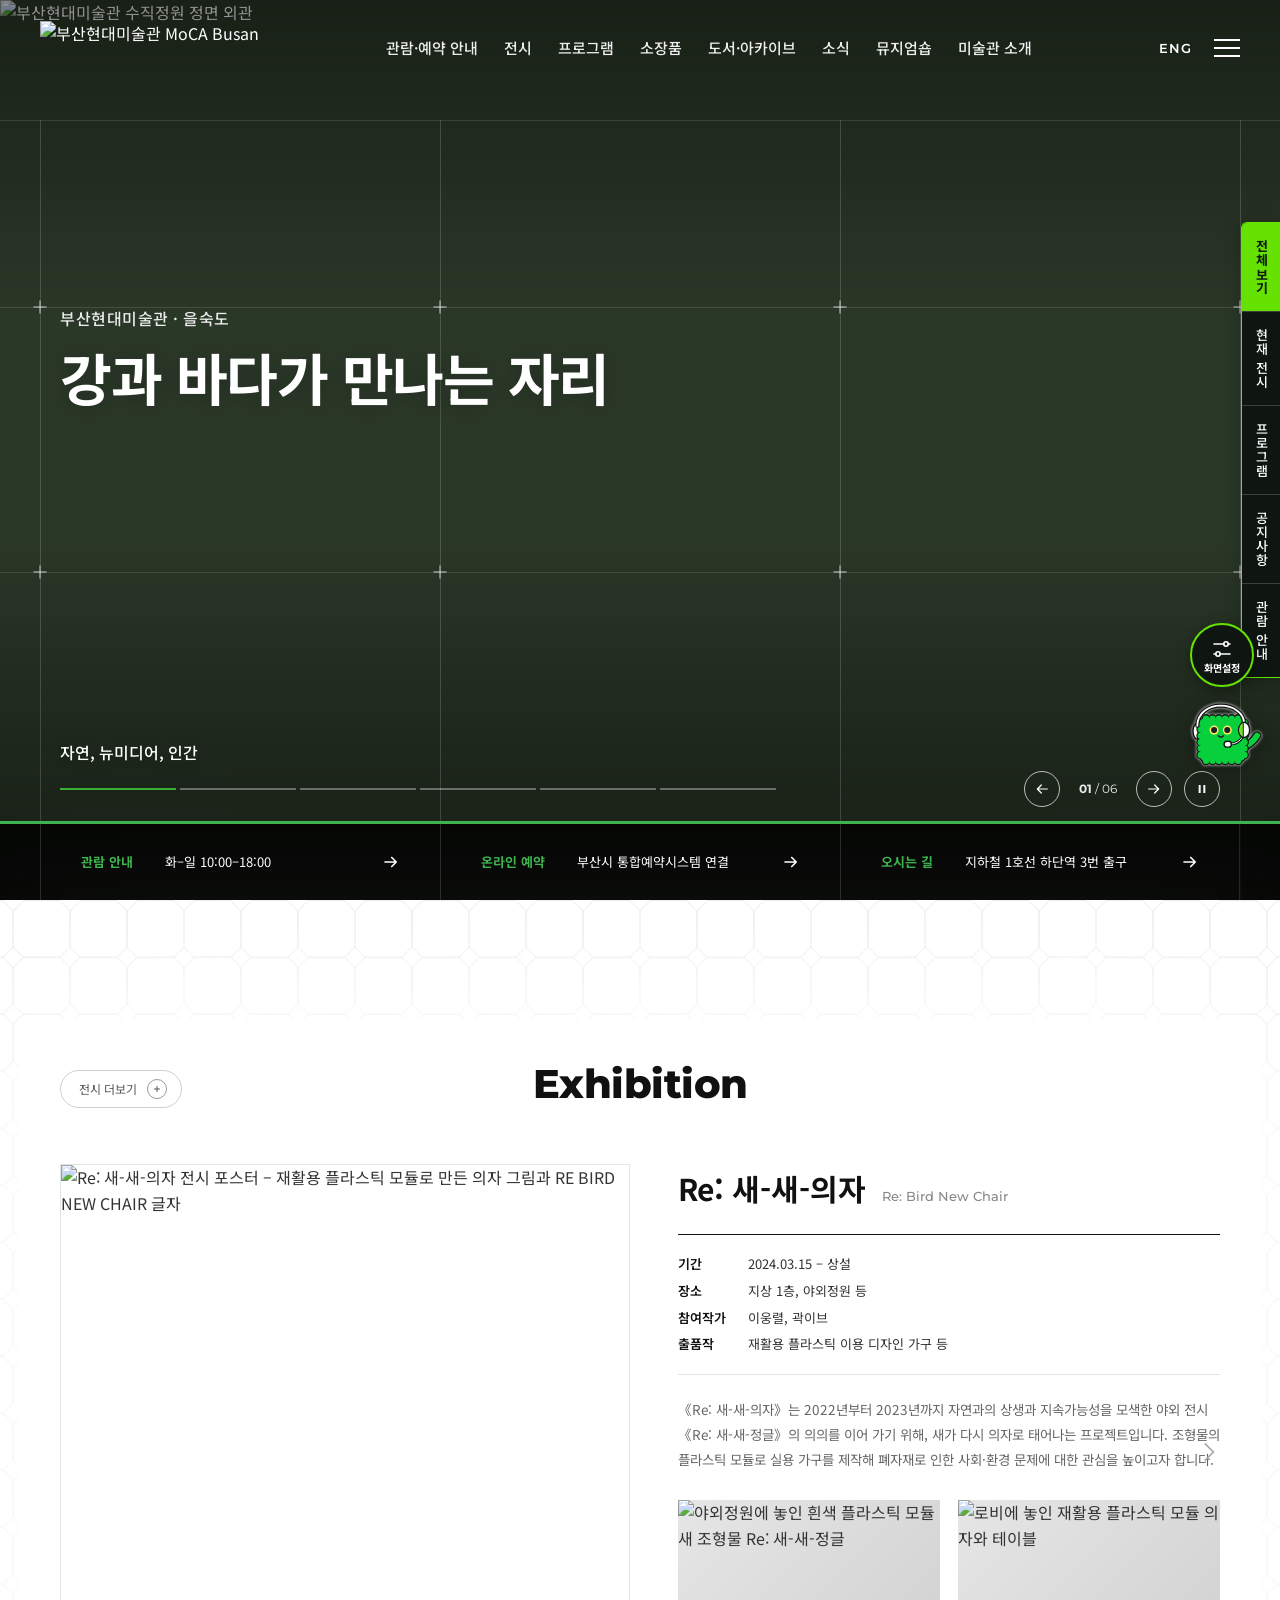
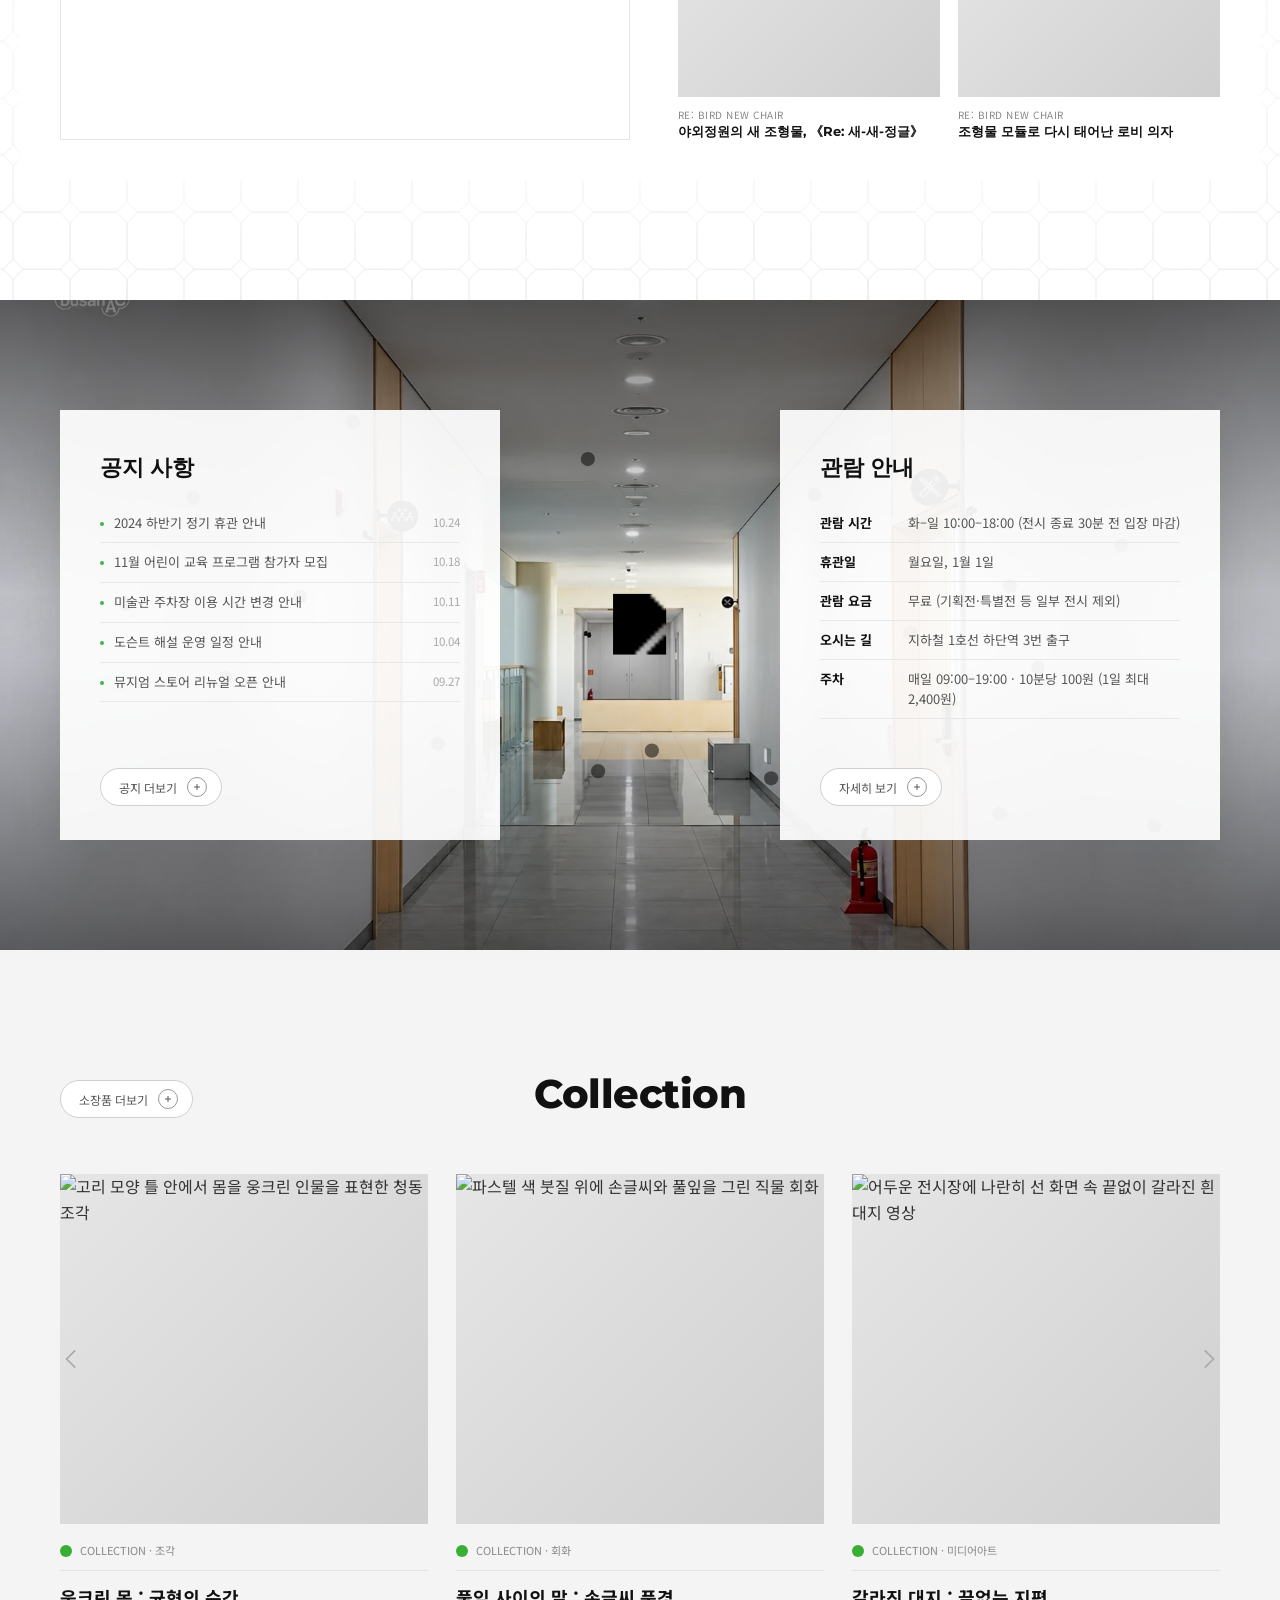
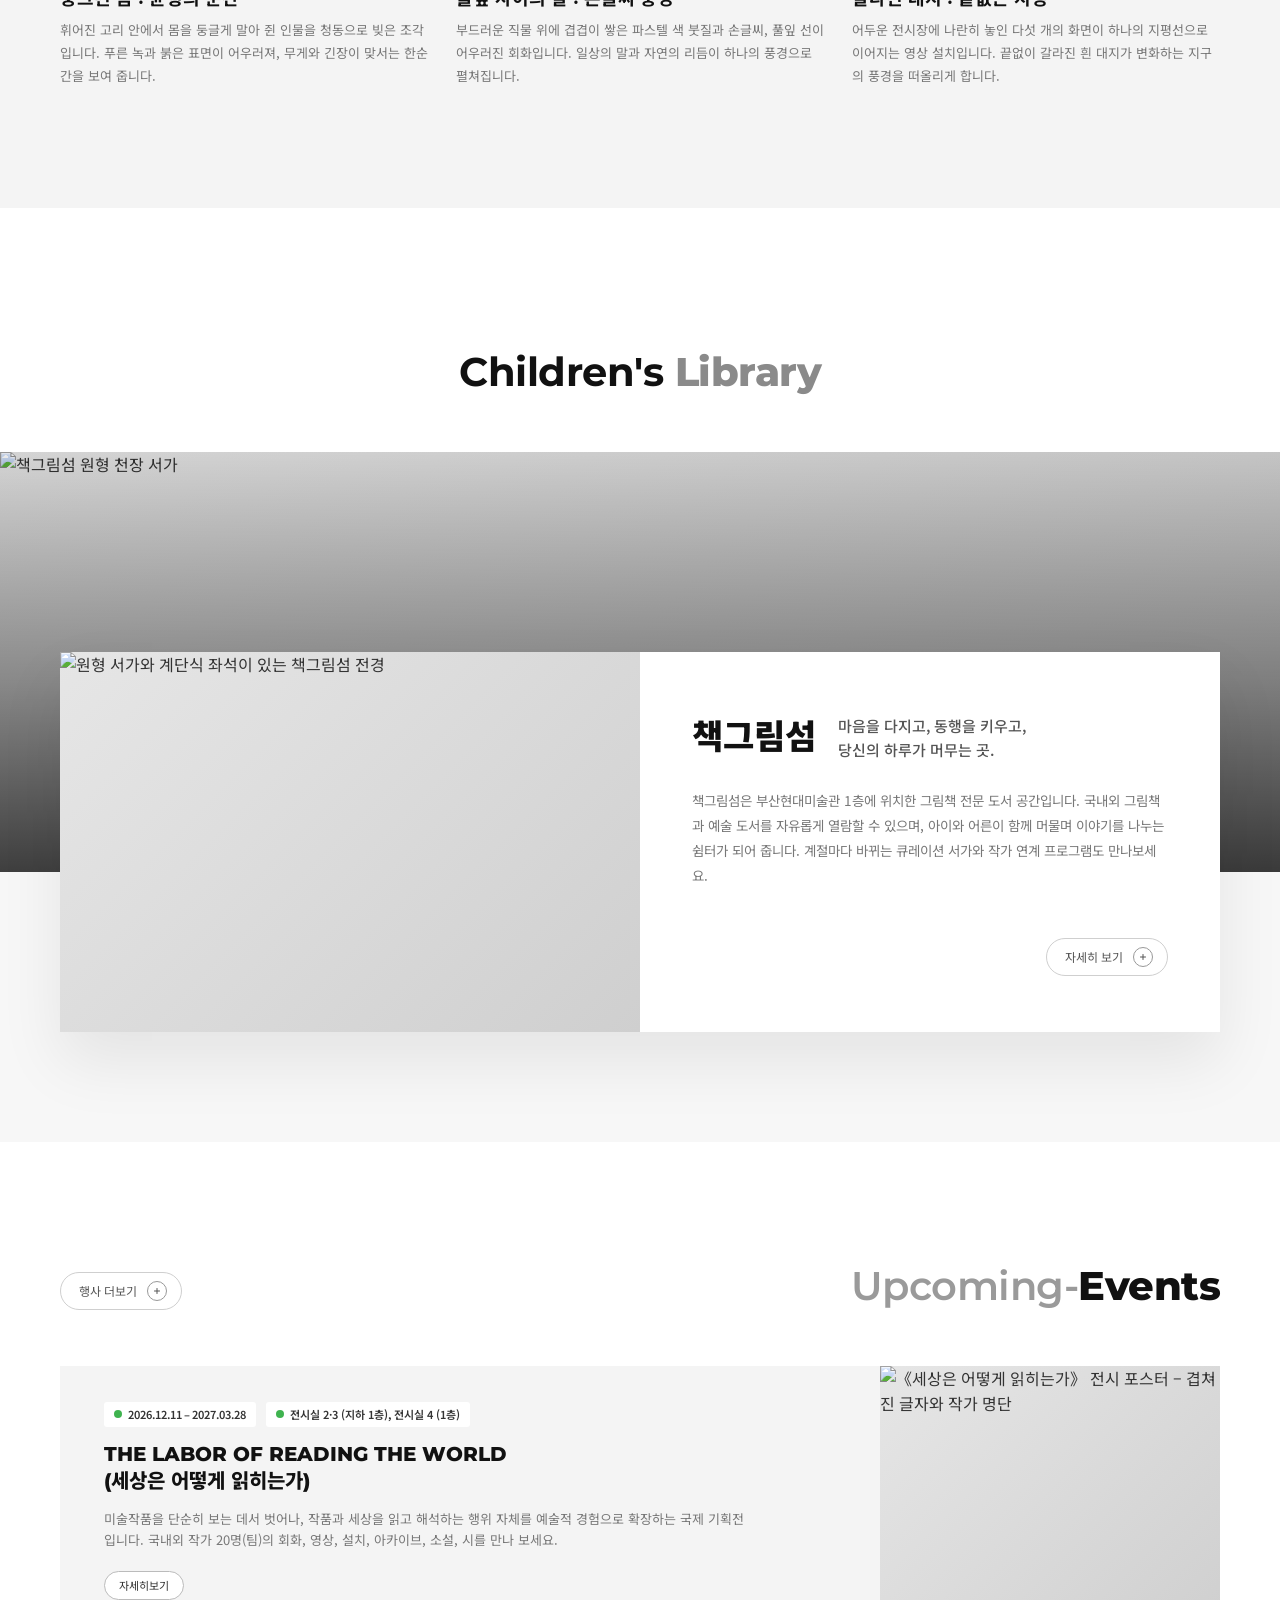
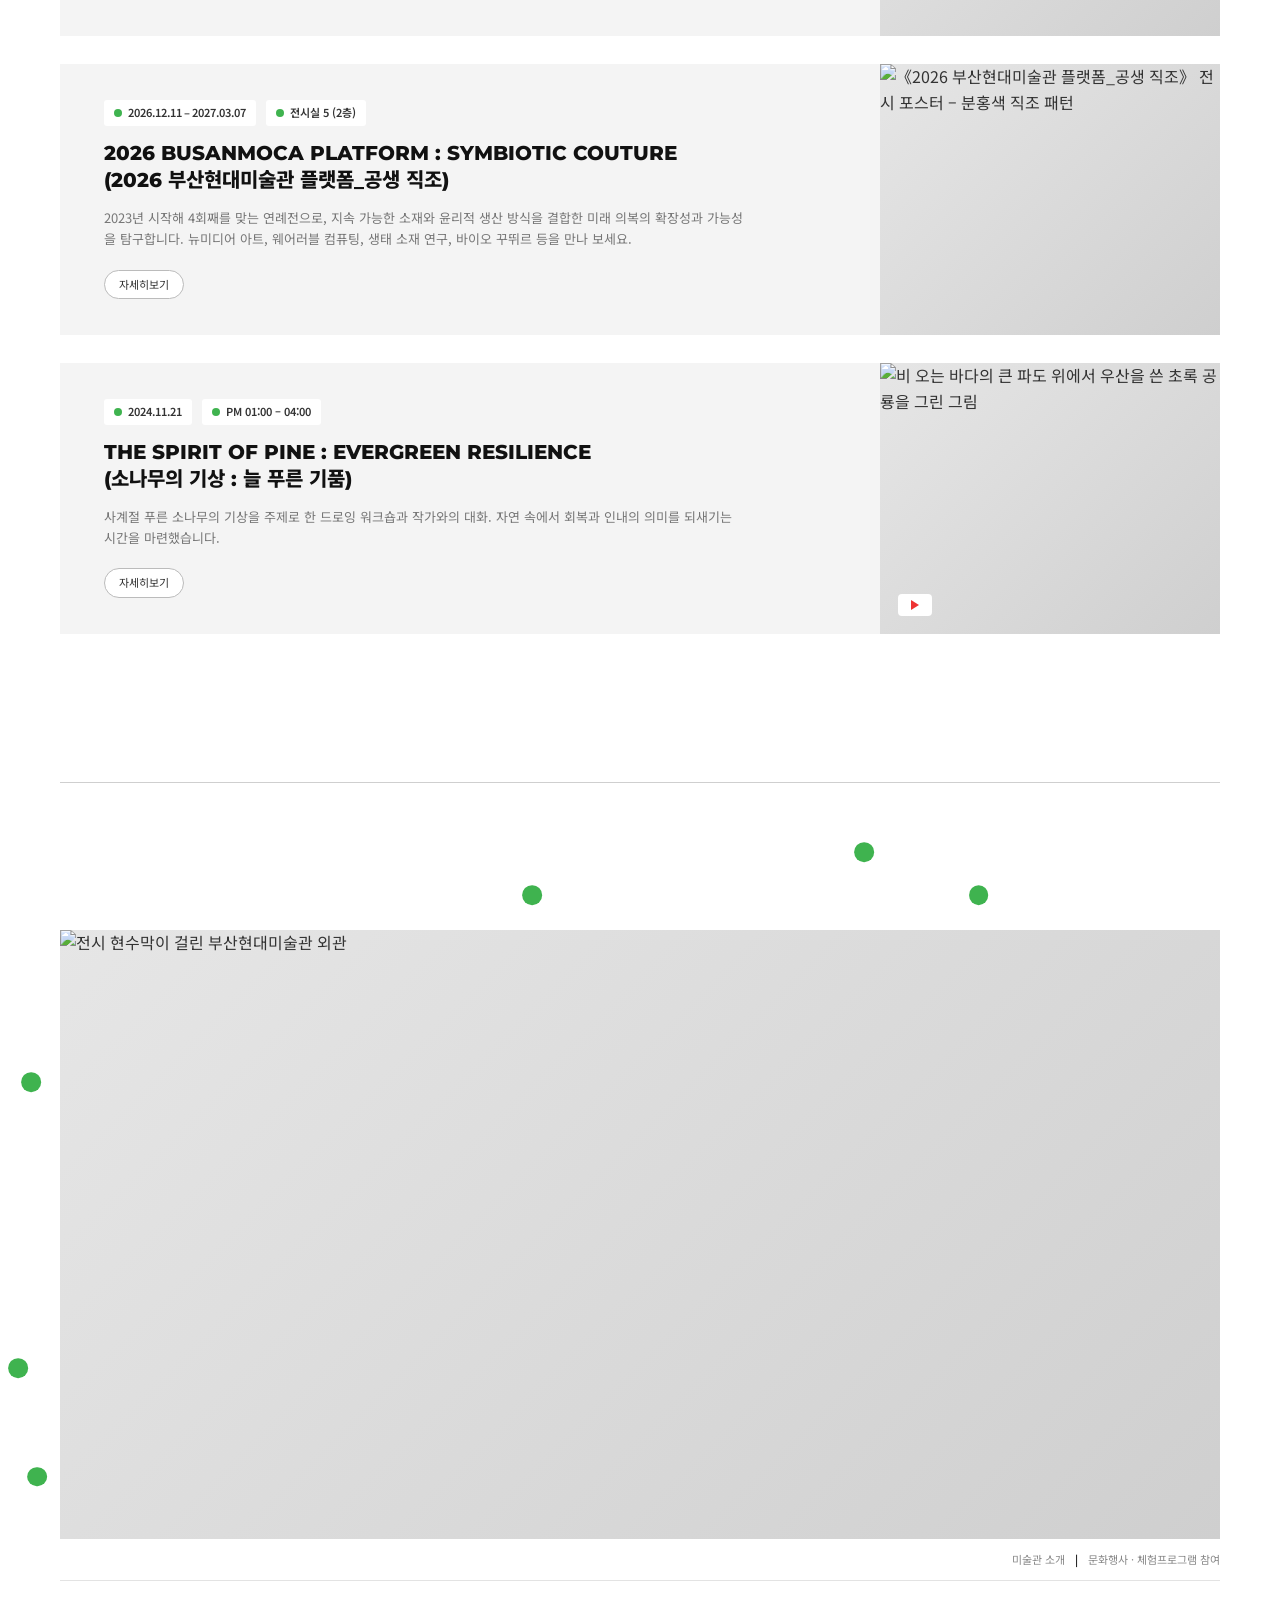
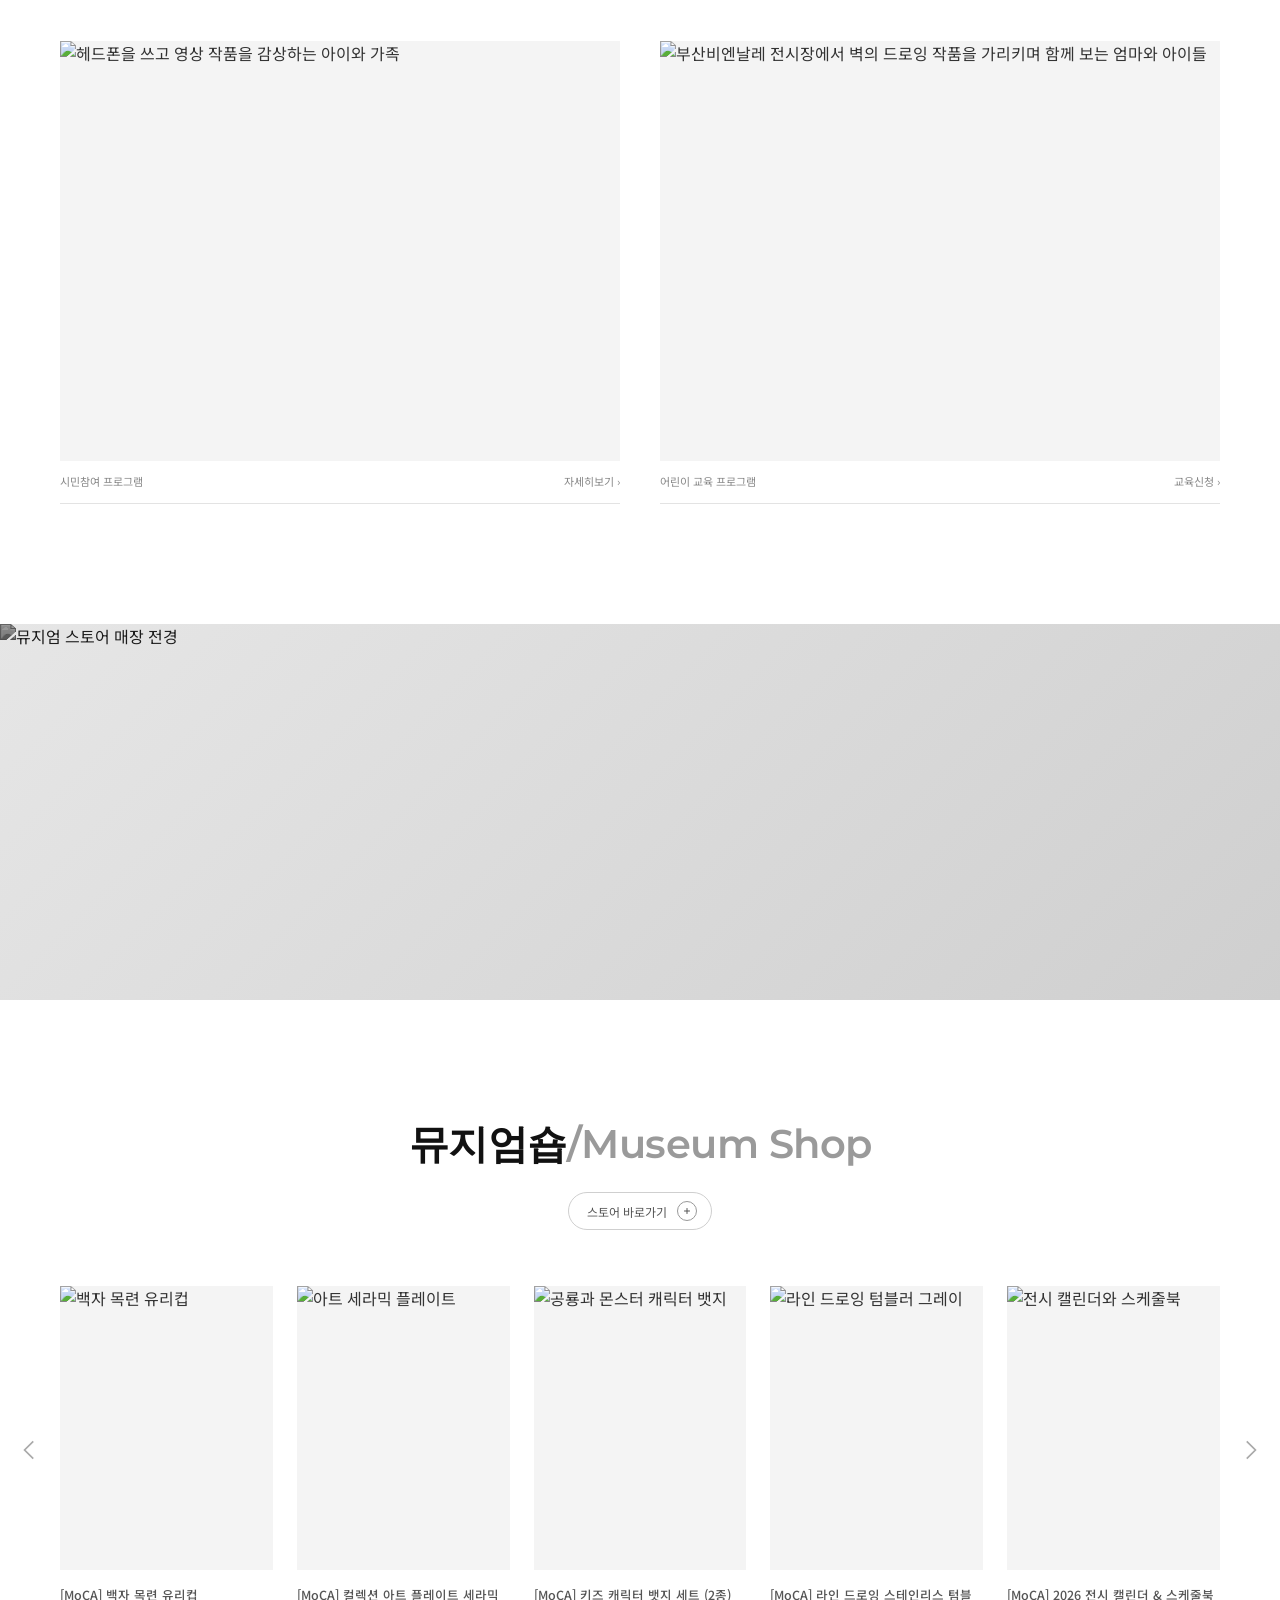
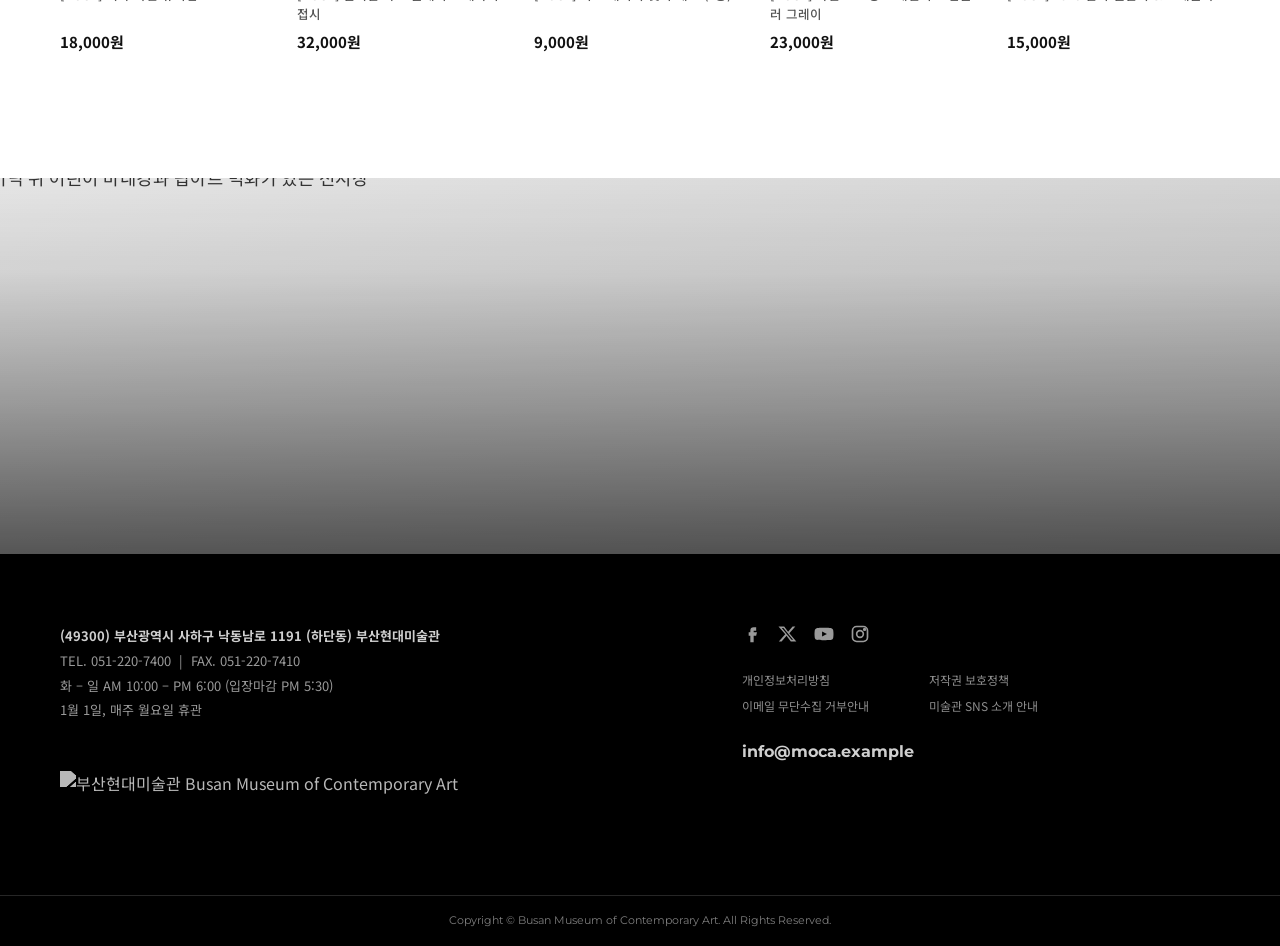
==== commit 4c4eb6f7: "전시 페이지 푸터를 메인 화면 푸터와 동일하게 변경 Co-Authored-By: Claude Opus 5.5 <noreply@anthropic.com>" ====
--- a/index.html
+++ b/index.html
@@ -471,8 +471,8 @@
   });
 </script>
 </style>
-<link rel="stylesheet" href="moca-common.css?v=67">
-<script src="moca-common.js?v=63" defer></script>
+<link rel="stylesheet" href="moca-common.css?v=68">
+<script src="moca-common.js?v=68" defer></script>
 </head>
 <body>
 
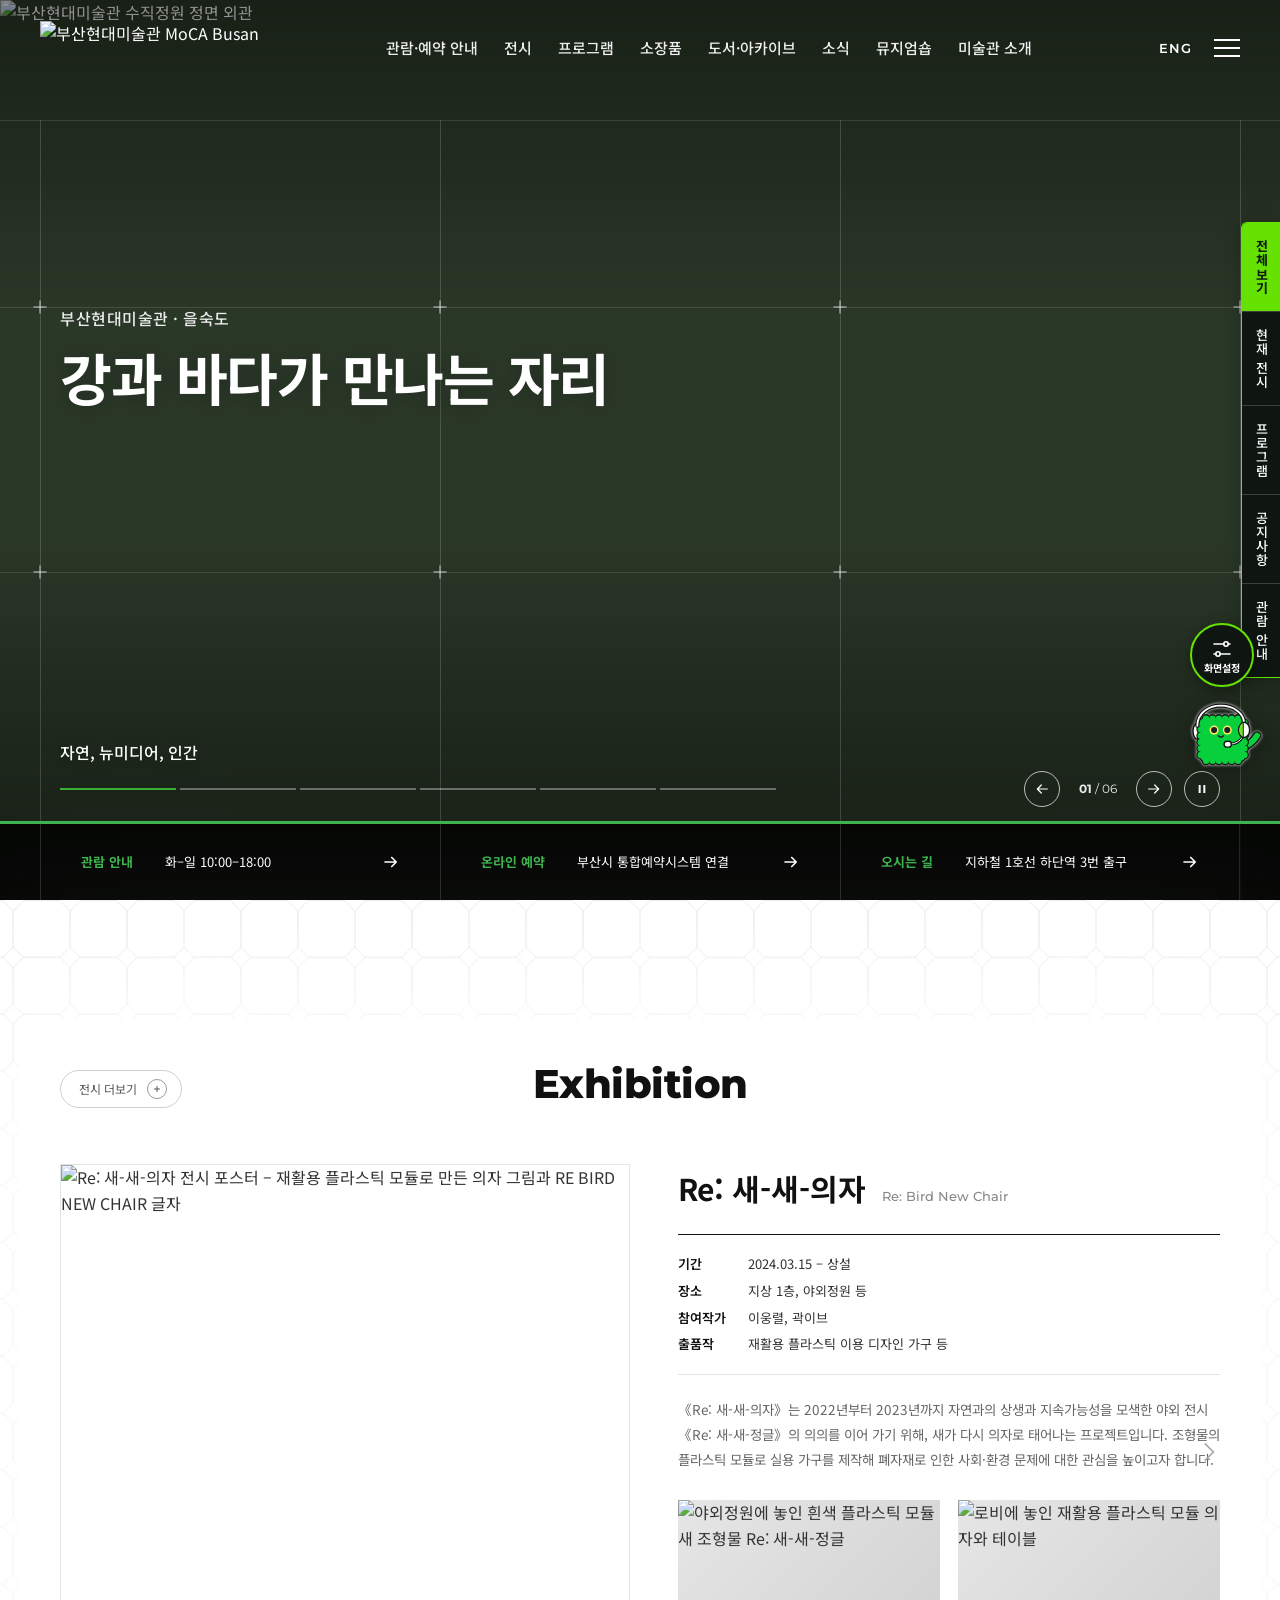
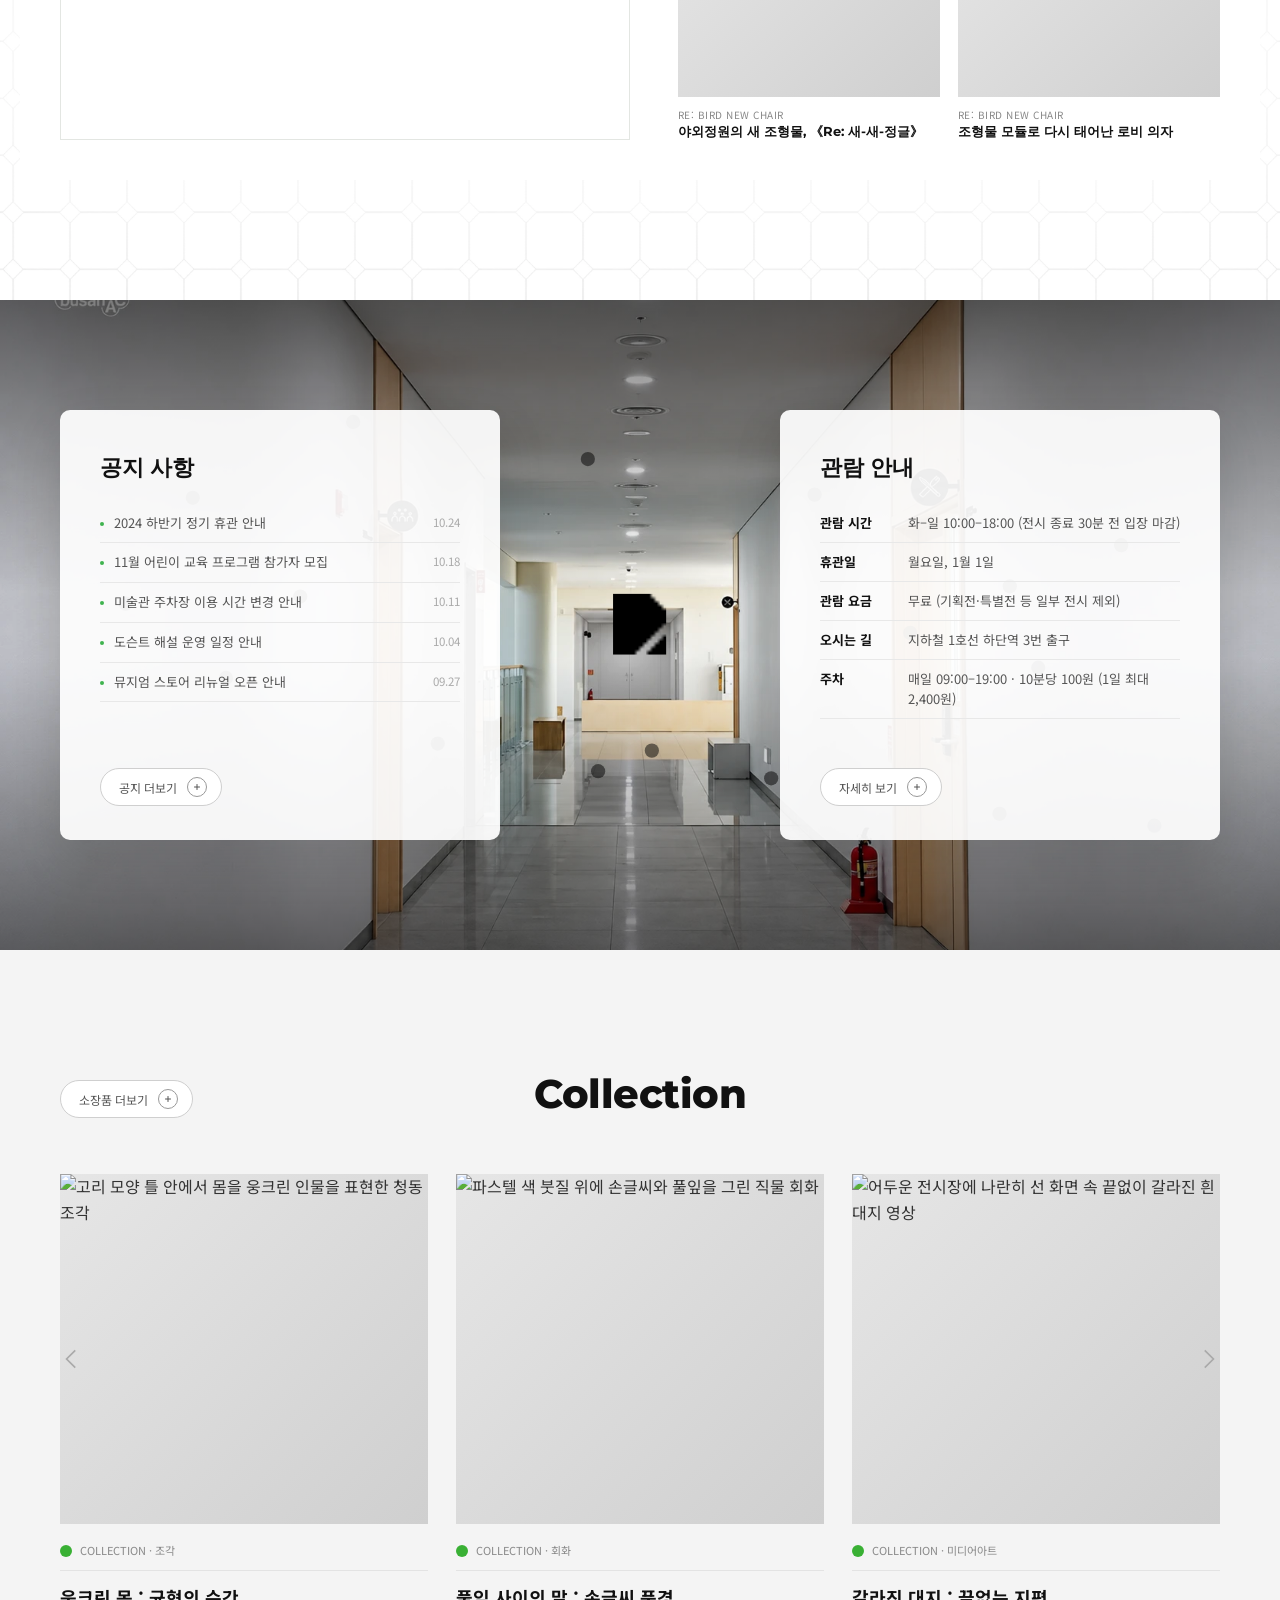
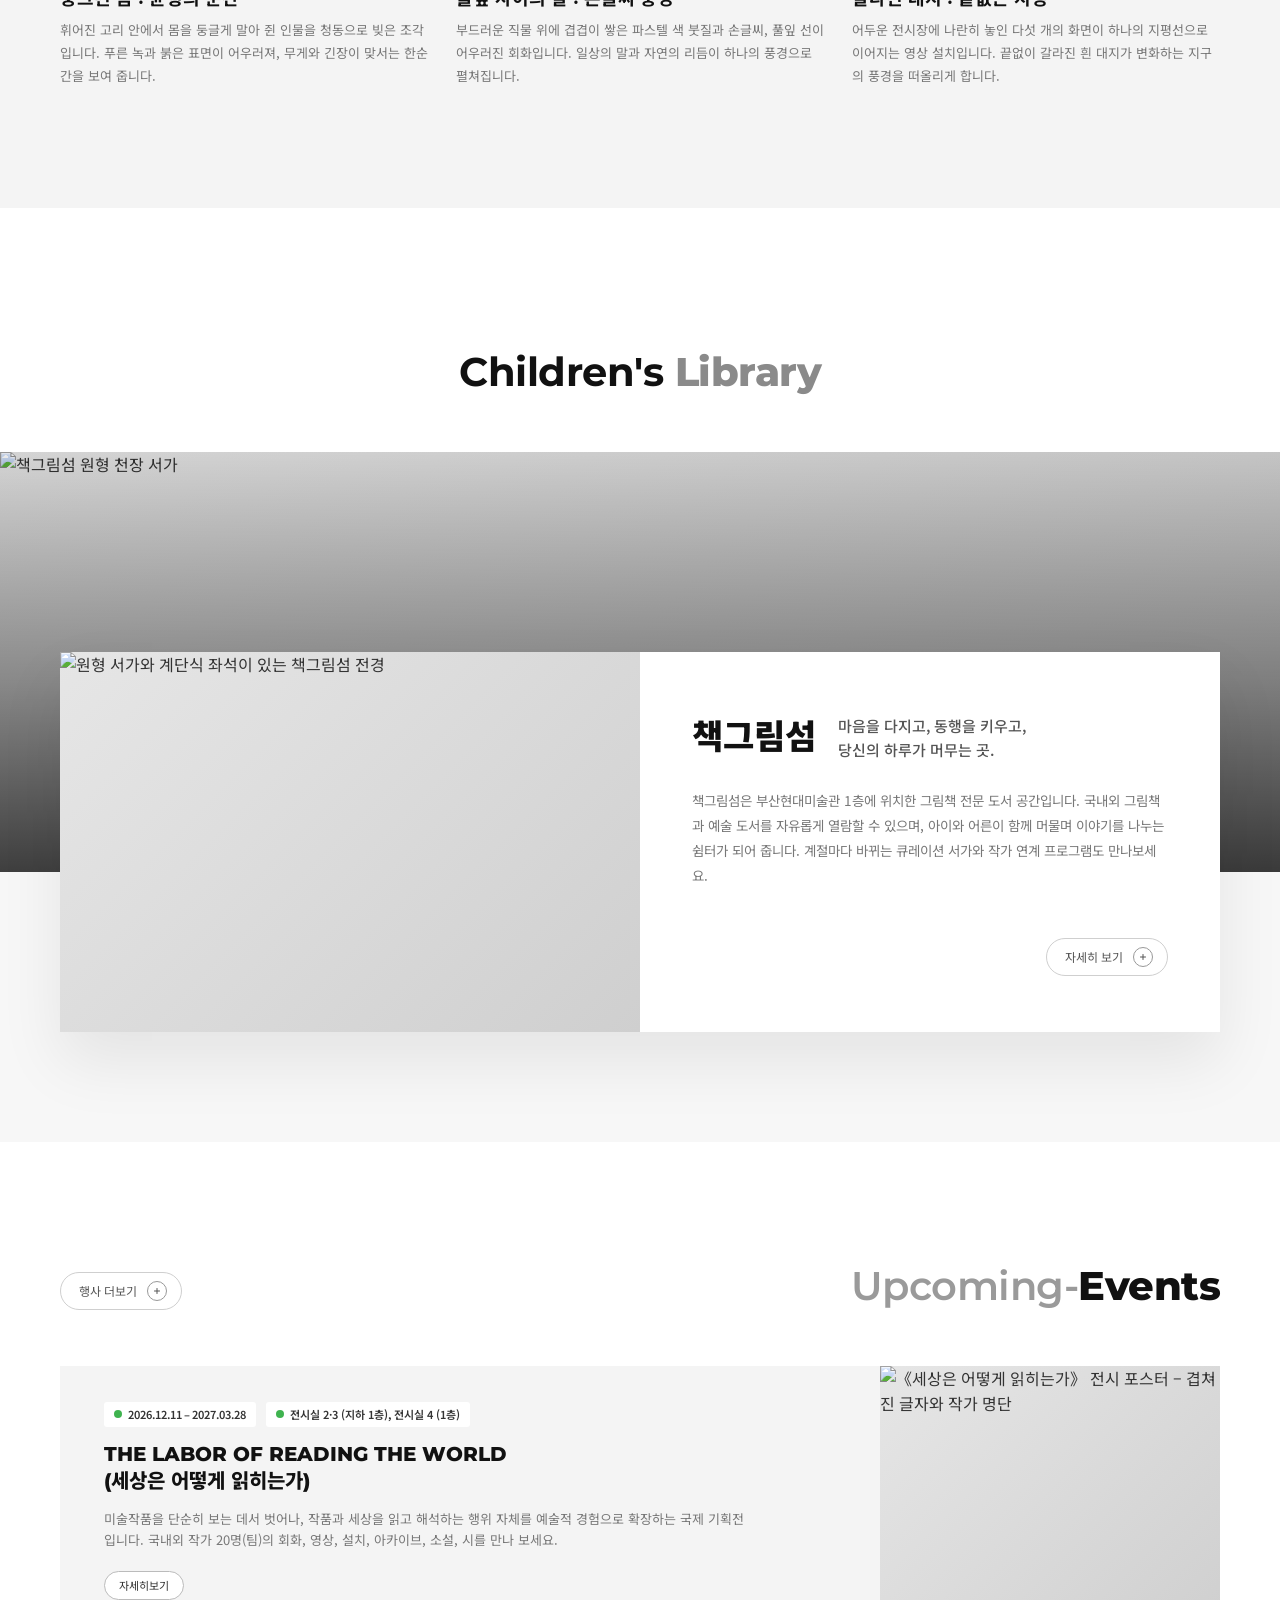
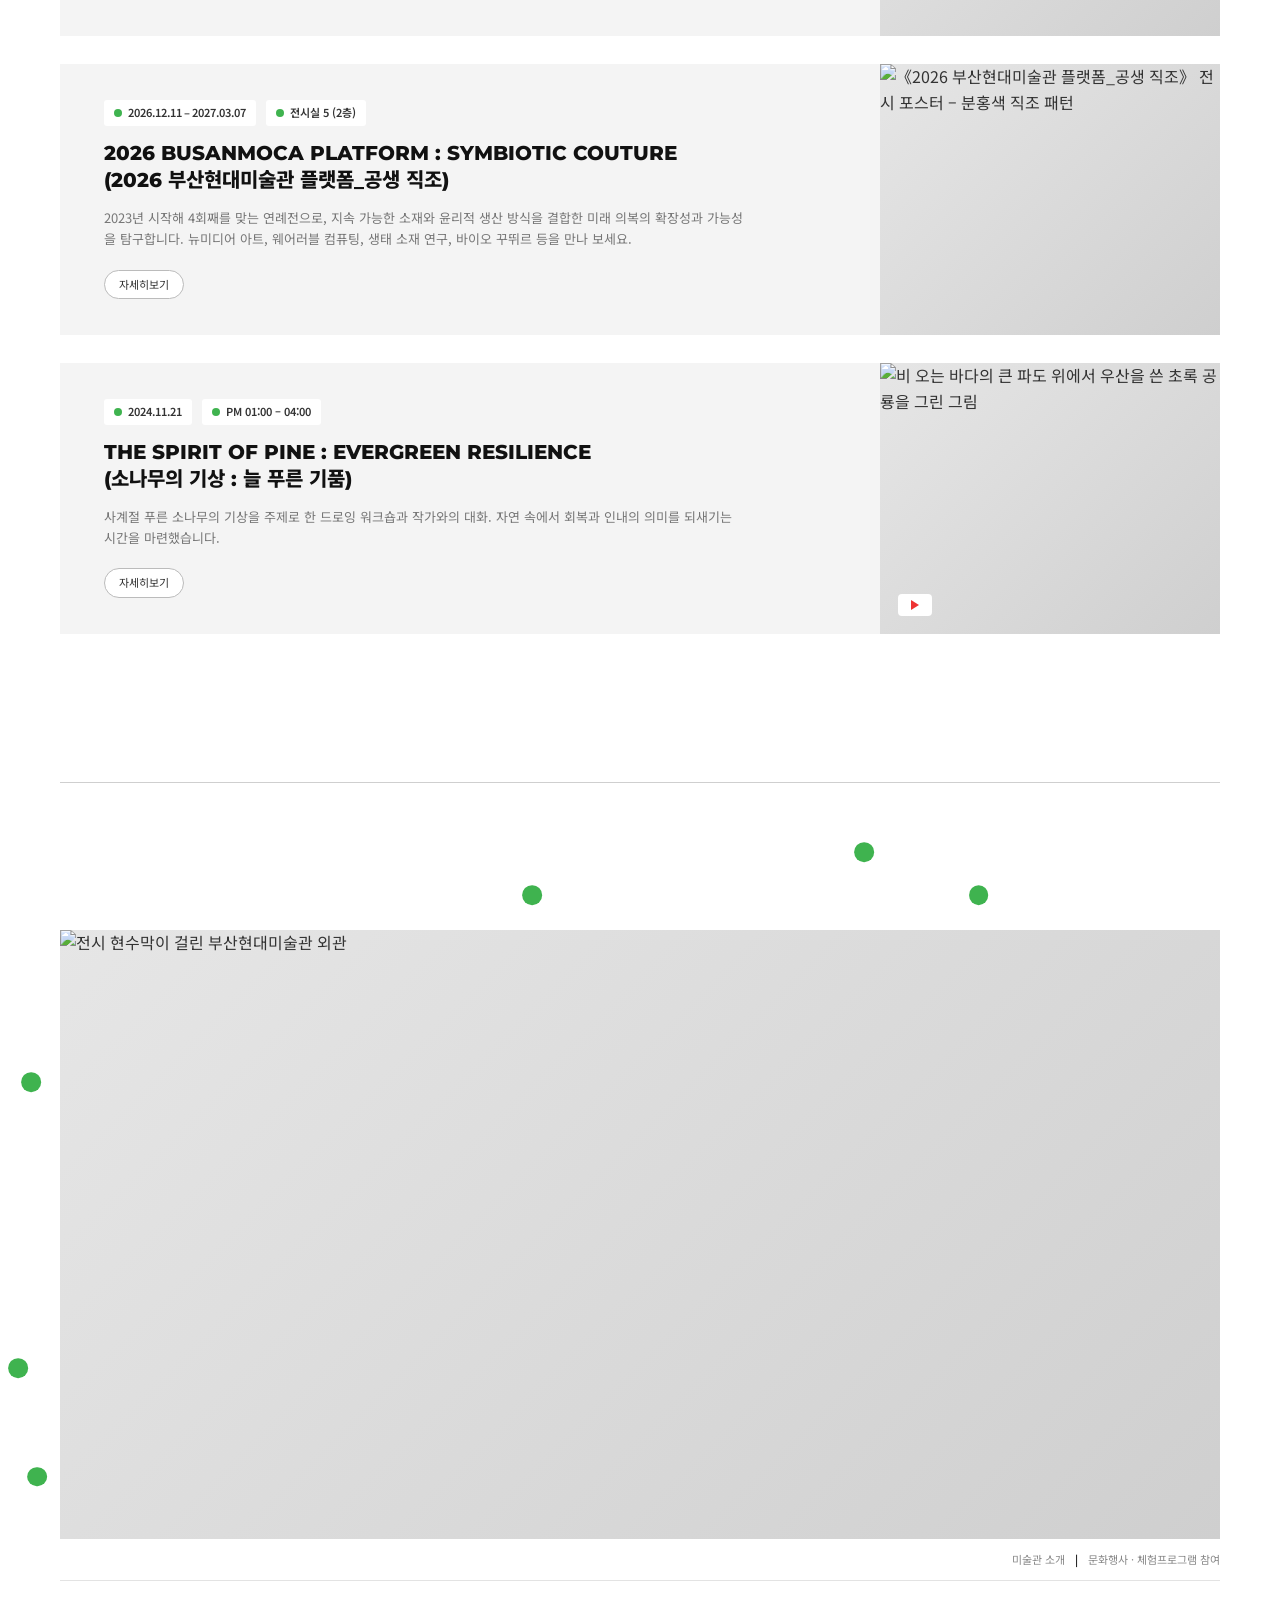
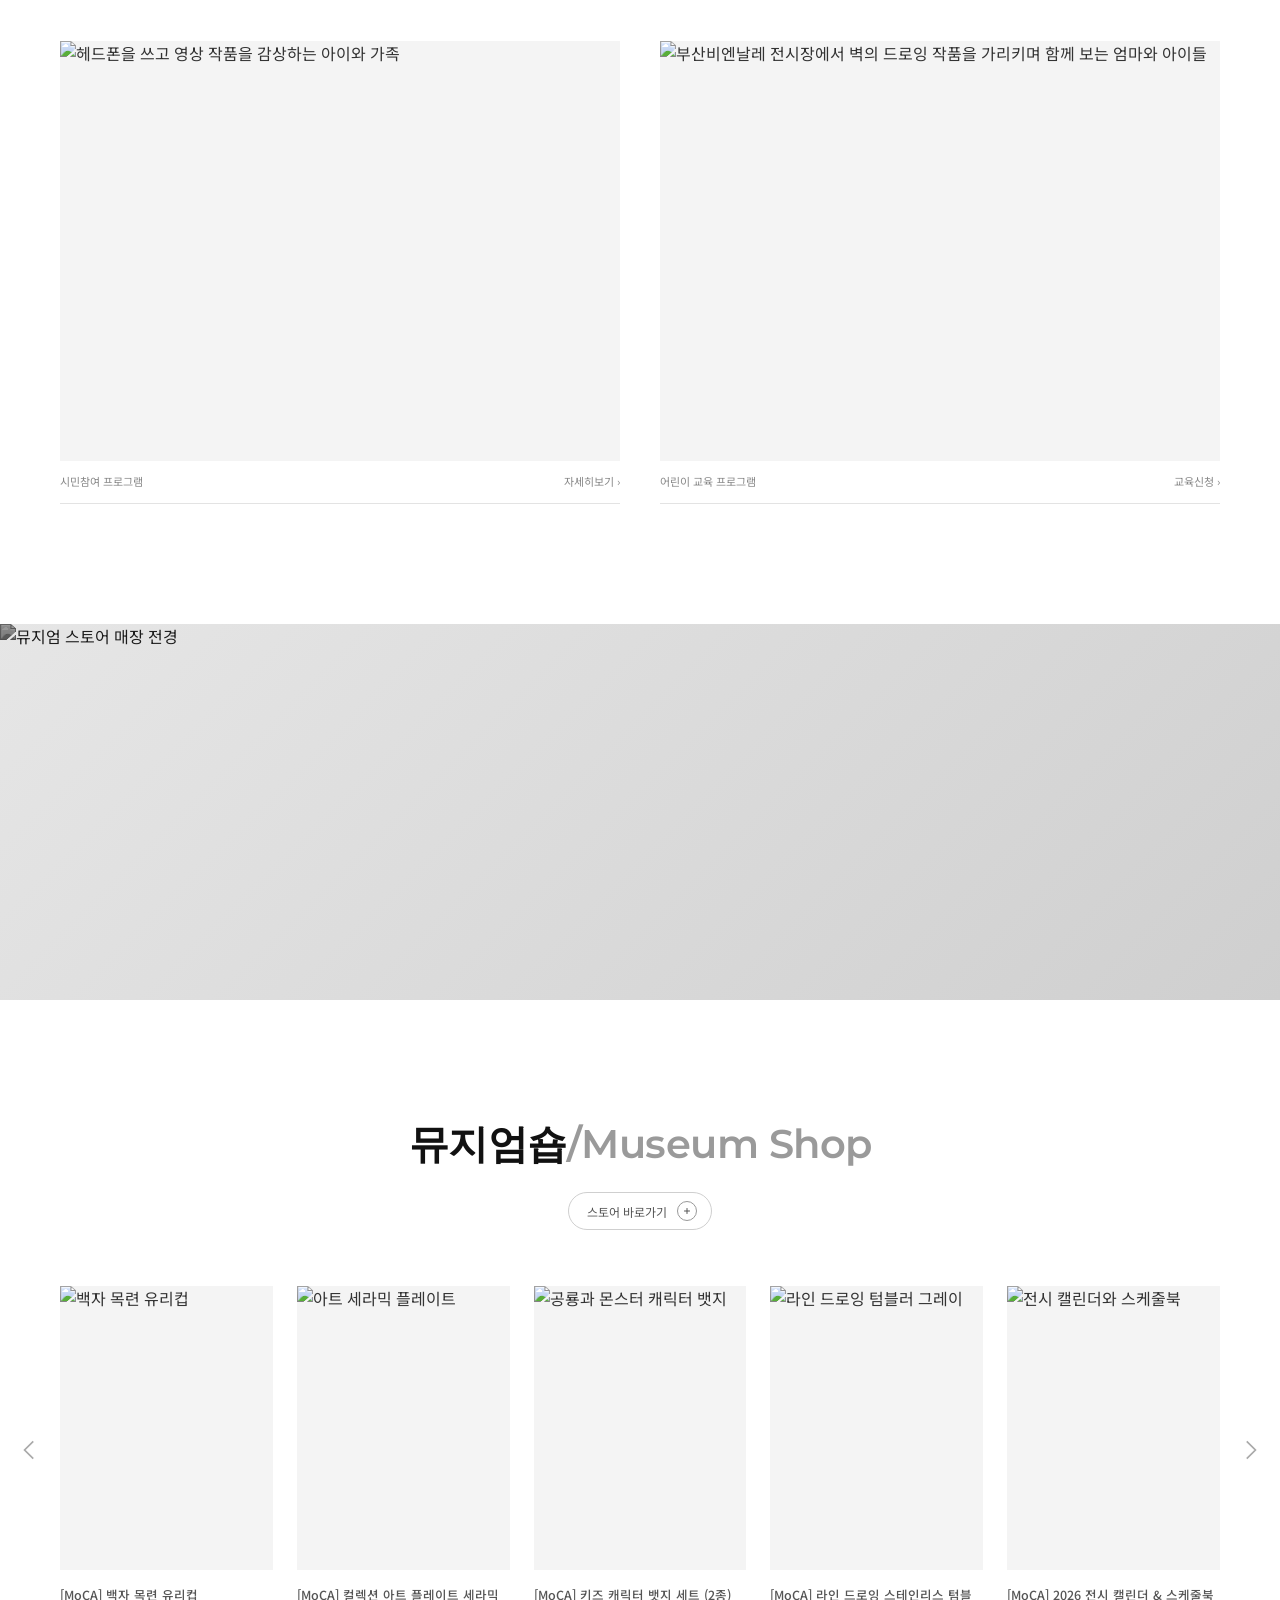
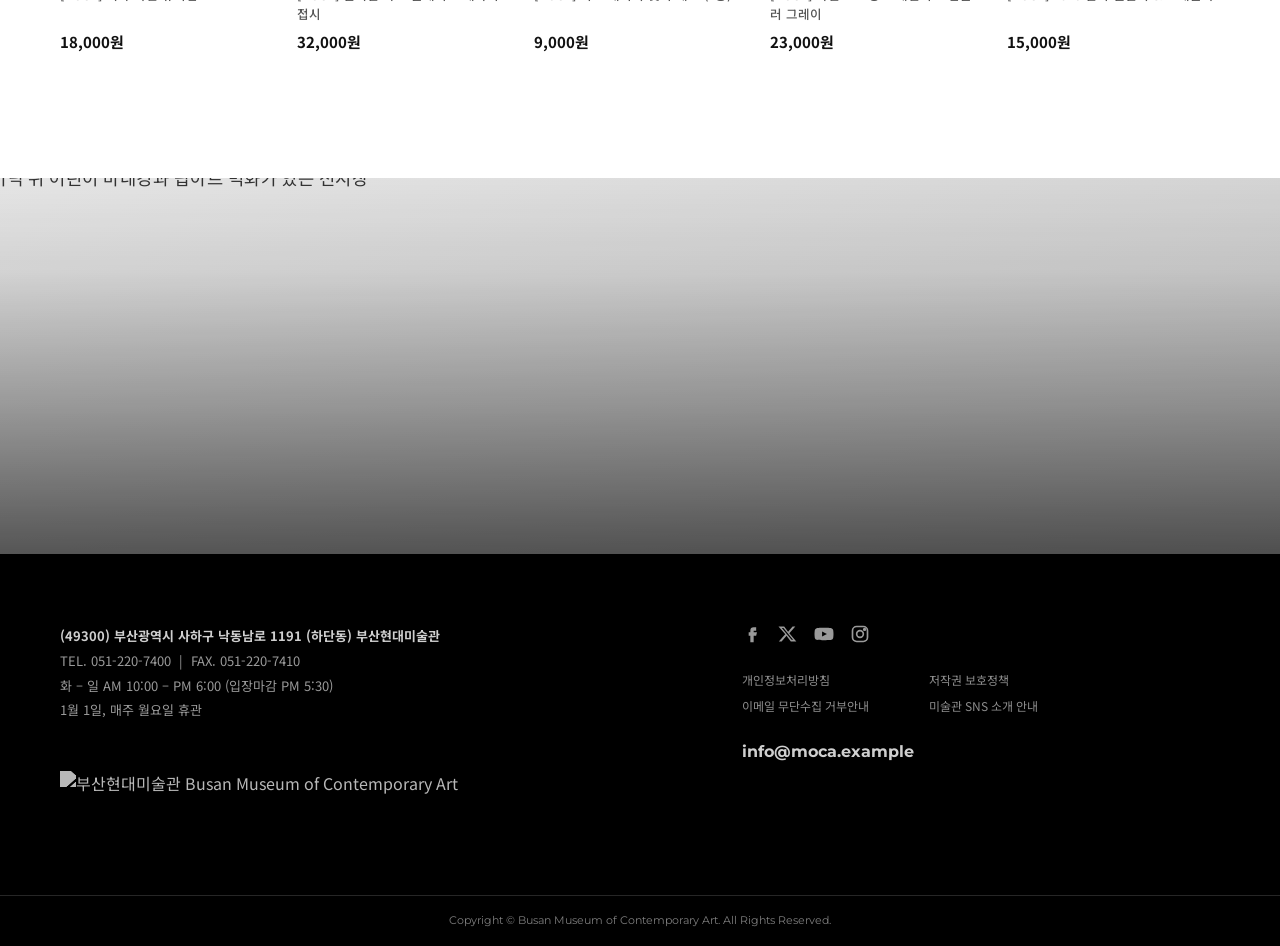
==== commit 354d62ce: "공지 사항·관람 안내 박스 모서리 라운드 적용 Co-Authored-By: Claude Opus 5.5 <noreply@anthropic.com>" ====
--- a/index.html
+++ b/index.html
@@ -272,7 +272,7 @@
   .notice{position:relative;height:650px;overflow:hidden;margin-top:0}
   .notice > img{position:absolute;inset:0}
   .notice .wrap{position:relative;height:100%;display:flex;align-items:center}
-  .notice-box{width:440px;background:rgba(255,255,255,.93);padding:40px 40px 34px;box-shadow:0 20px 50px rgba(0,0,0,.12)}
+  .notice-box{width:440px;border-radius:10px;background:rgba(255,255,255,.93);padding:40px 40px 34px;box-shadow:0 20px 50px rgba(0,0,0,.12)}
   .notice-box h3{font-family:'Montserrat',sans-serif;font-size:22px;font-weight:800;color:var(--ink);margin-bottom:18px}
   .notice-box li{display:flex;gap:10px;font-size:13px;color:#555;padding:9px 0;border-bottom:1px solid #e8e8e8}
   .notice-box li:hover{color:var(--ink)}
@@ -471,8 +471,8 @@
   });
 </script>
 </style>
-<link rel="stylesheet" href="moca-common.css?v=68">
-<script src="moca-common.js?v=68" defer></script>
+<link rel="stylesheet" href="moca-common.css?v=69">
+<script src="moca-common.js?v=69" defer></script>
 </head>
 <body>
 
--- a/moca-common.css
+++ b/moca-common.css
@@ -258,7 +258,7 @@
 .sitemap-dim{position:fixed;inset:0;z-index:78;background:rgba(0,0,0,.35);opacity:0;visibility:hidden;transition:opacity .55s ease,visibility .55s}
 .sitemap-dim.open{opacity:1;visibility:visible}
 .sitemap{--sq-w:38px;position:fixed;z-index:79;top:50%;right:var(--sq-w);width:min(1000px,calc(100vw - var(--sq-w) - 24px));height:min(490px,calc(100vh - 48px));
-  background:var(--panel-bg,#fff);color:var(--text,#333);border-radius:10px 0 0 10px;box-shadow:-10px 10px 50px rgba(0,0,0,.28);
+  background:var(--panel-bg,#fff);color:var(--text,#333);border-radius:10px;box-shadow:-10px 10px 50px rgba(0,0,0,.28);
   transform:translate(calc(100% + var(--sq-w) + 40px),-50%);visibility:hidden;
   transition:transform .65s cubic-bezier(.22,.8,.26,1),visibility .65s;display:flex;flex-direction:column;overflow-y:auto;padding:22px 40px 26px}
 .sitemap.open{transform:translate(0,-50%);visibility:visible}
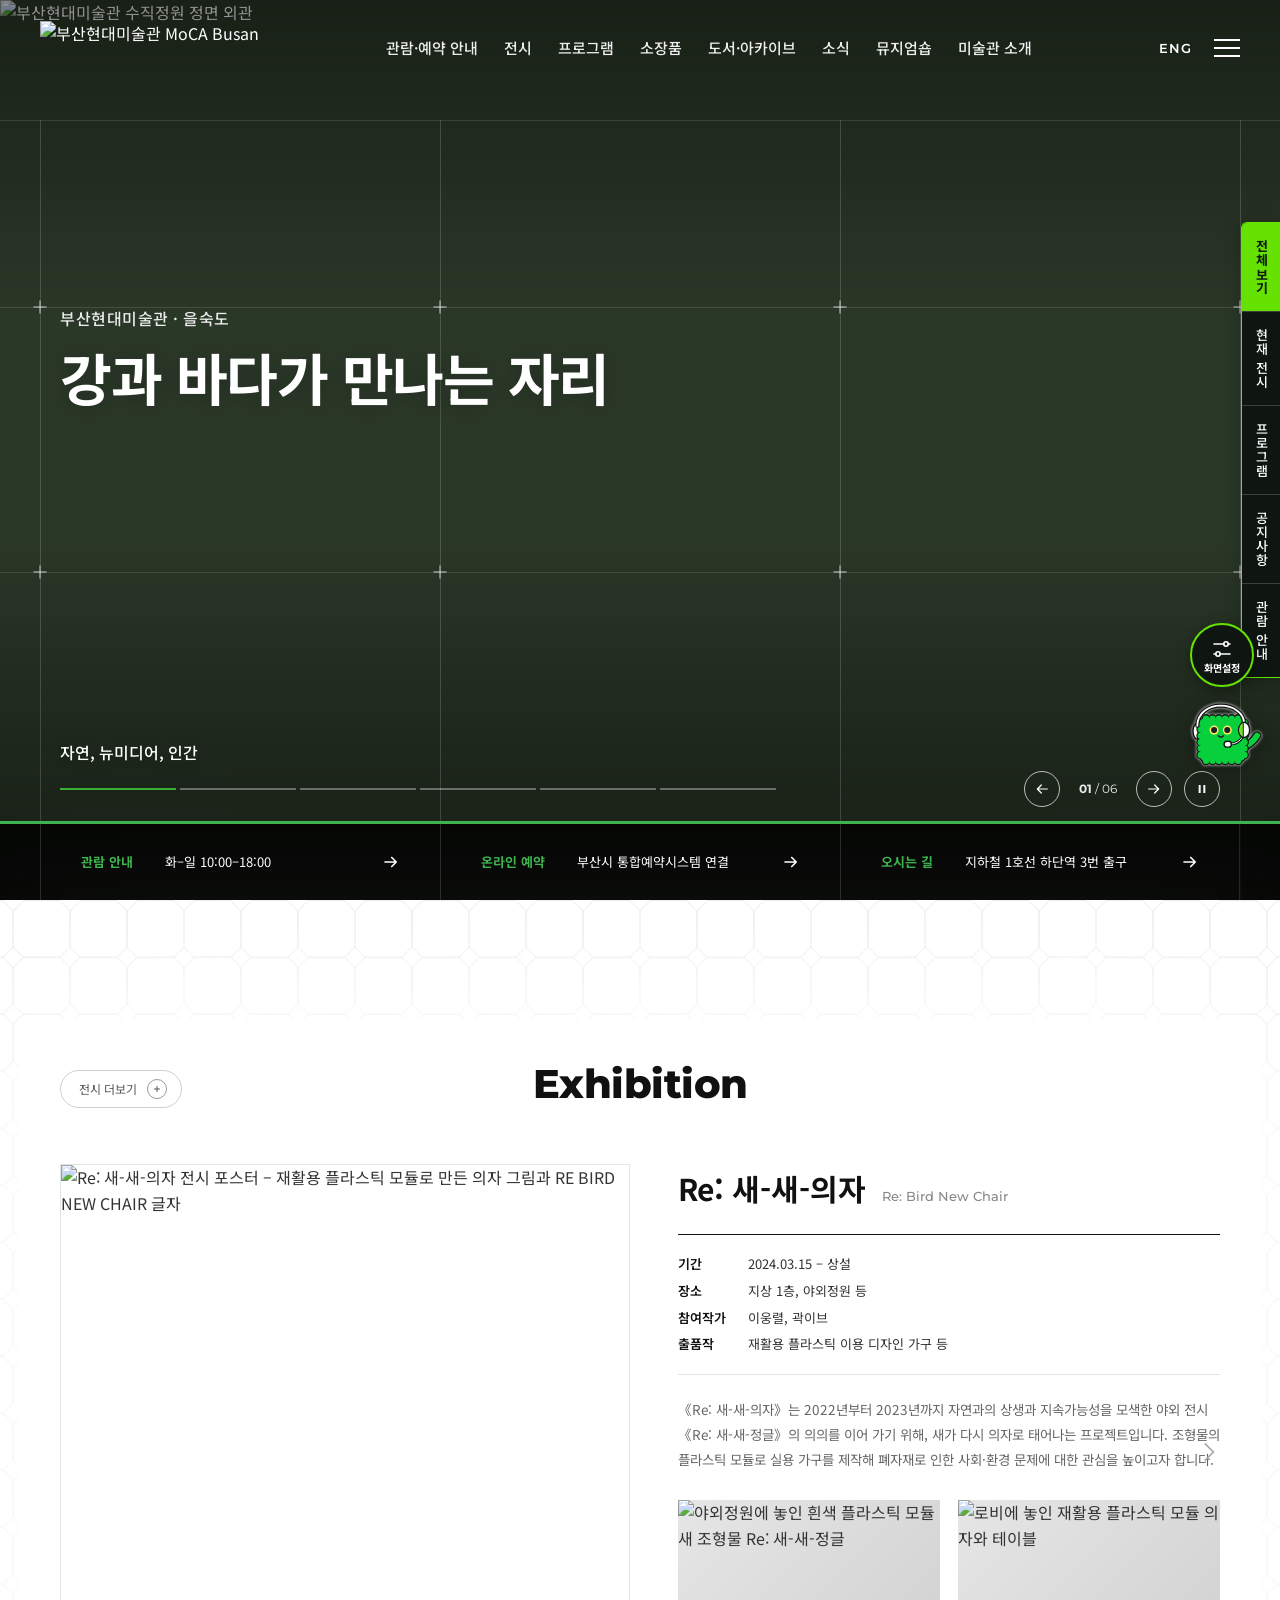
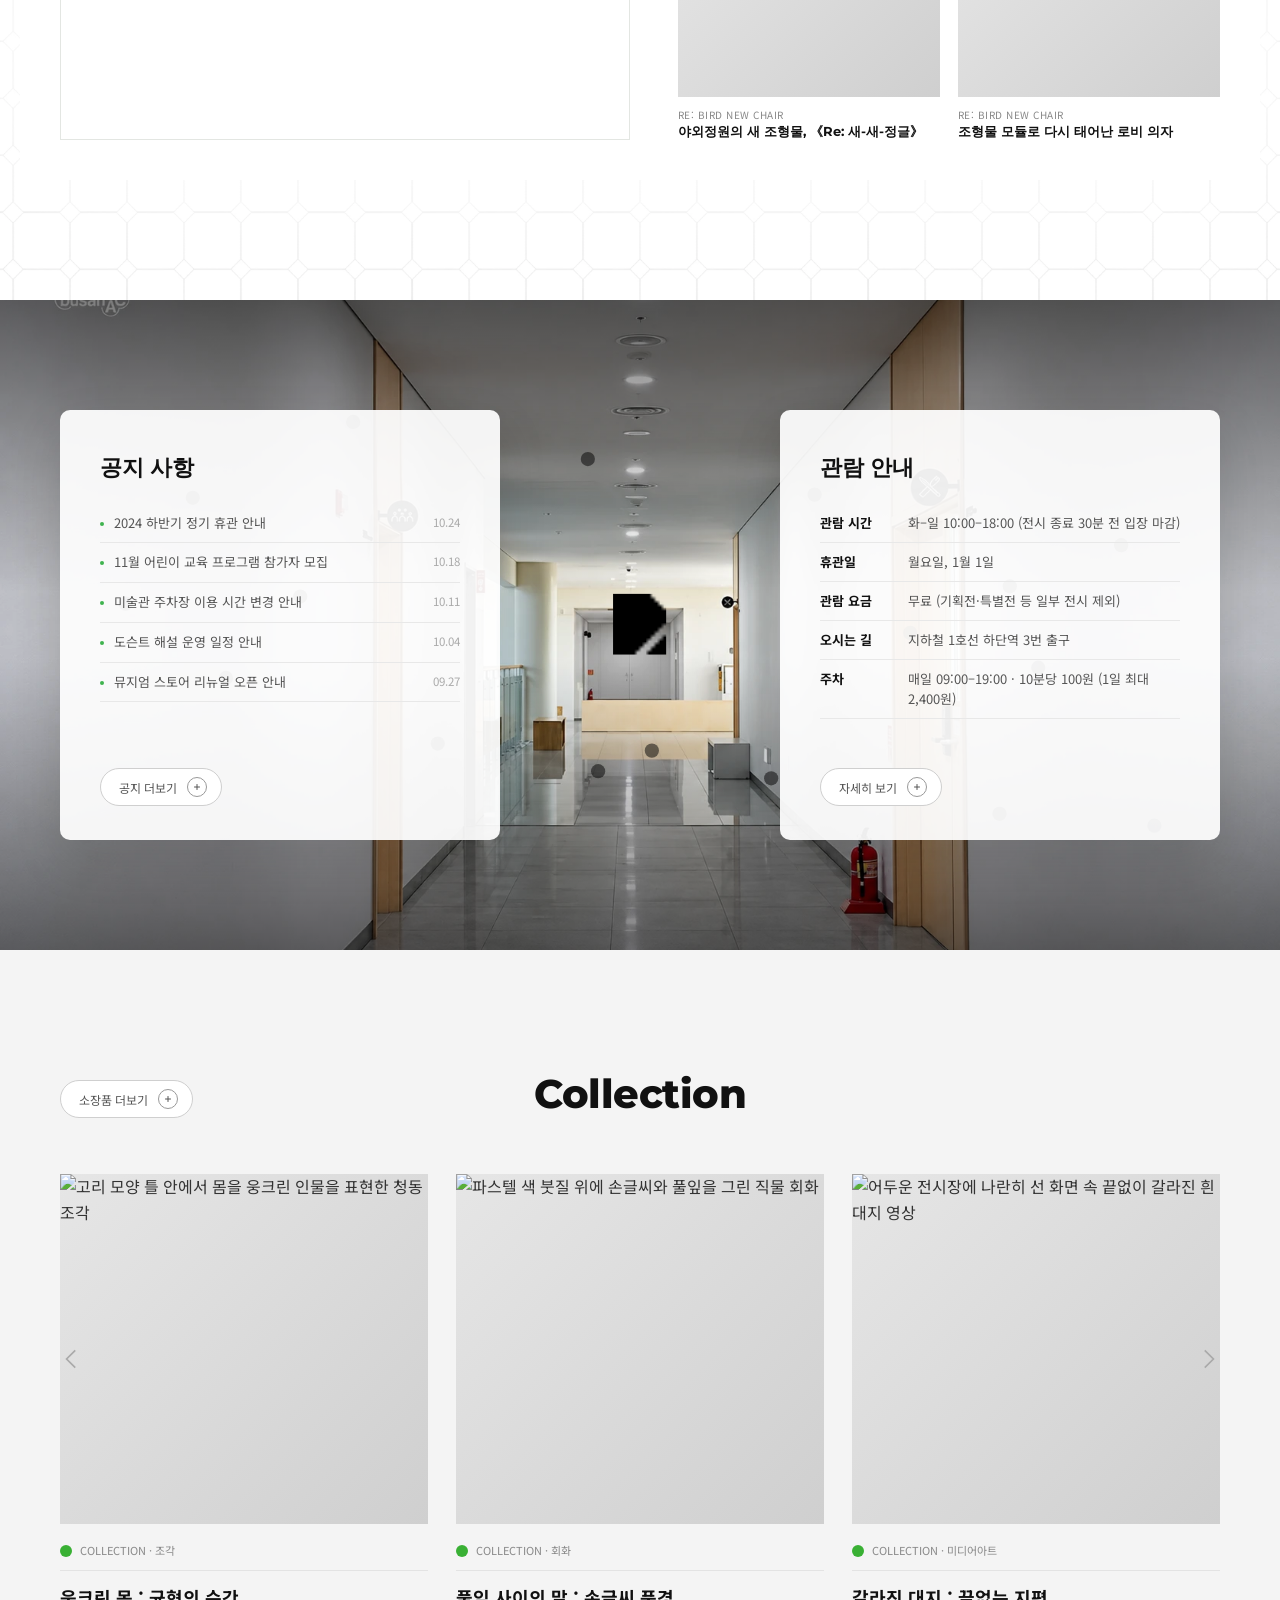
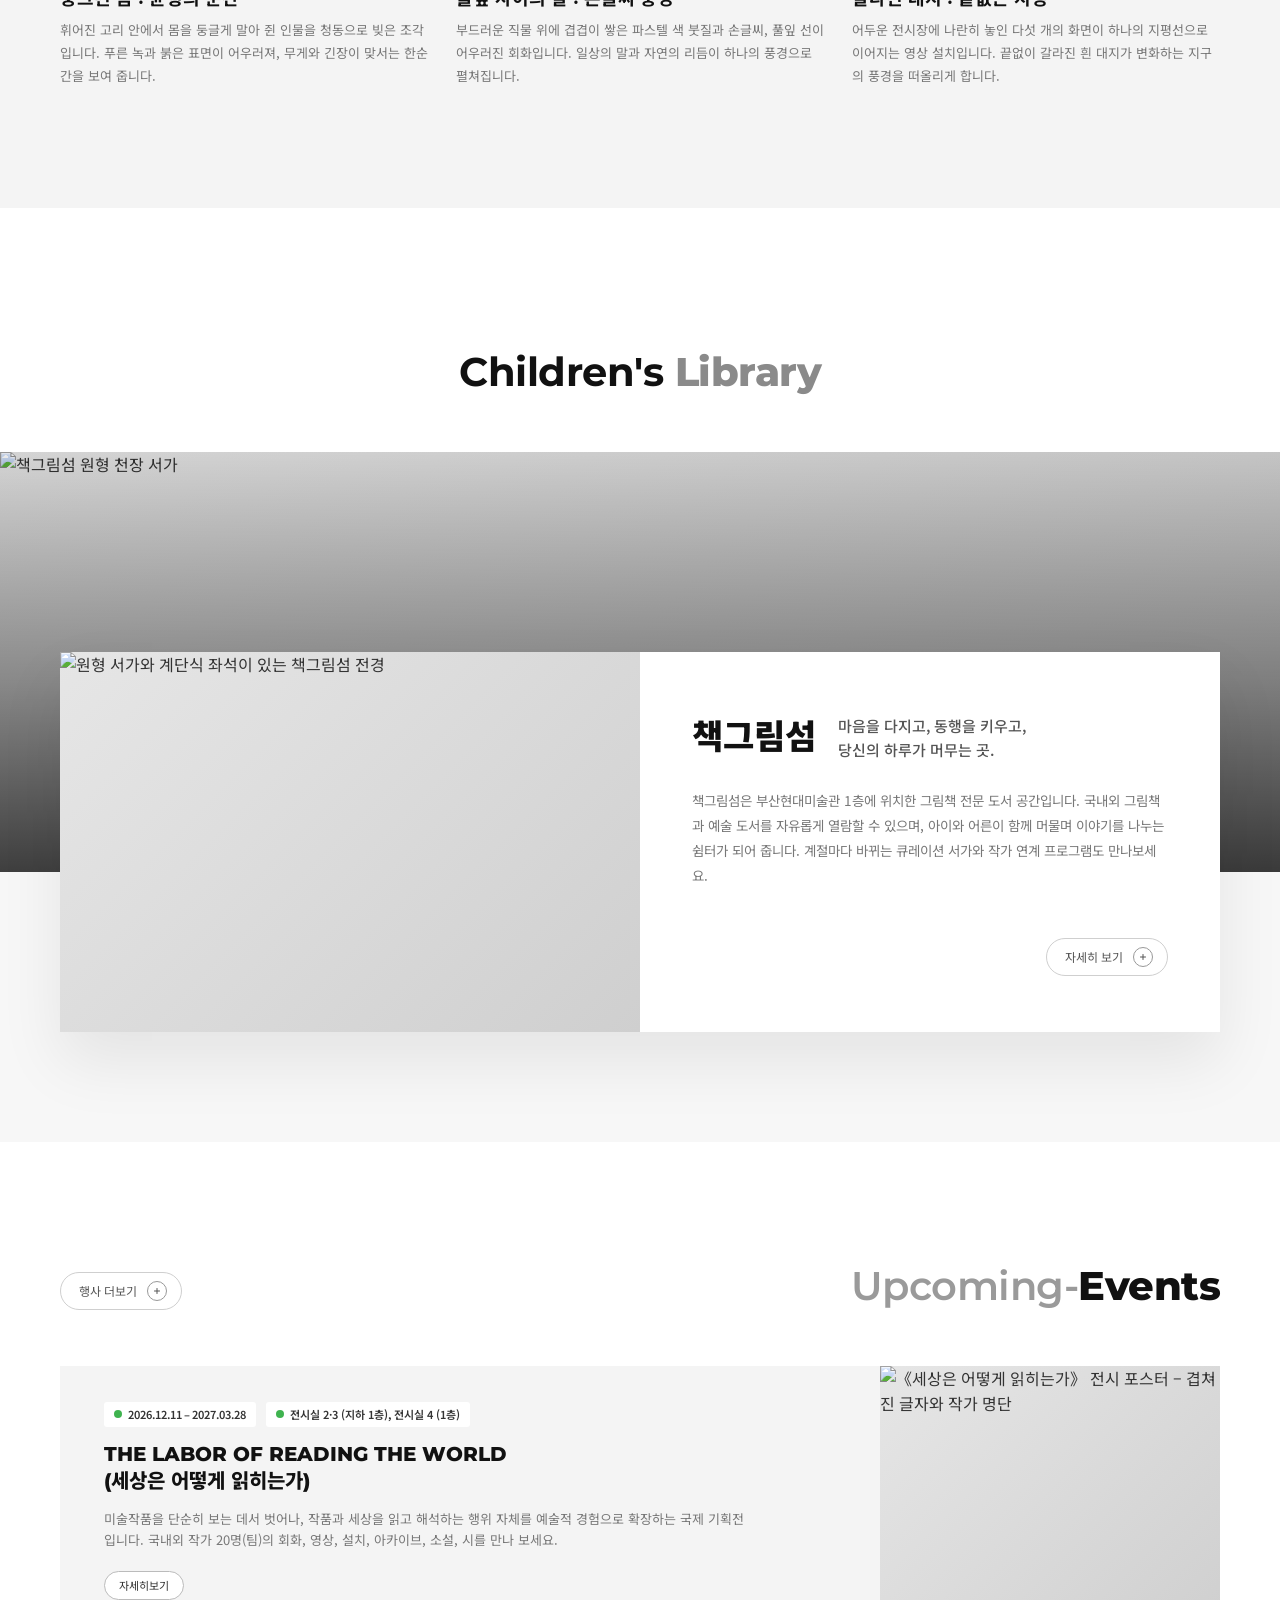
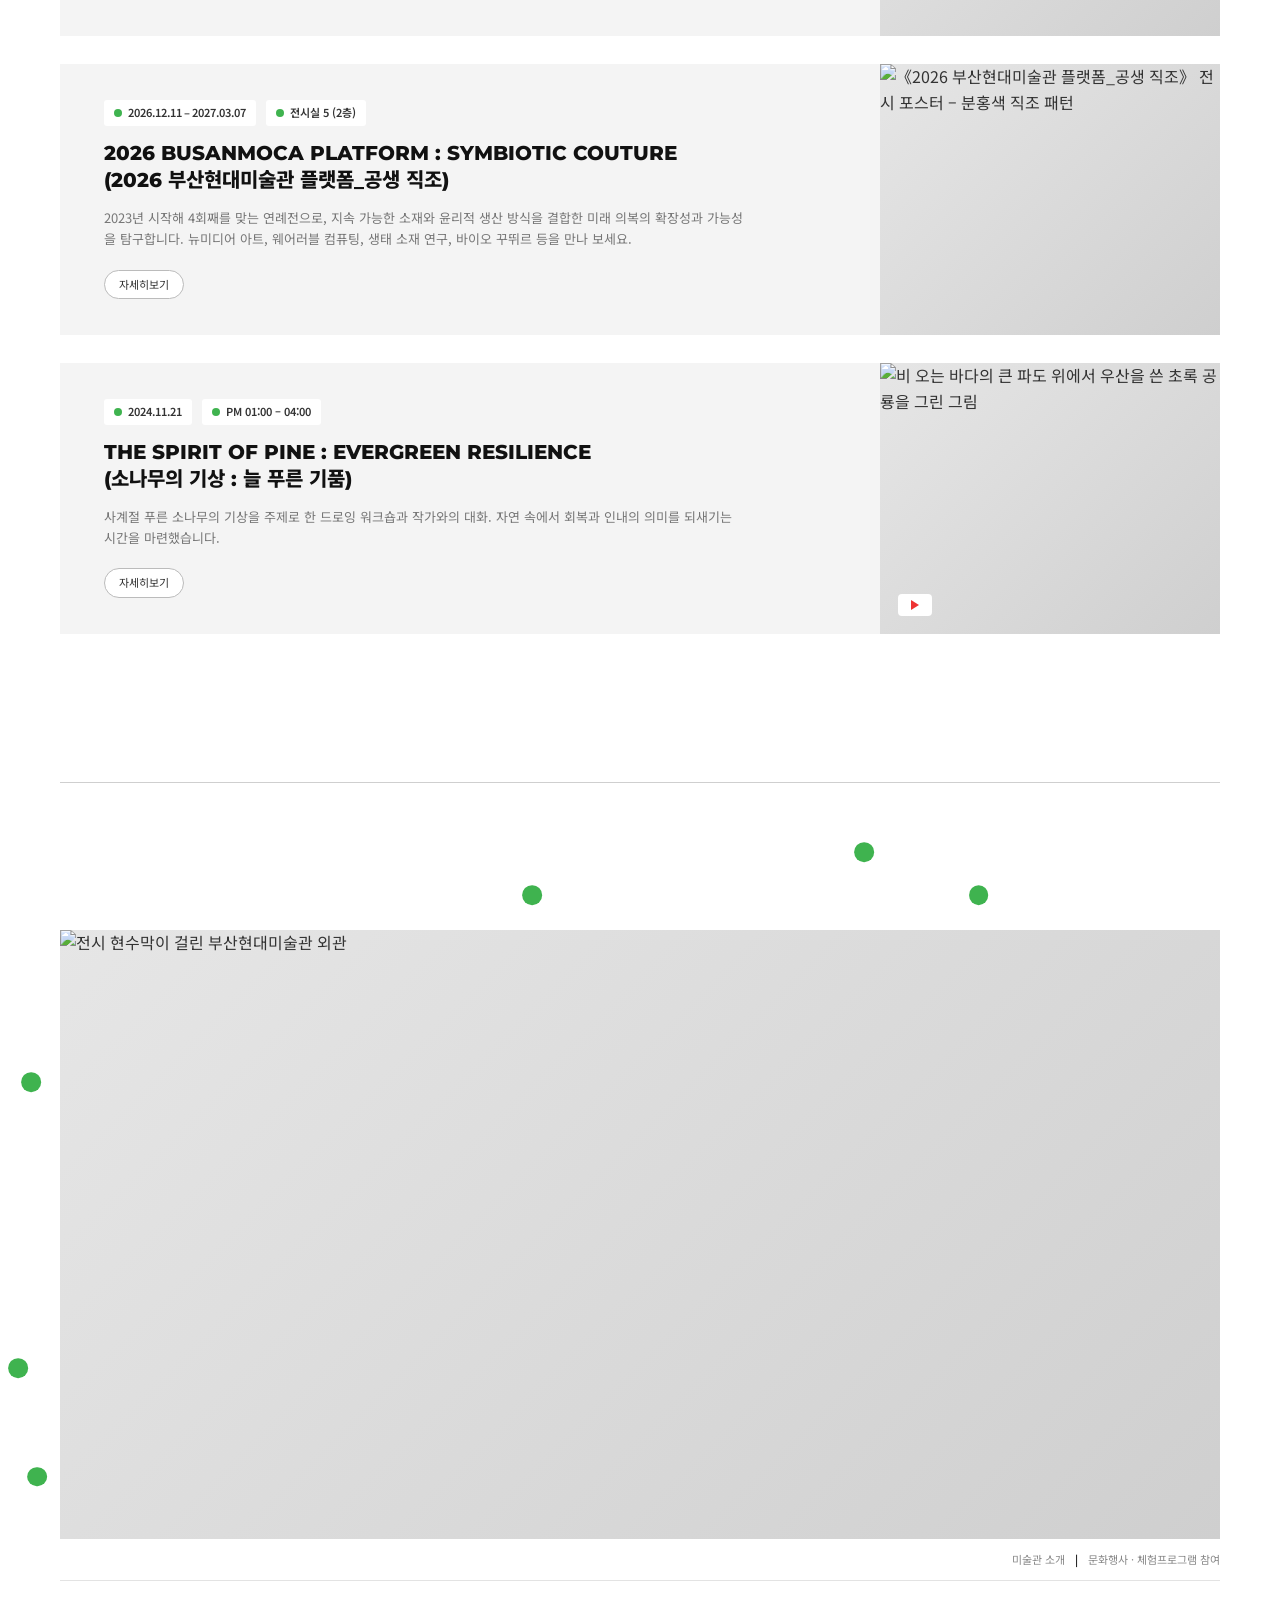
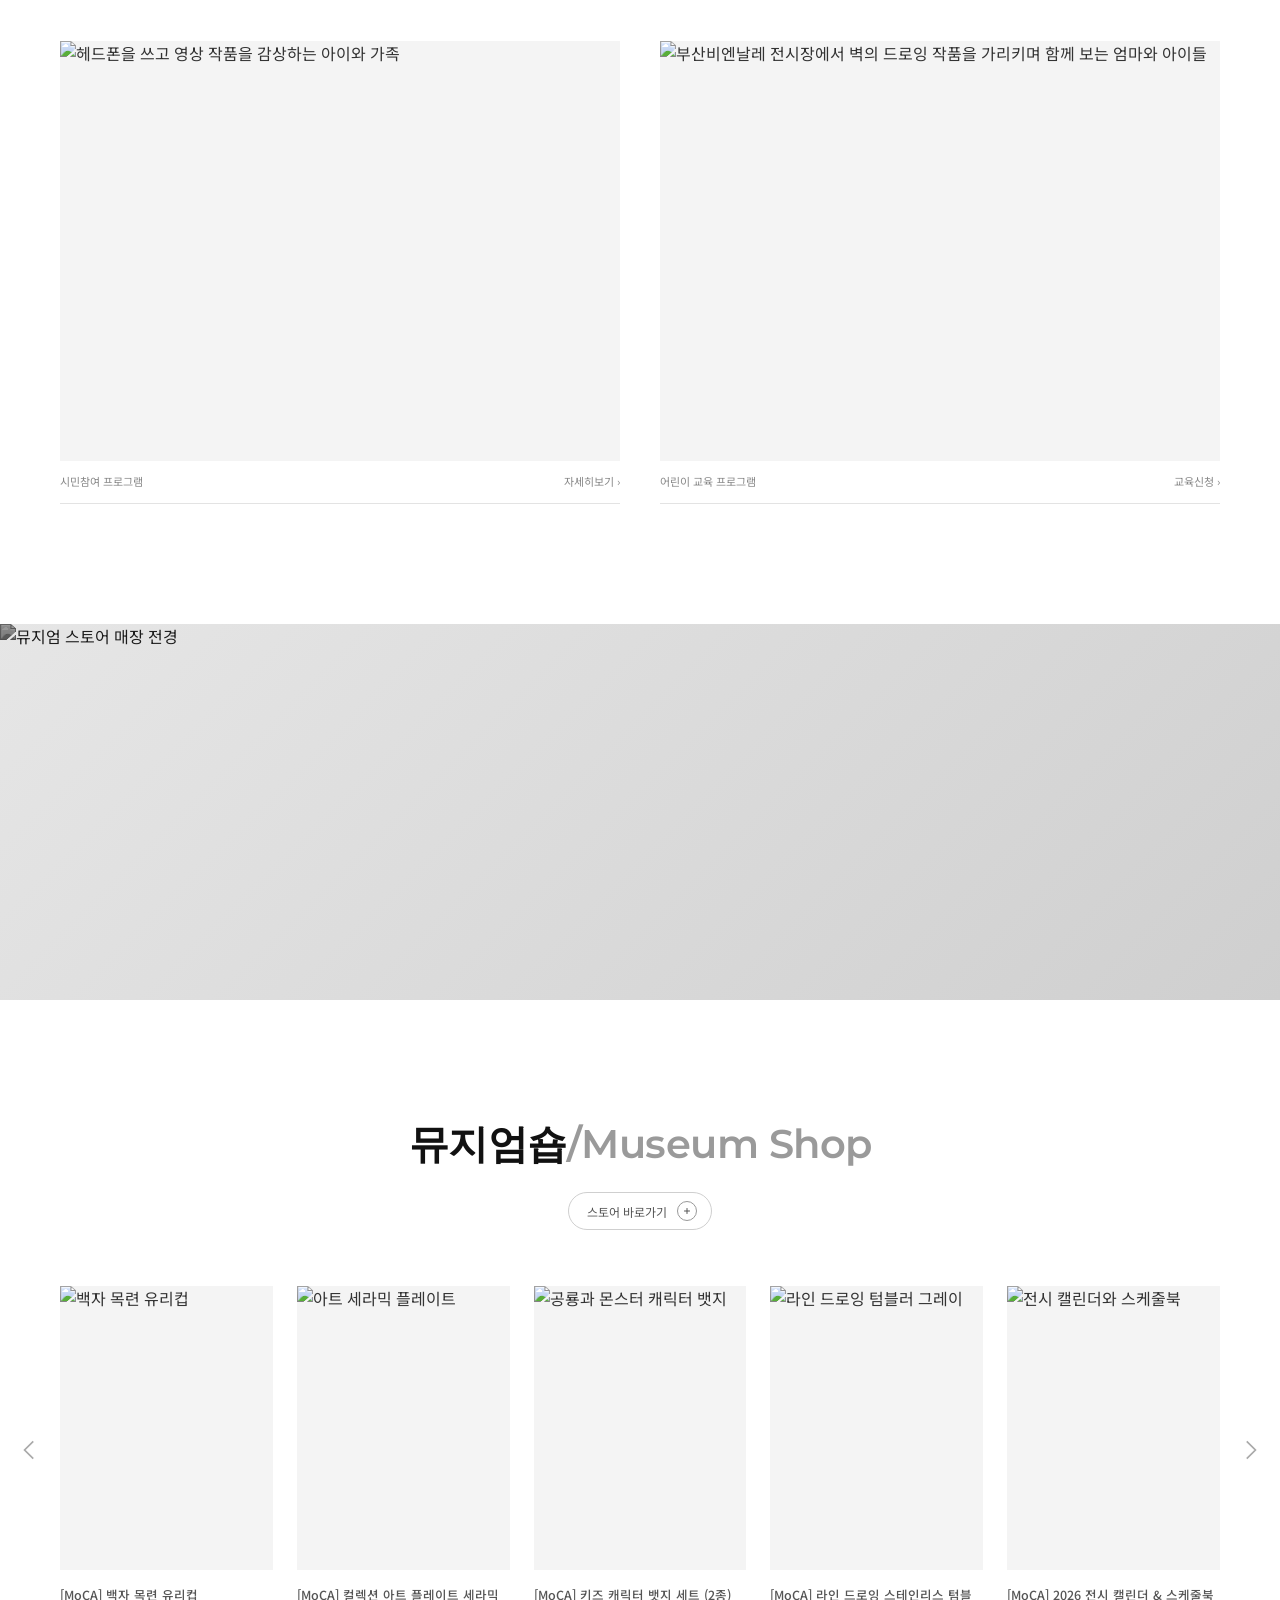
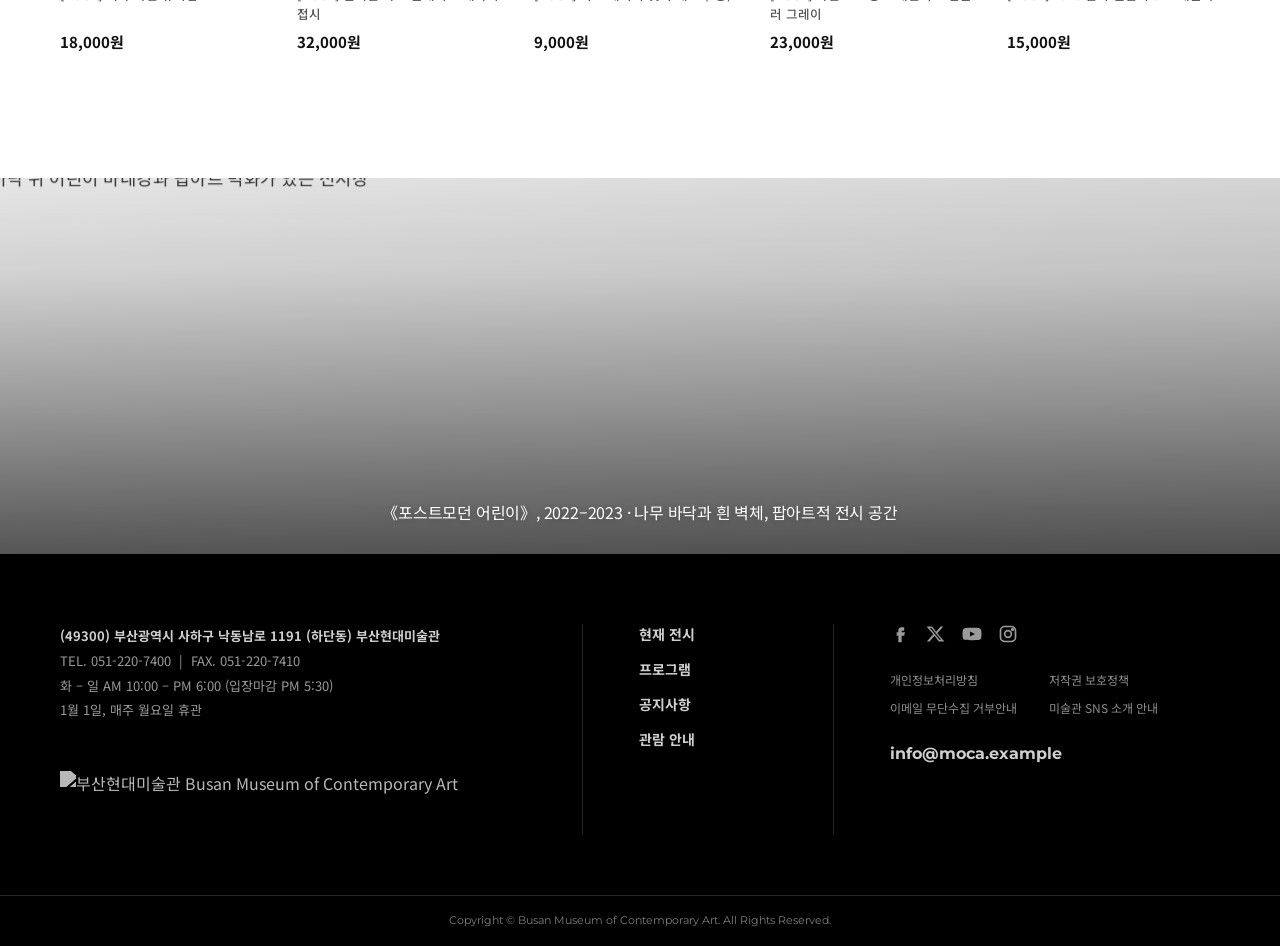
==== commit ec995d0a: "푸터에 바로가기 메뉴 추가, 3단 레이아웃 정리 Co-Authored-By: Claude Opus 5.5 <noreply@anthropic.com>" ====
--- a/index.html
+++ b/index.html
@@ -471,8 +471,8 @@
   });
 </script>
 </style>
-<link rel="stylesheet" href="moca-common.css?v=69">
-<script src="moca-common.js?v=69" defer></script>
+<link rel="stylesheet" href="moca-common.css?v=70">
+<script src="moca-common.js?v=70" defer></script>
 </head>
 <body>
 
@@ -903,6 +903,12 @@
         <img src="images/logo-footer.svg" alt="부산현대미술관 Busan Museum of Contemporary Art">
       </div>
     </div>
+    <nav class="ft-menu" aria-label="푸터 바로가기">
+      <a href="exhibition.html#current">현재 전시</a>
+      <a href="#" data-nolink="1">프로그램</a>
+      <a href="#" data-nolink="1">공지사항</a>
+      <a href="#" data-nolink="1">관람 안내</a>
+    </nav>
     <div>
       <div class="sns">
         <a href="#" aria-label="Facebook"><svg viewBox="0 0 24 24" fill="currentColor"><path d="M14 8h3V4h-3a4 4 0 0 0-4 4v2H8v4h2v8h4v-8h3l1-4h-4V8z"/></svg></a>
--- a/moca-common.css
+++ b/moca-common.css
@@ -282,4 +282,18 @@
   .sm-grid{grid-template-columns:1fr 1fr}
 }
 @media (max-width:680px){.sitemap{padding:22px 20px 28px}.sm-grid{gap:24px 16px}}
-@media (prefers-reduced-motion:reduce){.sitemap,.sitemap-dim{transition:none}}+@media (prefers-reduced-motion:reduce){.sitemap,.sitemap-dim{transition:none}}
+/* ---------- 푸터: 주소·로고 / 바로가기 메뉴 / SNS·정책 3단 구성 ---------- */
+body > footer .ft{grid-template-columns:1.35fr .65fr 1fr;gap:0}
+body > footer .ft > * + *{border-left:1px solid var(--line,#e5e5e5);padding-left:56px}
+html:not([data-mode]) body > footer .ft > * + *{border-color:#262626}
+.ft-menu{display:flex;flex-direction:column;align-items:flex-start;gap:14px;font-size:14px;font-weight:700;line-height:1.5}
+.ft-menu a{color:var(--ink,#111);transition:color .2s}
+html:not([data-mode]) .ft-menu a{color:#cfcfcf}
+.ft-menu a:hover,.ft-menu a:focus-visible{color:var(--green,#39b034)}
+body > footer .ft-links{gap:8px 32px}
+@media (max-width:1024px){
+  body > footer .ft{grid-template-columns:1fr;gap:32px}
+  body > footer .ft > * + *{border-left:0;padding-left:0;border-top:1px solid var(--line,#e5e5e5);padding-top:32px}
+  .ft-menu{flex-direction:row;flex-wrap:wrap;gap:12px 32px}
+}
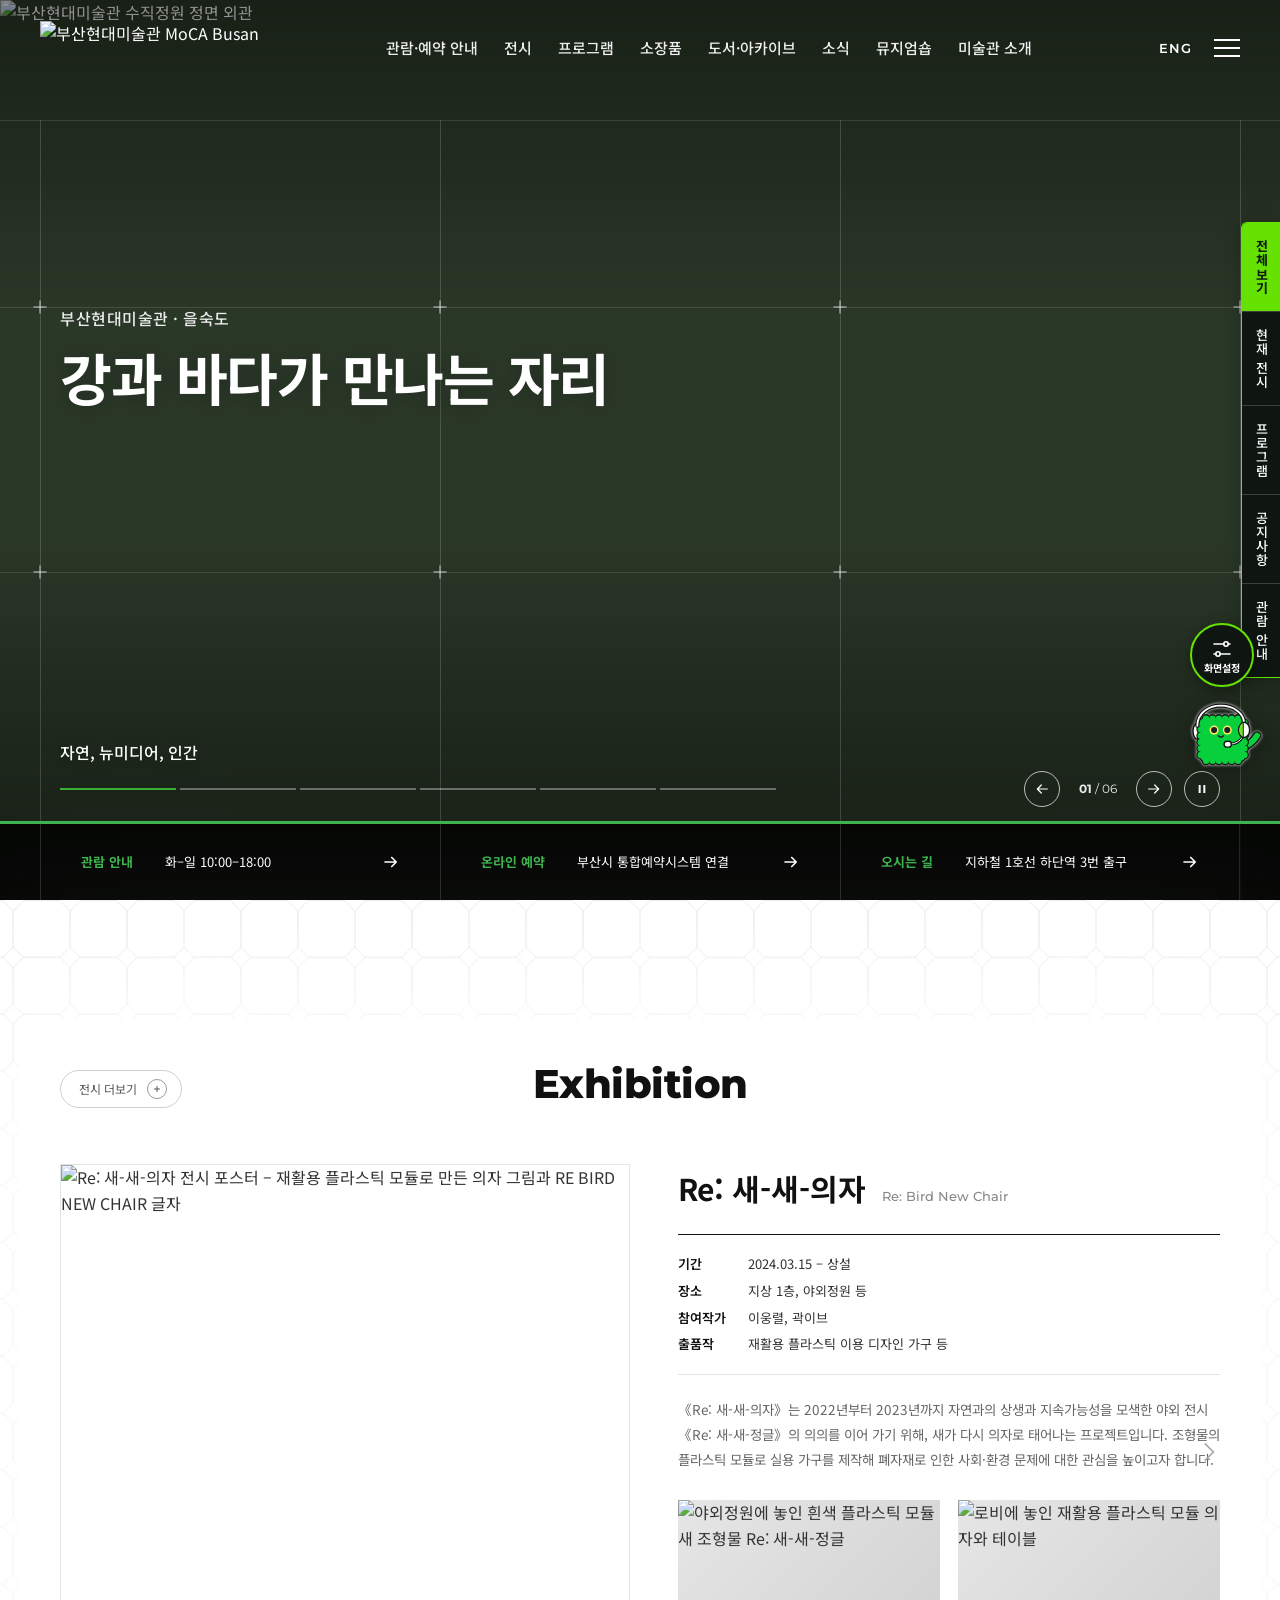
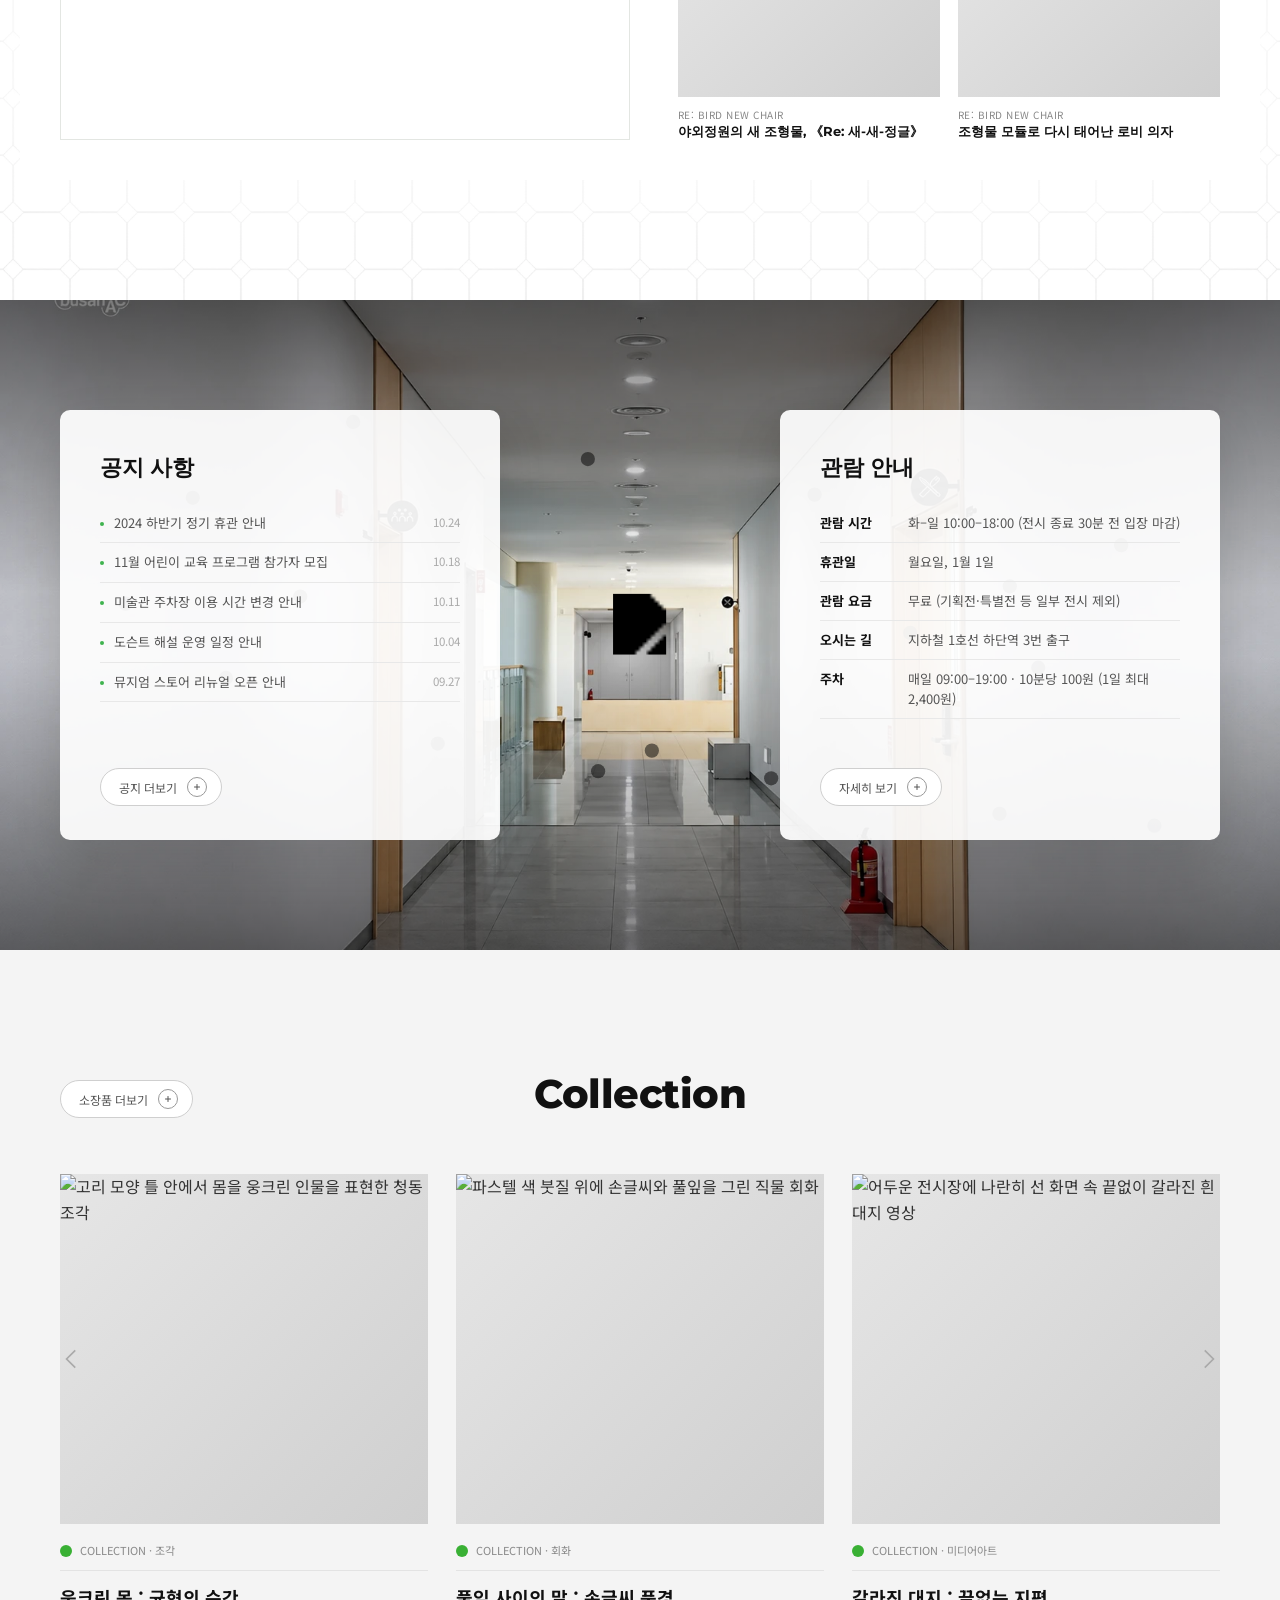
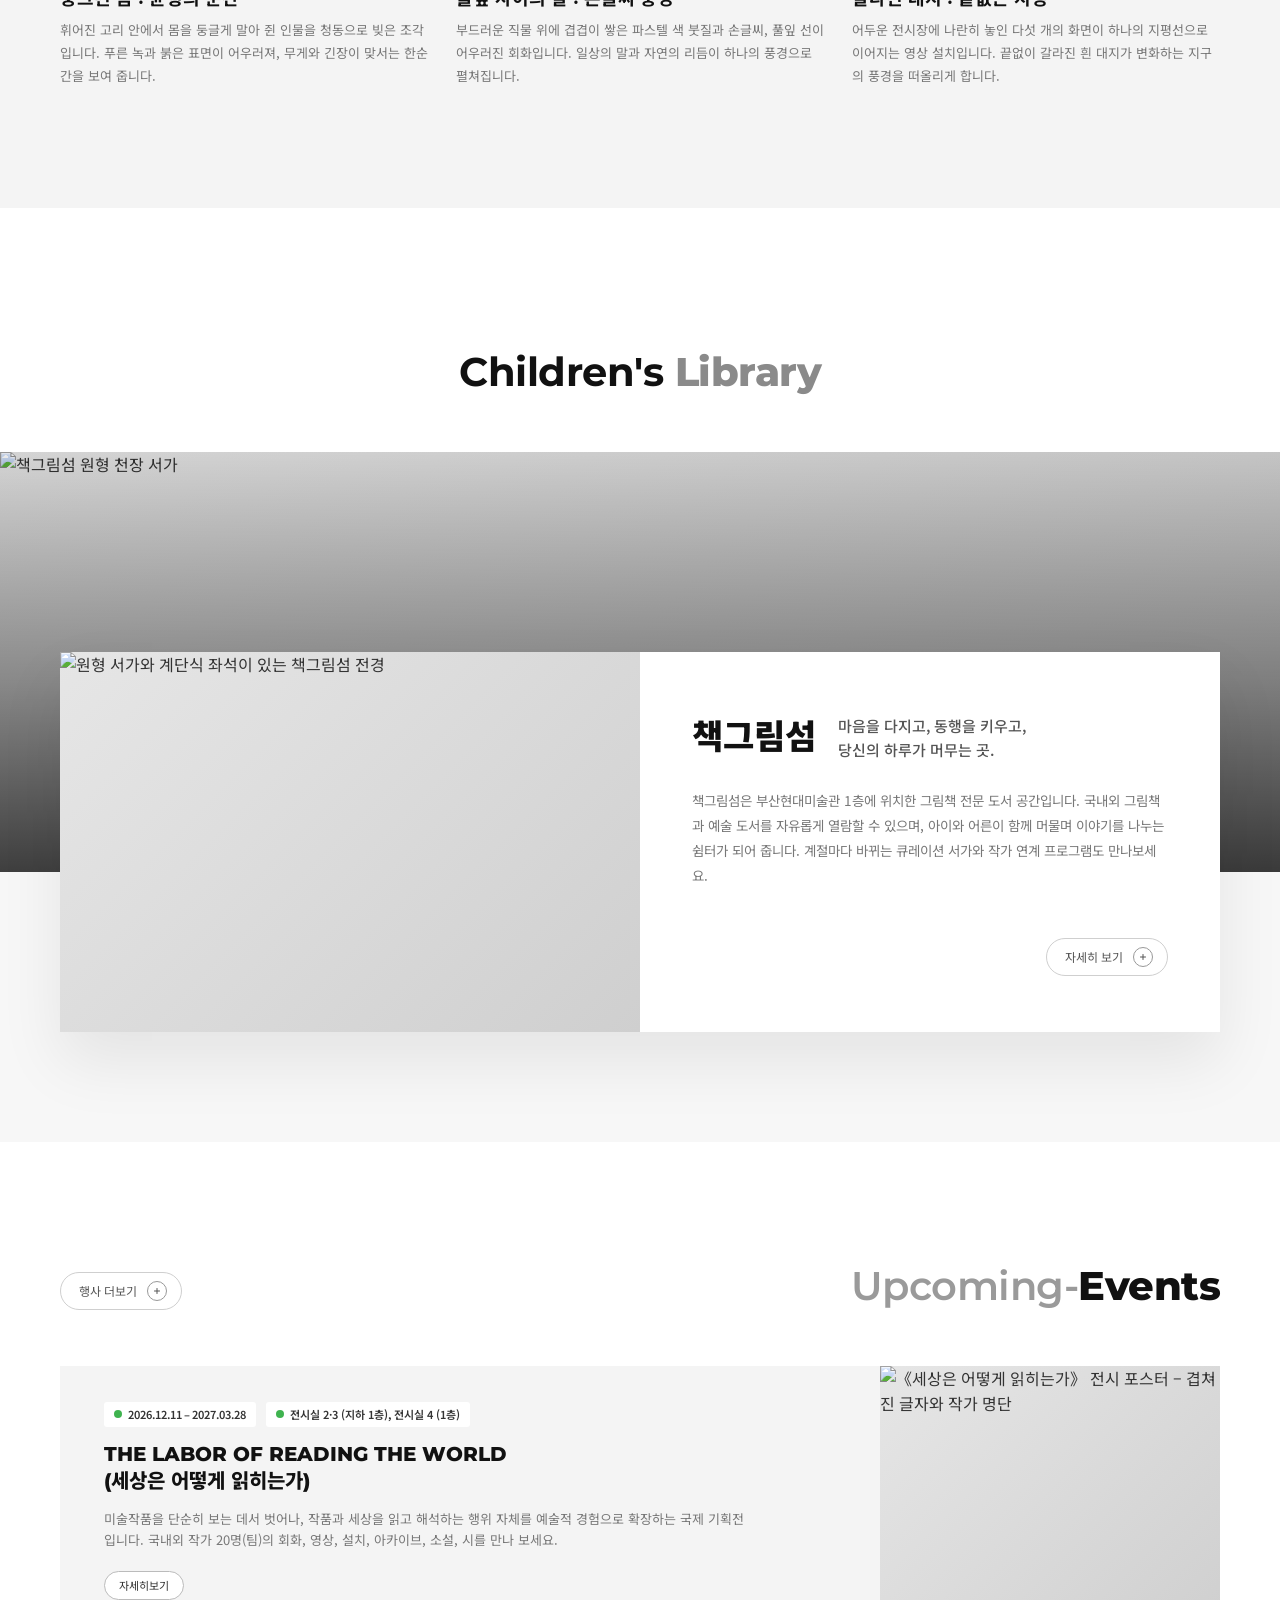
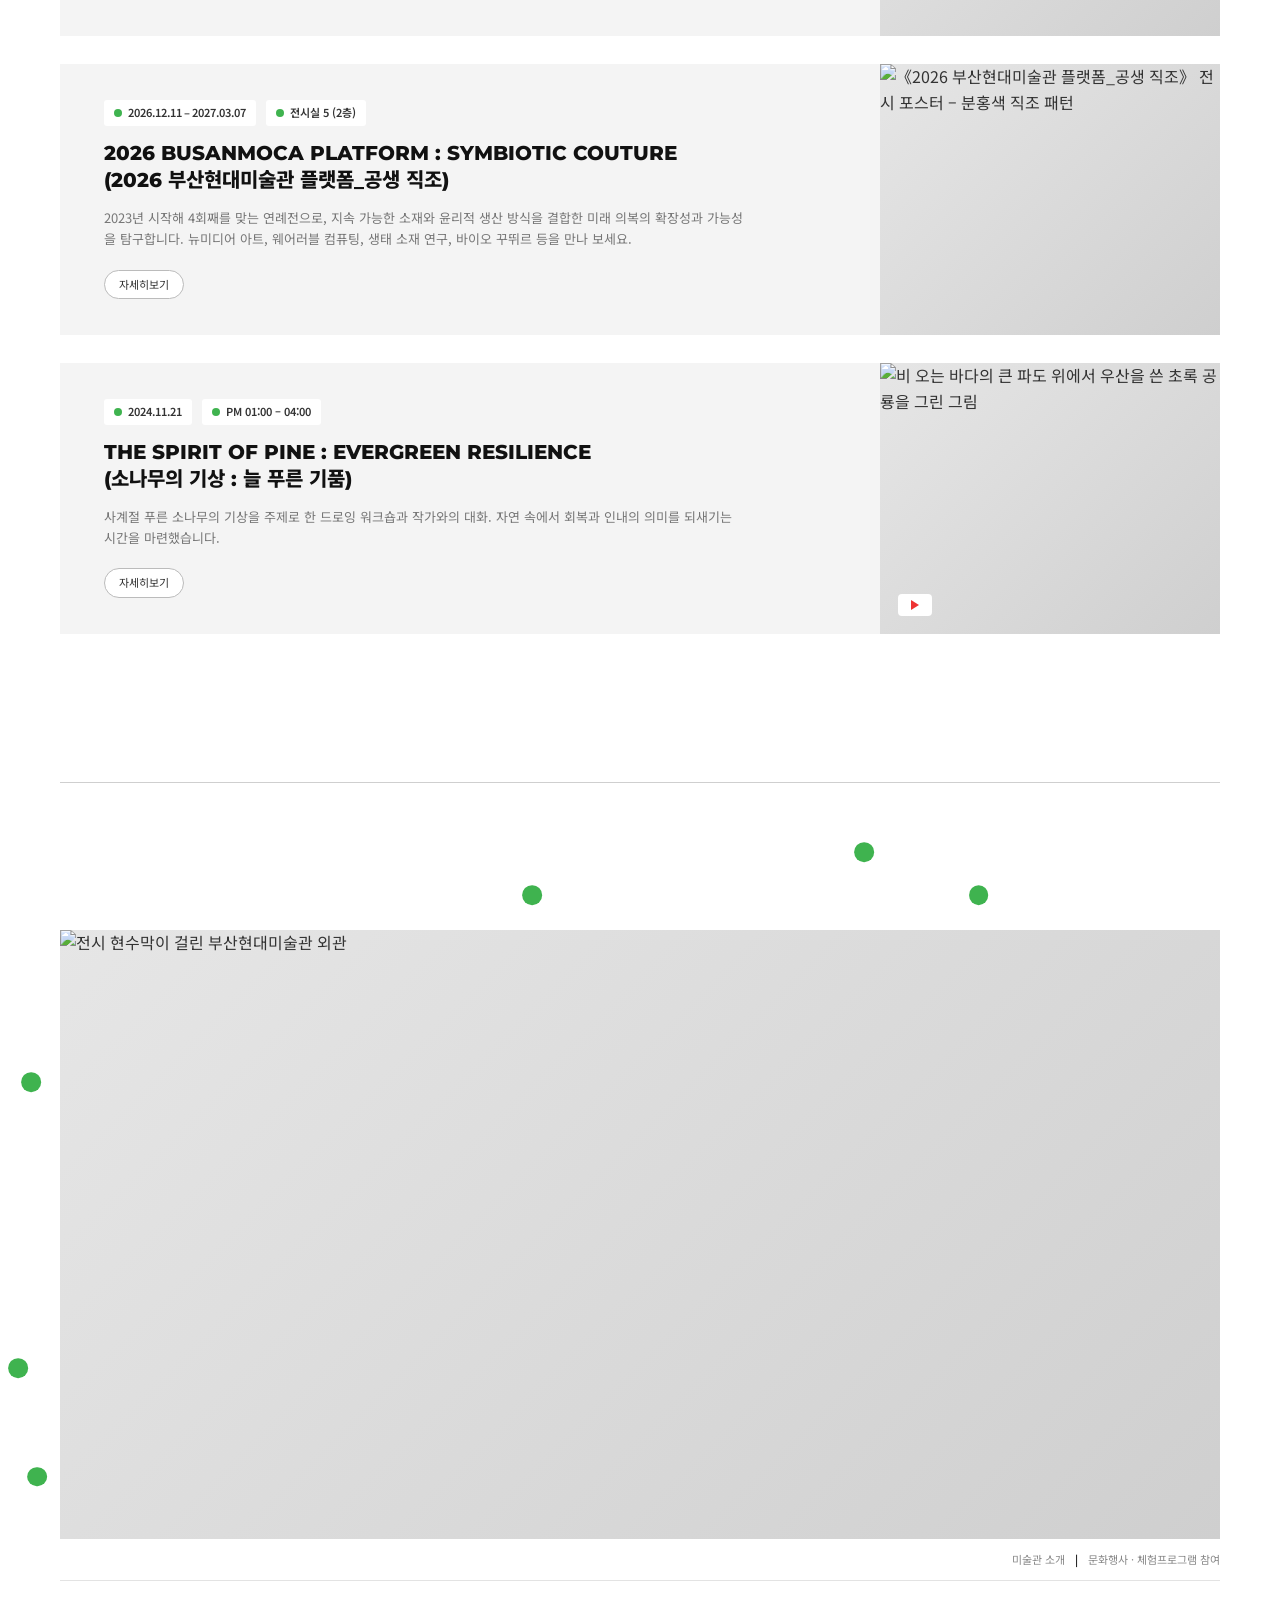
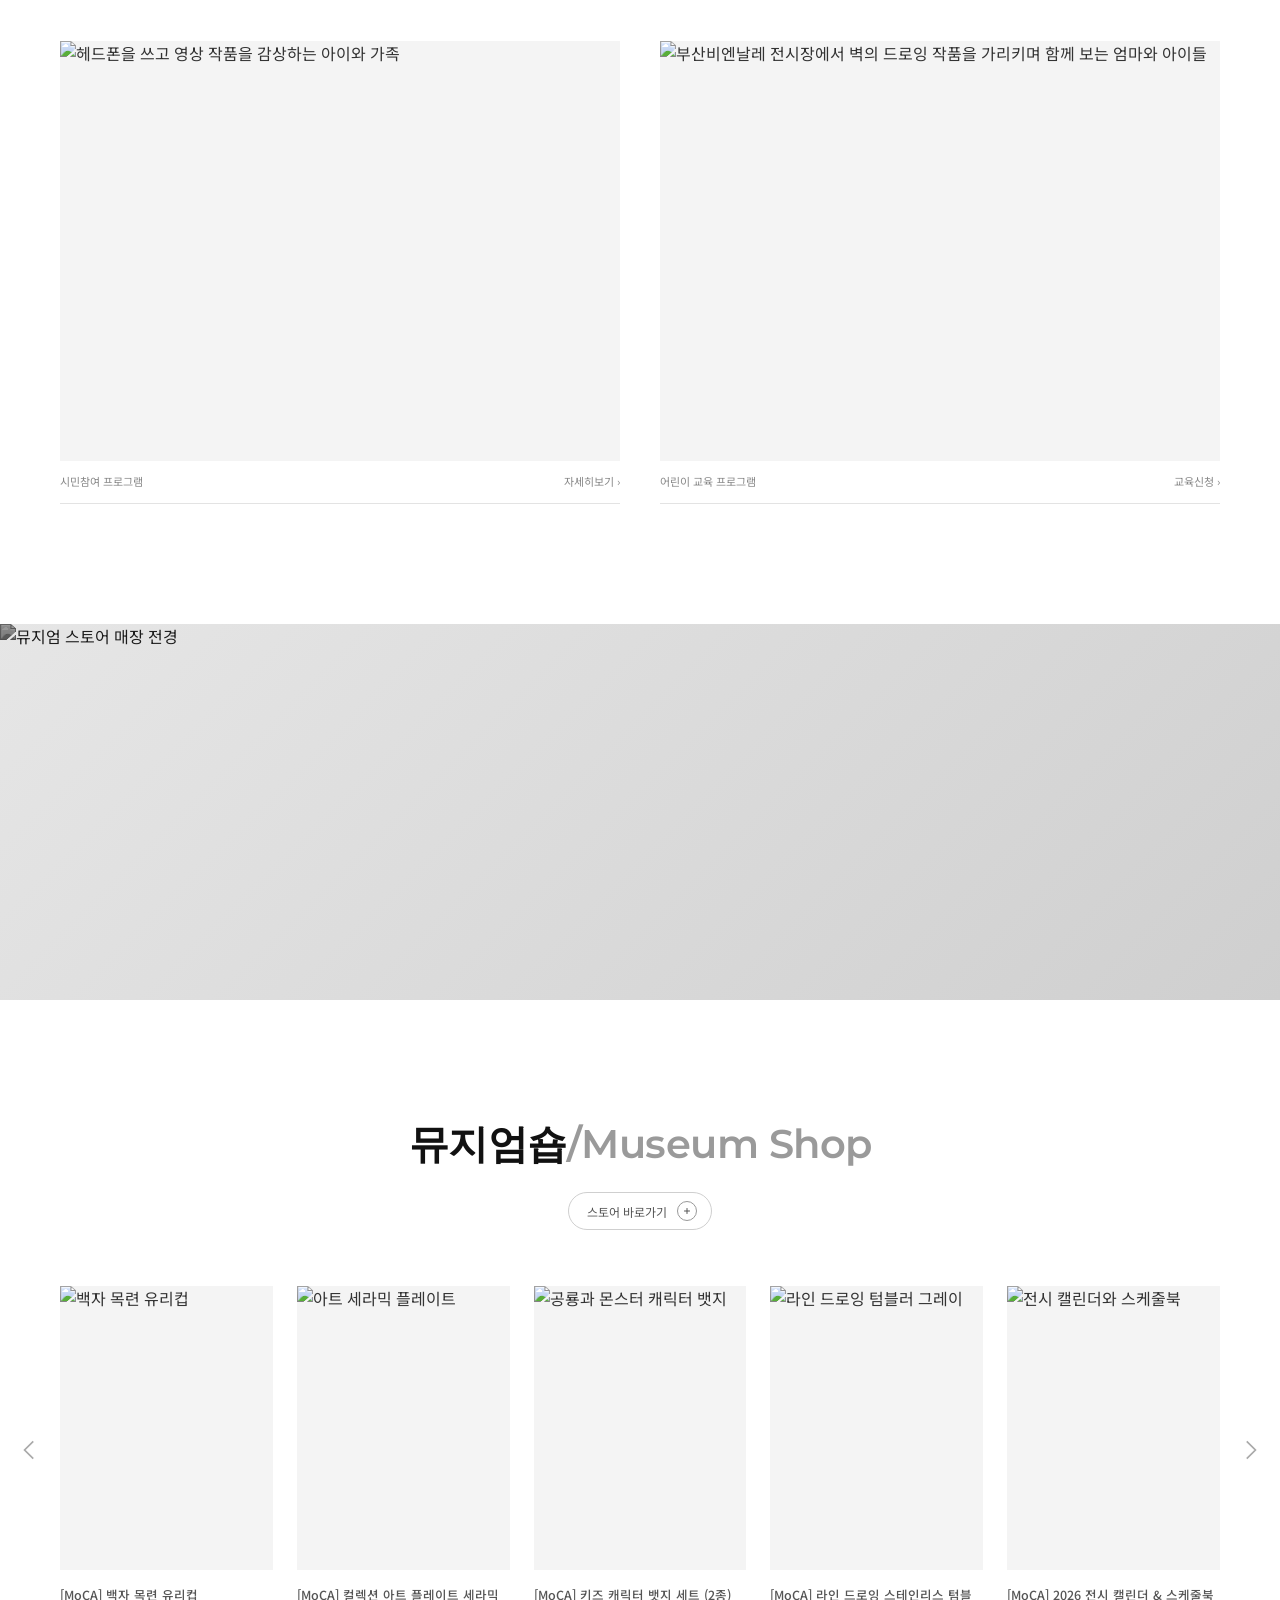
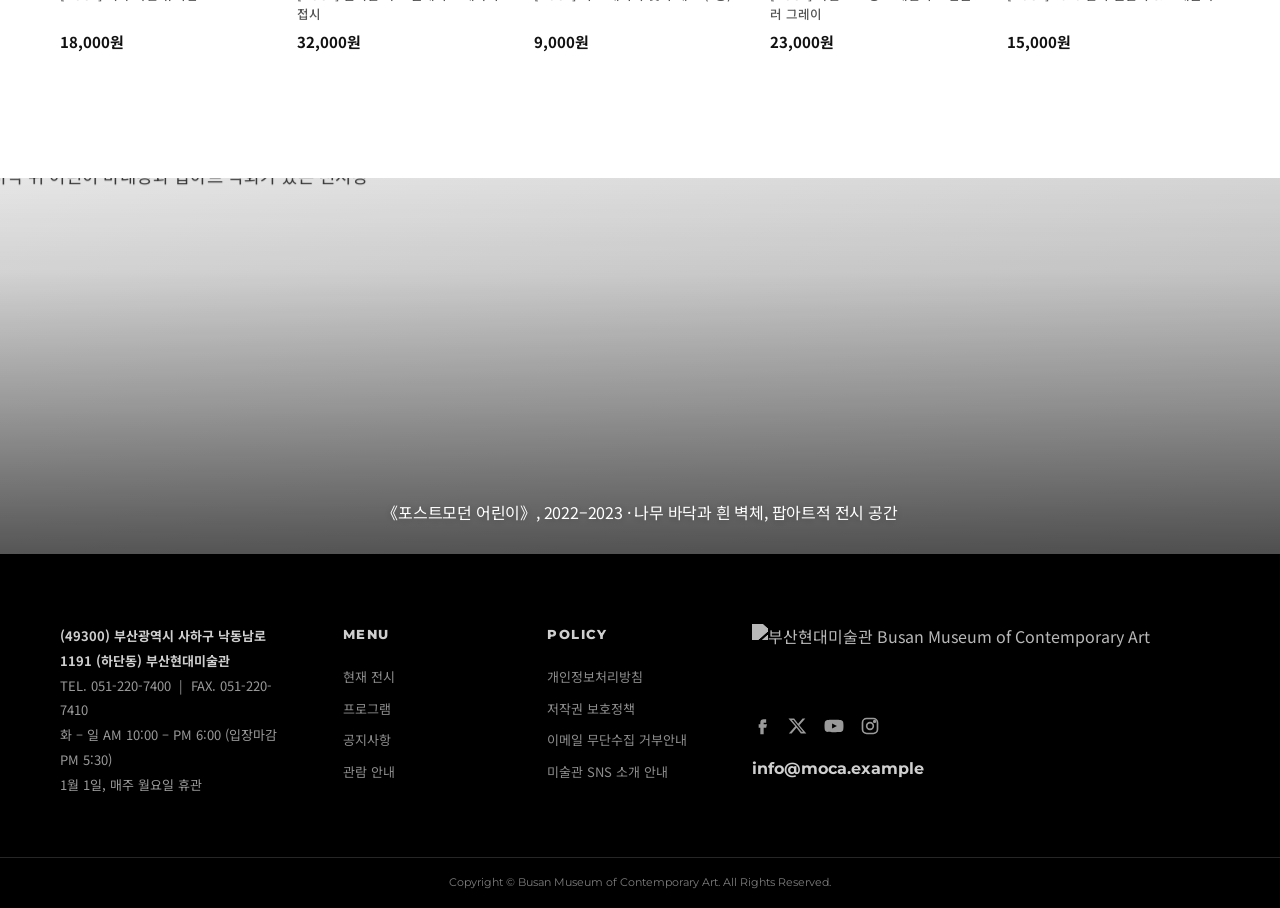
==== commit 17f110d6: "푸터를 주소·MENU·POLICY·로고 4단 구성으로 변경 Co-Authored-By: Claude Opus 5.5 <noreply@anthropic.com>" ====
--- a/index.html
+++ b/index.html
@@ -471,8 +471,8 @@
   });
 </script>
 </style>
-<link rel="stylesheet" href="moca-common.css?v=70">
-<script src="moca-common.js?v=70" defer></script>
+<link rel="stylesheet" href="moca-common.css?v=71">
+<script src="moca-common.js?v=71" defer></script>
 </head>
 <body>
 
@@ -899,26 +899,34 @@
         화 – 일 AM 10:00 – PM 6:00 (입장마감 PM 5:30)<br>
         1월 1일, 매주 월요일 휴관
       </address>
+    </div>
+    <nav class="ft-col" aria-label="푸터 바로가기">
+      <h5>MENU</h5>
+      <div class="ft-menu">
+        <a href="exhibition.html#current">현재 전시</a>
+        <a href="#" data-nolink="1">프로그램</a>
+        <a href="#" data-nolink="1">공지사항</a>
+        <a href="#" data-nolink="1">관람 안내</a>
+      </div>
+    </nav>
+    <div class="ft-col">
+      <h5>POLICY</h5>
+      <div class="ft-links">
+        <a href="#">개인정보처리방침</a>
+        <a href="#">저작권 보호정책</a>
+        <a href="#">이메일 무단수집 거부안내</a>
+        <a href="#">미술관 SNS 소개 안내</a>
+      </div>
+    </div>
+    <div class="ft-brand">
       <div class="ft-logo">
         <img src="images/logo-footer.svg" alt="부산현대미술관 Busan Museum of Contemporary Art">
       </div>
-    </div>
-    <nav class="ft-menu" aria-label="푸터 바로가기">
-      <a href="exhibition.html#current">현재 전시</a>
-      <a href="#" data-nolink="1">프로그램</a>
-      <a href="#" data-nolink="1">공지사항</a>
-      <a href="#" data-nolink="1">관람 안내</a>
-    </nav>
-    <div>
       <div class="sns">
         <a href="#" aria-label="Facebook"><svg viewBox="0 0 24 24" fill="currentColor"><path d="M14 8h3V4h-3a4 4 0 0 0-4 4v2H8v4h2v8h4v-8h3l1-4h-4V8z"/></svg></a>
         <a href="#" aria-label="X"><svg viewBox="0 0 24 24" fill="currentColor"><path d="M17.5 3h3.3l-7.2 8.2L22 21h-6.6l-5.2-6.8L4.3 21H1l7.7-8.8L.6 3h6.8l4.7 6.2L17.5 3zm-1.2 16h1.8L6.5 4.9H4.6L16.3 19z"/></svg></a>
         <a href="#" aria-label="YouTube"><svg viewBox="0 0 24 24" fill="currentColor"><path d="M23 7.2a3 3 0 0 0-2.1-2.1C19 4.6 12 4.6 12 4.6s-7 0-8.9.5A3 3 0 0 0 1 7.2 31 31 0 0 0 .6 12a31 31 0 0 0 .4 4.8 3 3 0 0 0 2.1 2.1c1.9.5 8.9.5 8.9.5s7 0 8.9-.5a3 3 0 0 0 2.1-2.1 31 31 0 0 0 .4-4.8 31 31 0 0 0-.4-4.8zM9.7 15.1V8.9L15.5 12l-5.8 3.1z"/></svg></a>
         <a href="#" aria-label="Instagram"><svg viewBox="0 0 24 24" fill="none" stroke="currentColor" stroke-width="2"><rect x="3" y="3" width="18" height="18" rx="5"/><circle cx="12" cy="12" r="4"/><circle cx="17.5" cy="6.5" r="1" fill="currentColor"/></svg></a>
-      </div>
-      <div class="ft-links">
-        <a href="#">개인정보처리방침</a><a href="#">저작권 보호정책</a>
-        <a href="#">이메일 무단수집 거부안내</a><a href="#">미술관 SNS 소개 안내</a>
       </div>
       <a href="#" class="mail en">info@moca.example</a>
     </div>
--- a/moca-common.css
+++ b/moca-common.css
@@ -283,17 +283,22 @@
 }
 @media (max-width:680px){.sitemap{padding:22px 20px 28px}.sm-grid{gap:24px 16px}}
 @media (prefers-reduced-motion:reduce){.sitemap,.sitemap-dim{transition:none}}
-/* ---------- 푸터: 주소·로고 / 바로가기 메뉴 / SNS·정책 3단 구성 ---------- */
-body > footer .ft{grid-template-columns:1.35fr .65fr 1fr;gap:0}
-body > footer .ft > * + *{border-left:1px solid var(--line,#e5e5e5);padding-left:56px}
-html:not([data-mode]) body > footer .ft > * + *{border-color:#262626}
-.ft-menu{display:flex;flex-direction:column;align-items:flex-start;gap:14px;font-size:14px;font-weight:700;line-height:1.5}
-.ft-menu a{color:var(--ink,#111);transition:color .2s}
-html:not([data-mode]) .ft-menu a{color:#cfcfcf}
-.ft-menu a:hover,.ft-menu a:focus-visible{color:var(--green,#39b034)}
-body > footer .ft-links{gap:8px 32px}
+/* ---------- 푸터: 주소 / MENU / POLICY / 로고·SNS 4단 구성 ---------- */
+body > footer .ft{grid-template-columns:minmax(0,1.5fr) minmax(0,1fr) minmax(0,1fr) auto;gap:48px;align-items:start}
+body > footer .ft h5{font-family:'Montserrat',sans-serif;font-size:13px;font-weight:800;letter-spacing:1.5px;color:var(--ink,#111);margin:0 0 22px}
+body > footer .ft-menu,body > footer .ft-links{display:flex;flex-direction:column;align-items:flex-start;gap:12px;font-size:13px;line-height:1.5}
+body > footer .ft-menu a,body > footer .ft-links a{transition:color .2s}
+body > footer .ft-menu a{color:#666}
+html:not([data-mode]) body > footer .ft h5{color:#cfcfcf}
+html:not([data-mode]) body > footer .ft-menu a{color:#8c8c8c}
+body > footer .ft-menu a:hover,body > footer .ft-menu a:focus-visible{color:var(--green,#39b034)}
+body > footer .ft-brand .ft-logo{margin-top:0}
+body > footer .ft > .ft-brand .sns{margin:28px 0 0}
+body > footer .ft > .ft-brand .mail{margin-top:20px}
 @media (max-width:1024px){
-  body > footer .ft{grid-template-columns:1fr;gap:32px}
-  body > footer .ft > * + *{border-left:0;padding-left:0;border-top:1px solid var(--line,#e5e5e5);padding-top:32px}
-  .ft-menu{flex-direction:row;flex-wrap:wrap;gap:12px 32px}
+  body > footer .ft{grid-template-columns:1fr 1fr;gap:40px 24px}
+  body > footer .ft > :first-child,body > footer .ft > .ft-brand{grid-column:1/-1}
 }
+/* 중간 폭 데스크톱: 오른쪽 화면설정 버튼·캐릭터가 로고를 가리지 않도록 여백 확보 */
+@media (min-width:1025px) and (max-width:1420px){body > footer .ft{padding-right:110px}}
+@media (min-width:1025px) and (max-width:1200px){body > footer .ft{gap:28px}}
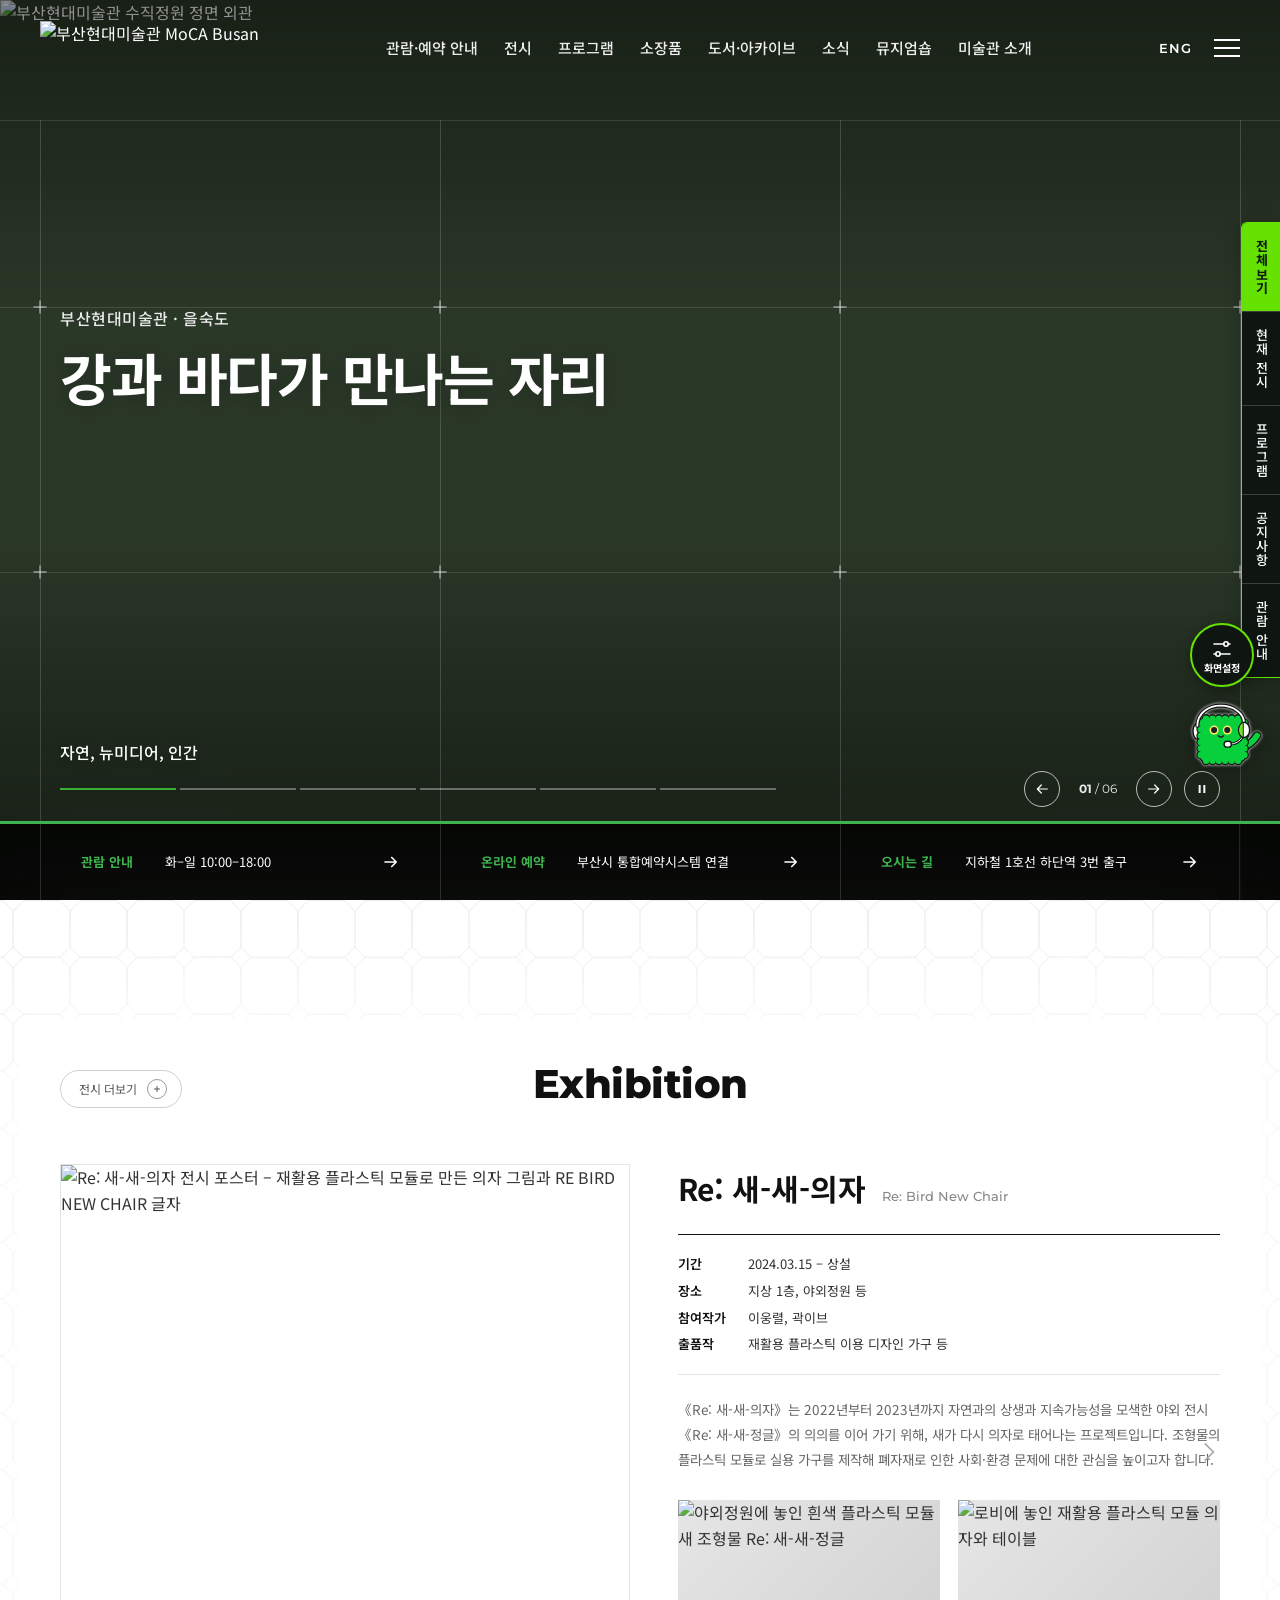
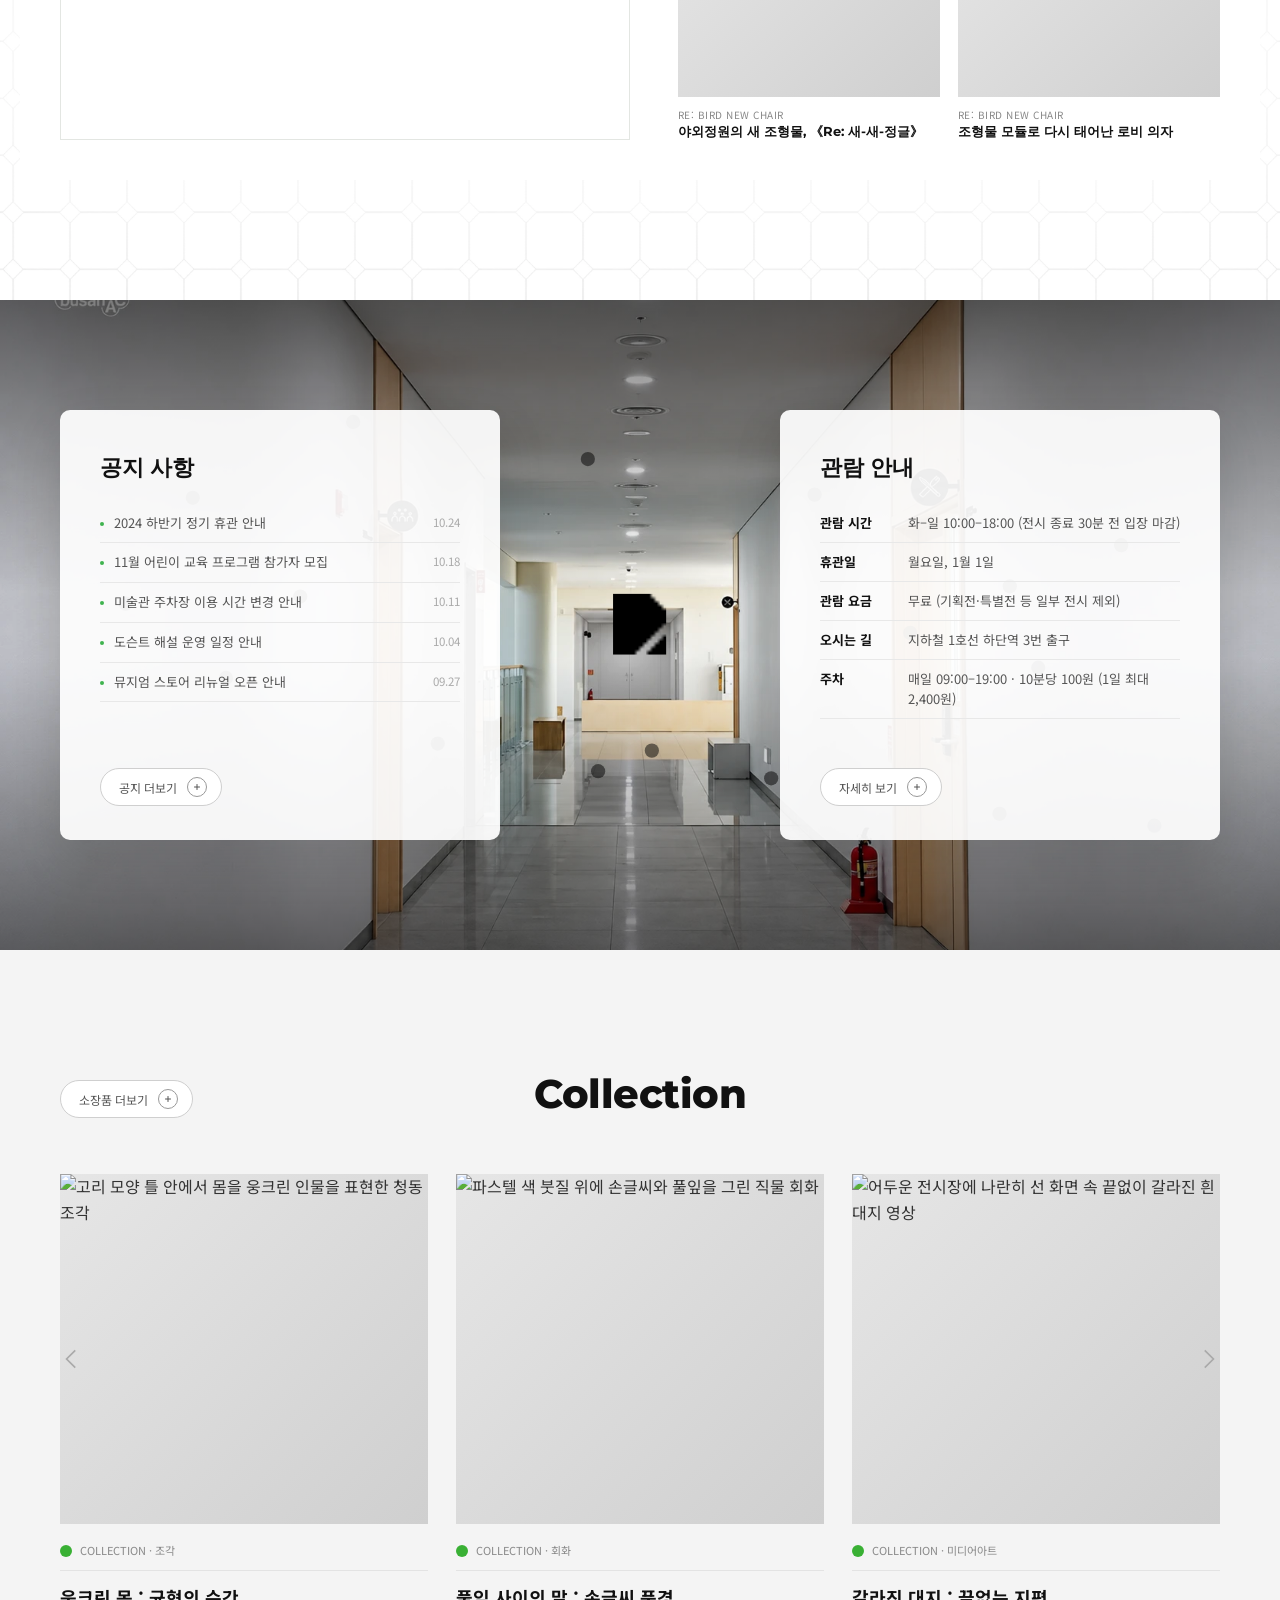
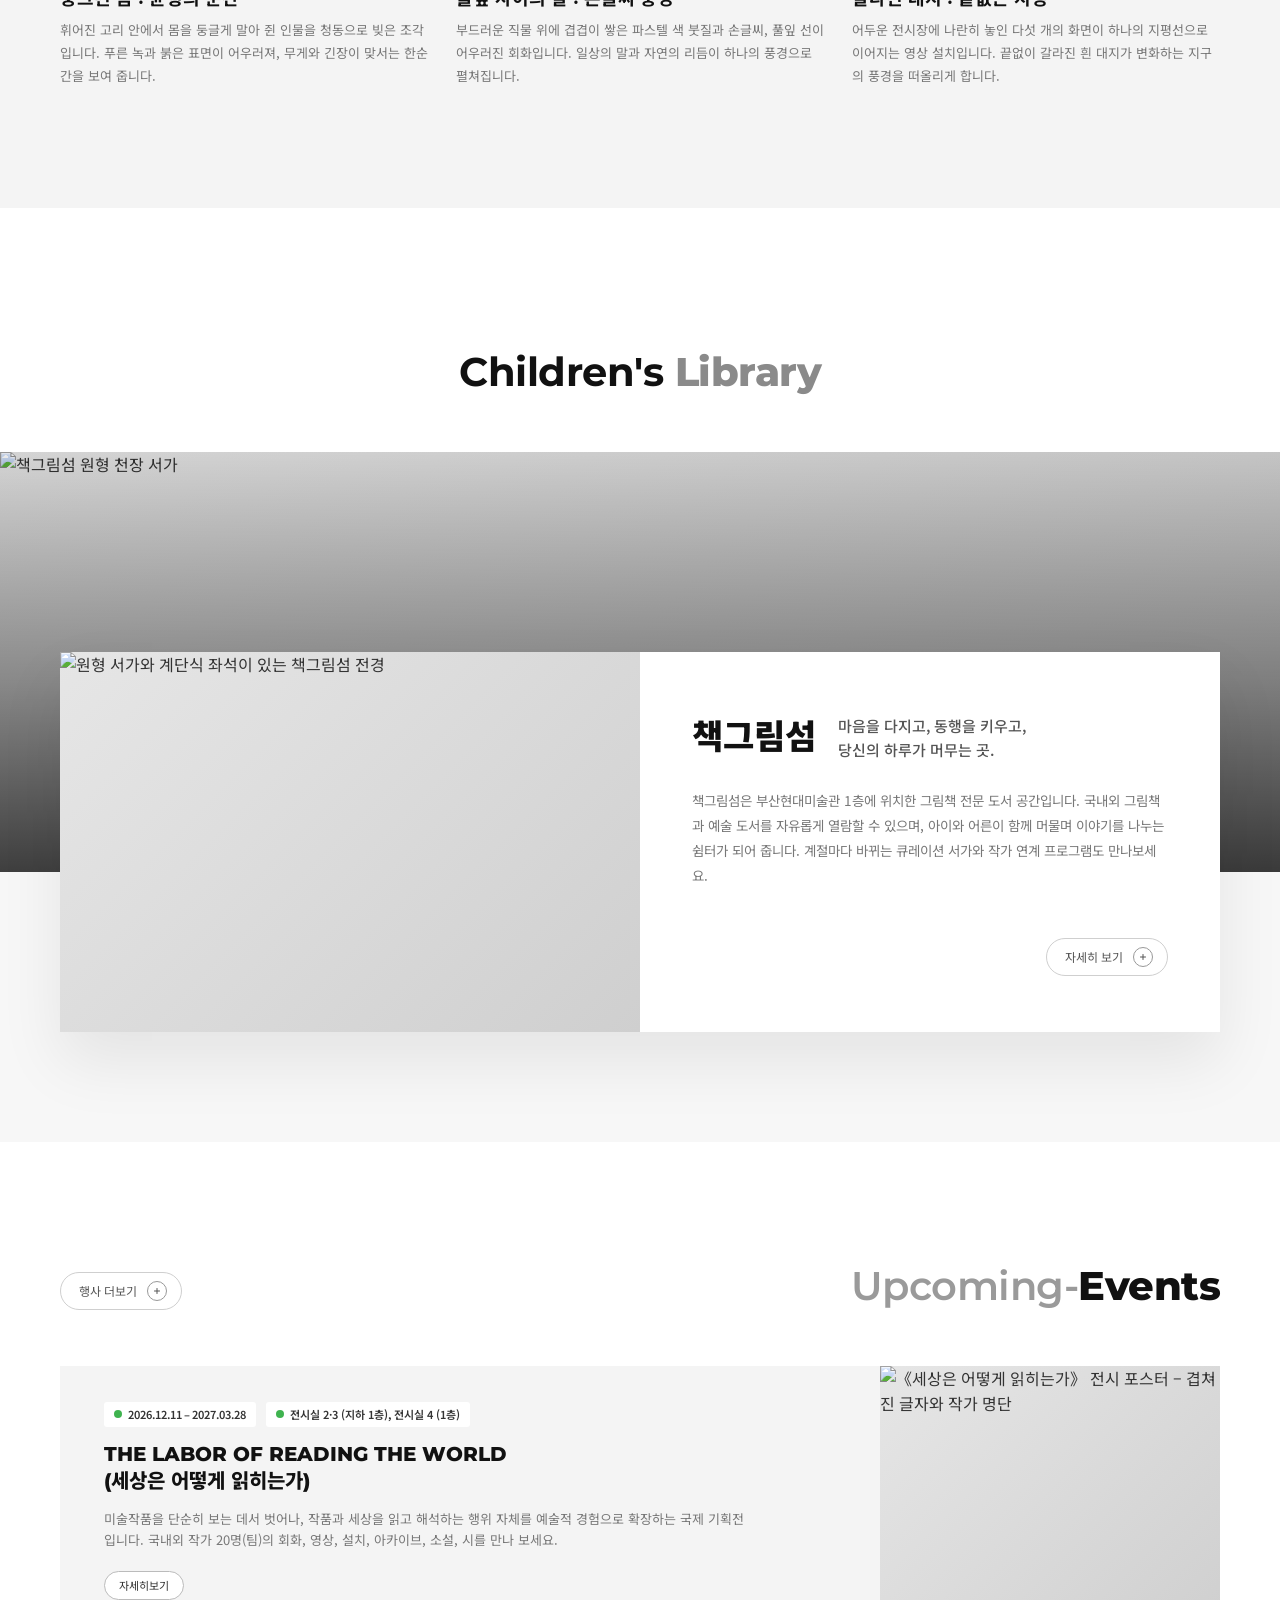
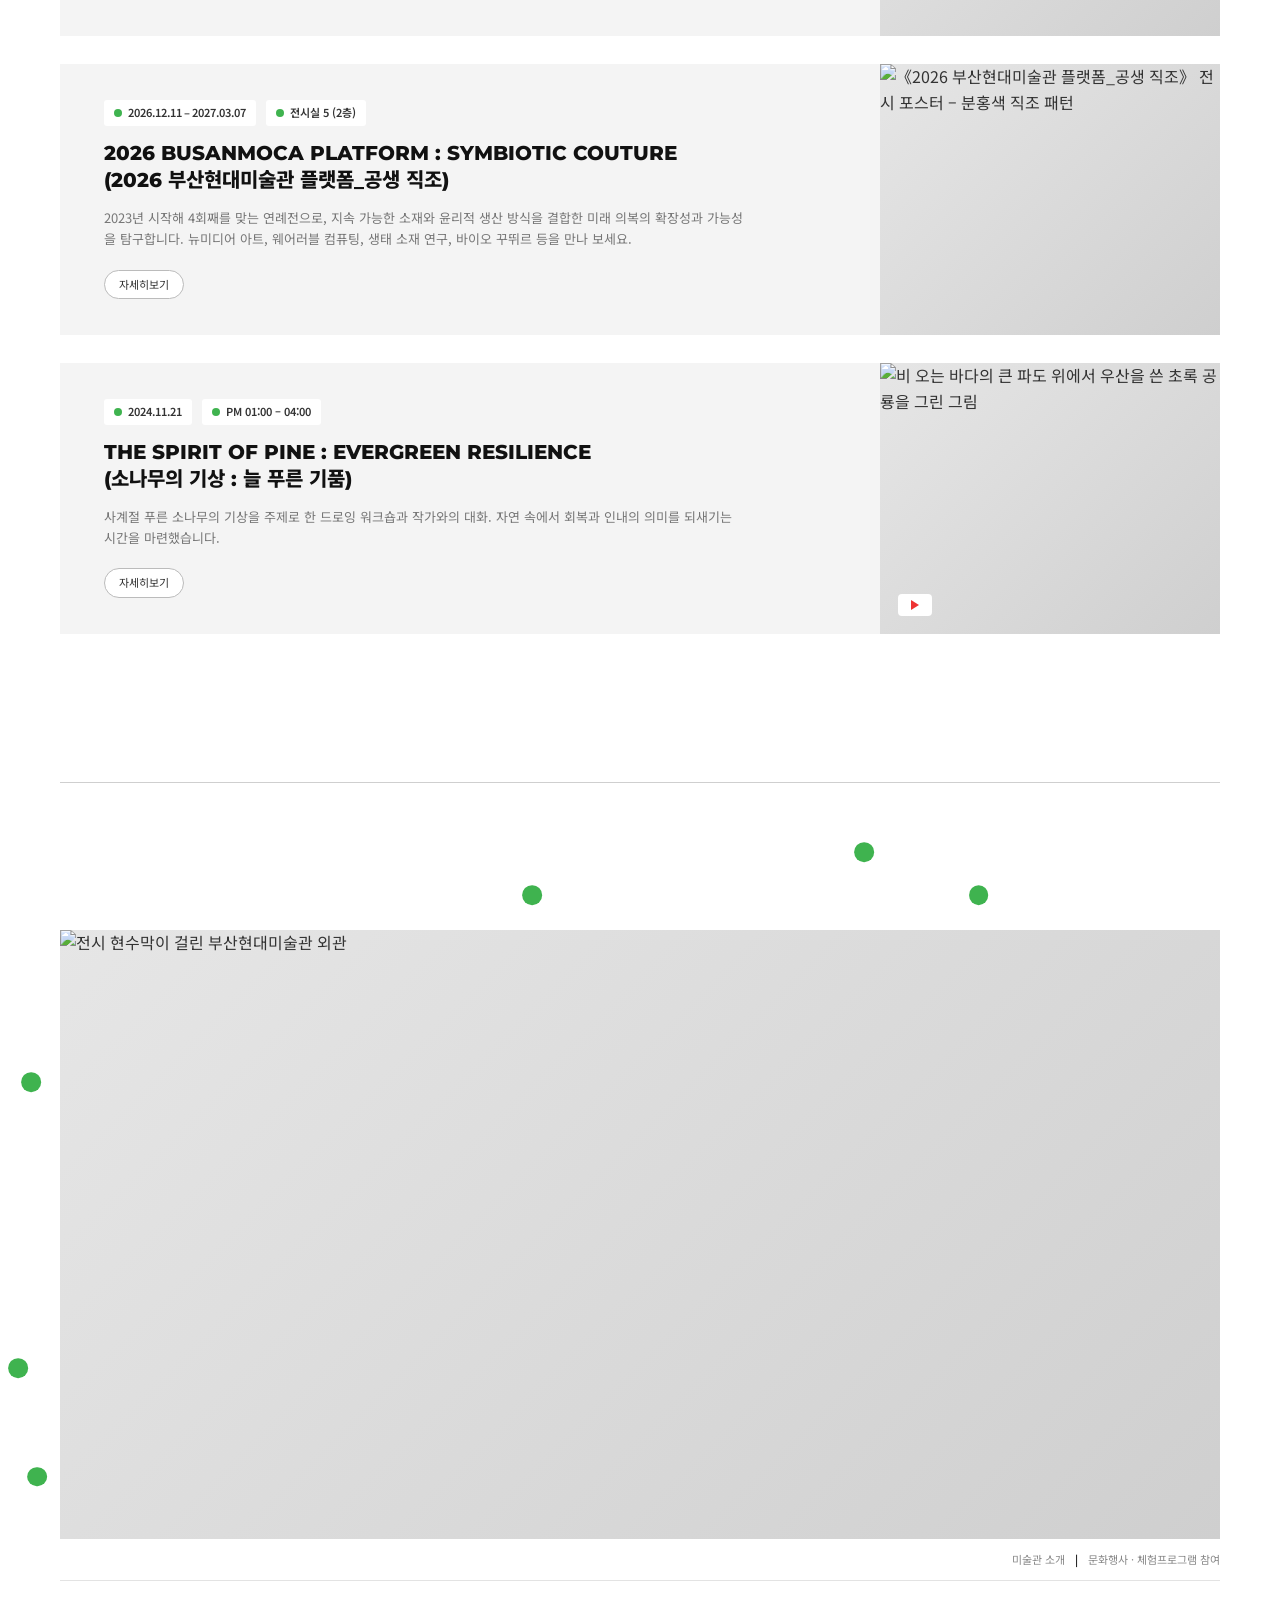
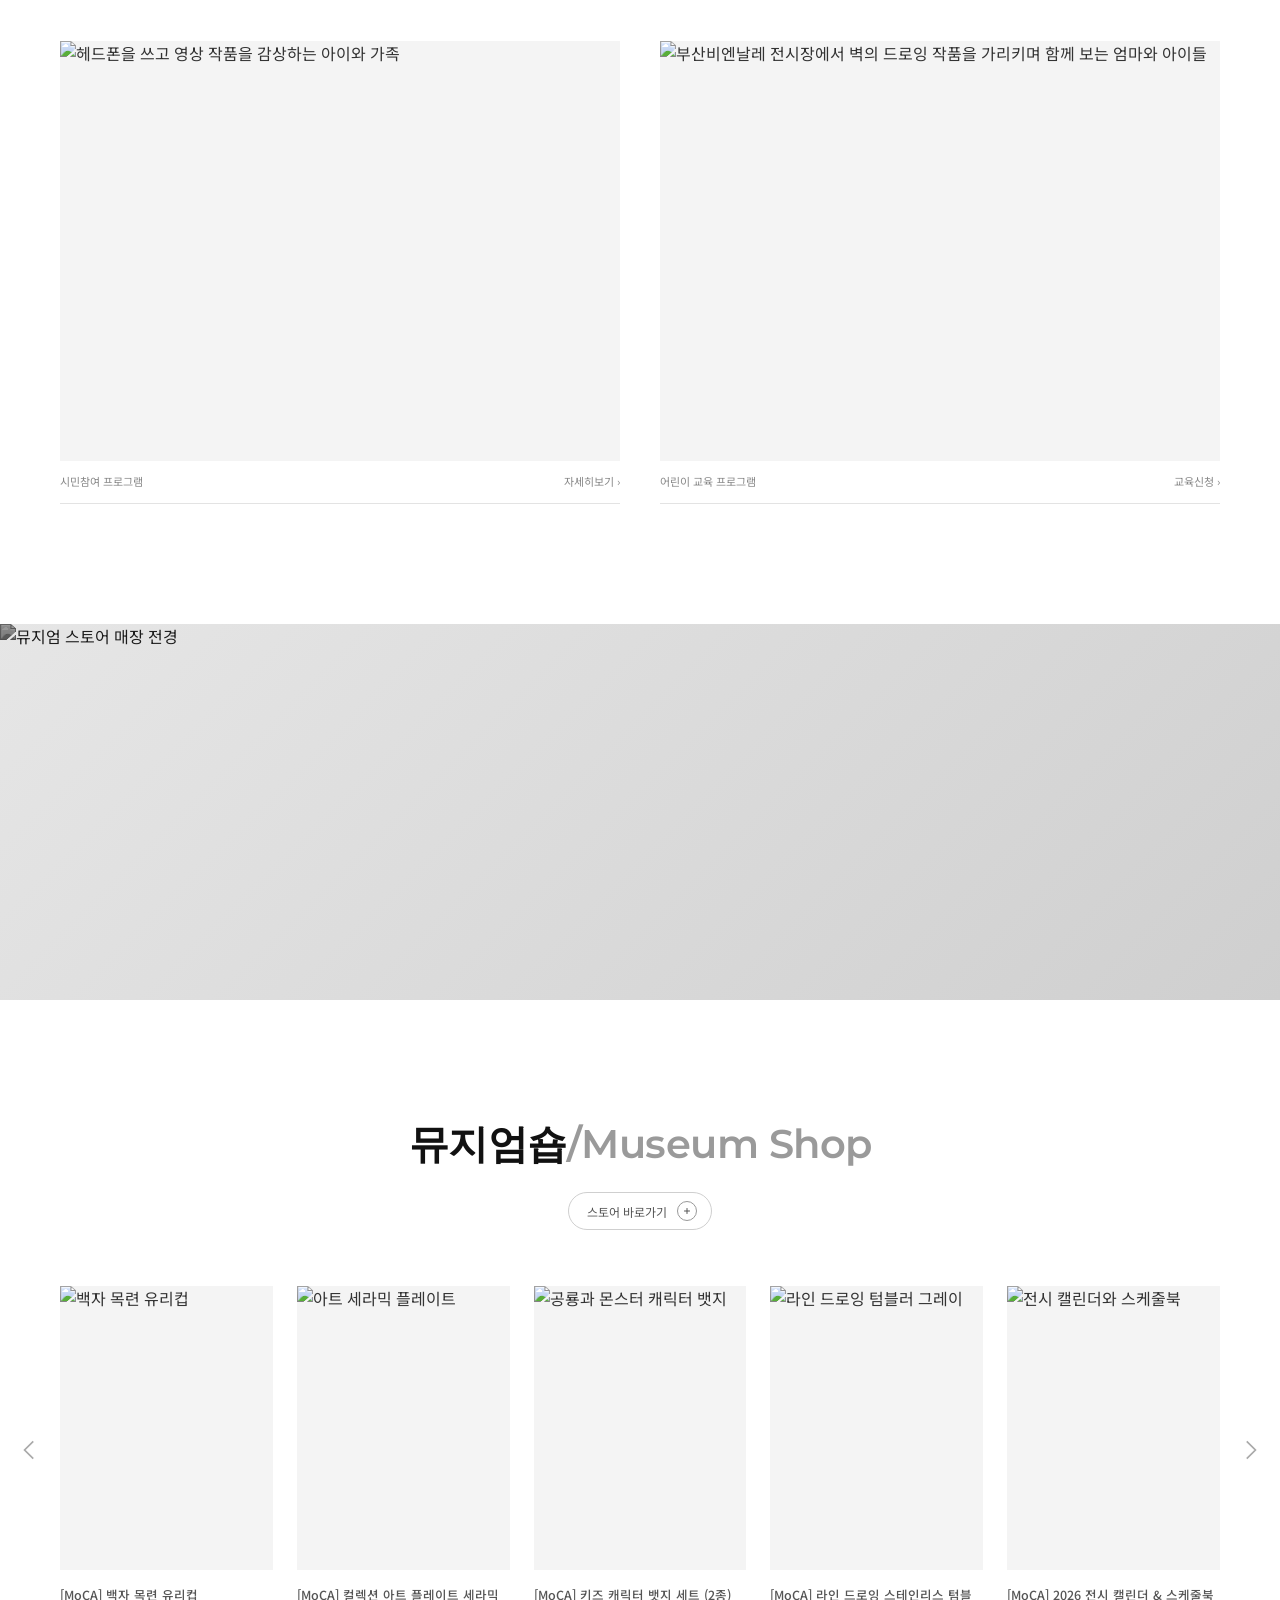
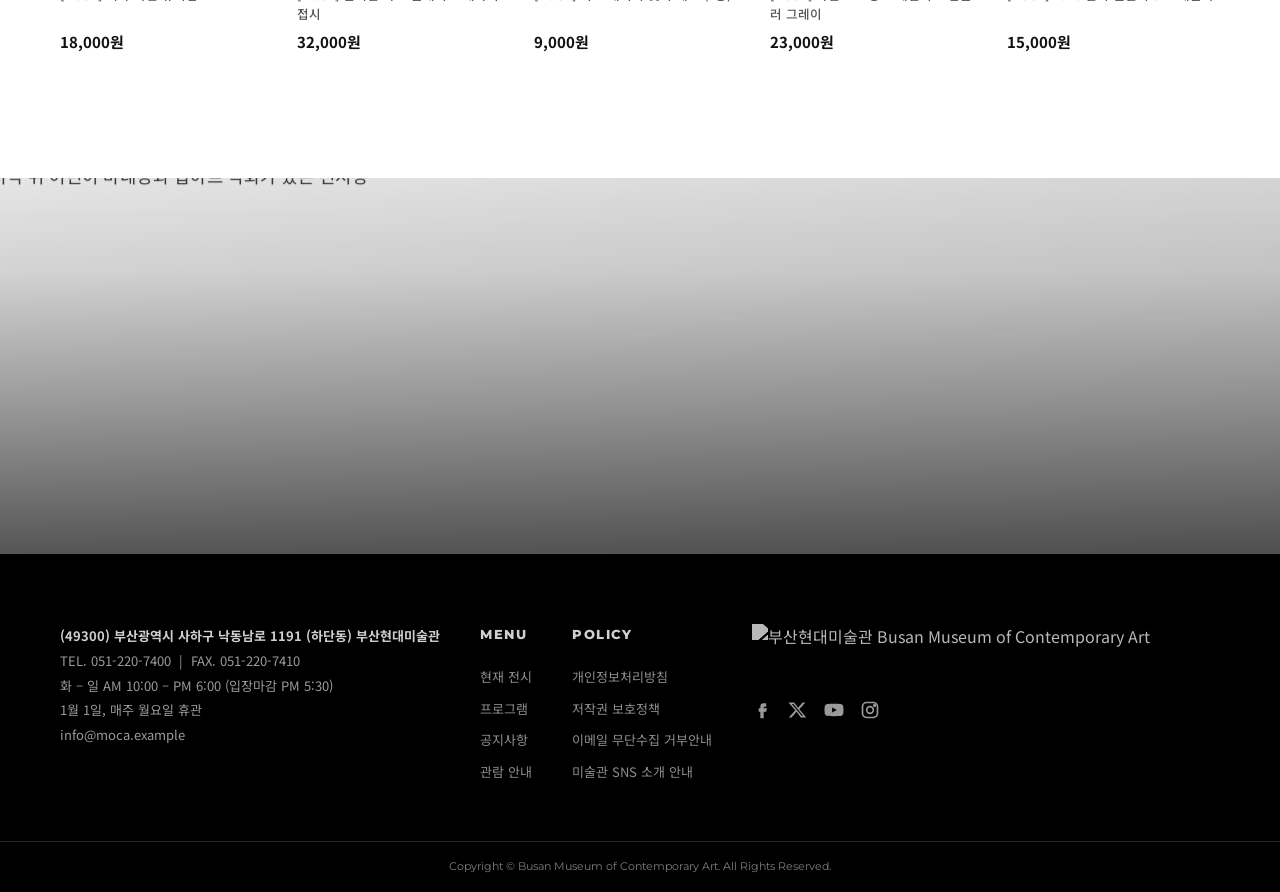
==== commit 4a380e8b: "푸터 로고 축소·간격 균등·메일 위치 변경, 전시장 사진 설명 문구 삭제 Co-Authored-By: Claude Opus 5.5 <noreply@anthropic.com>" ====
--- a/index.html
+++ b/index.html
@@ -231,13 +231,7 @@
   .bleed{height:clamp(220px,29.4vw,500px);overflow:hidden;position:relative}
   .bleed .bl-img{position:absolute;inset:0;transform:scale(1.1);will-change:transform,opacity;object-position:50% 72%;opacity:0;transition:opacity 1.4s ease}
   .bleed .bl-img.on{opacity:1}
-  .bleed-cap h3{transition:opacity .5s ease}
   .bleed::after{content:"";position:absolute;inset:0;z-index:1;background:linear-gradient(0deg,rgba(0,0,0,.62) 0%,rgba(0,0,0,.32) 40%,rgba(0,0,0,.08) 75%,rgba(0,0,0,0) 100%);pointer-events:none}
-  .bleed .bleed-cap{position:absolute;z-index:2;left:0;right:0;bottom:clamp(18px,2.4vw,32px);max-width:1240px;margin:0 auto;padding:0 max(24px,env(safe-area-inset-left,0px));text-align:center;color:#fff;text-shadow:0 1px 8px rgba(0,0,0,.35)}
-  .bleed-cap .bc-artist{font-size:clamp(13px,1.1vw,15px);font-weight:600;letter-spacing:.2px;opacity:.95}
-  .bleed-cap .bc-artist span{font-family:'Montserrat',sans-serif;font-weight:500;opacity:.75;margin-left:6px}
-  .bleed-cap h3{font-size:16px;font-weight:400;letter-spacing:-.2px;line-height:1.5}
-  .bleed-cap .bc-desc{margin-top:8px;font-size:clamp(12px,1vw,14px);opacity:.85}
 
   /* ---------- together ---------- */
   .tg-main{position:relative}
@@ -471,8 +465,8 @@
   });
 </script>
 </style>
-<link rel="stylesheet" href="moca-common.css?v=71">
-<script src="moca-common.js?v=71" defer></script>
+<link rel="stylesheet" href="moca-common.css?v=74">
+<script src="moca-common.js?v=74" defer></script>
 </head>
 <body>
 
@@ -880,13 +874,12 @@
 
 <!-- ===================== BLEED ===================== -->
 <section class="bleed ph" aria-roledescription="carousel" aria-label="부산현대미술관 전시장 풍경">
-  <img class="bl-img on" src="images/bleed-biennale.webp" alt="노란 불화 두 점과 나무 설치 작품이 놓인 부산현대미술관 1층 높은 전시장" data-cap="‘어둠에서 보기’를 주제로 한 2024 부산비엔날레가 열리는 부산현대미술관 1층 전시장" data-pos="50% 72%">
-  <img class="bl-img" src="images/bleed-postmodern-kids.webp" alt="나무 바닥 위 어린이 마네킹과 팝아트 벽화가 있는 전시장" data-cap="《포스트모던 어린이》, 2022–2023 · 나무 바닥과 흰 벽체, 팝아트적 전시 공간" data-pos="50% 62%" loading="lazy">
-  <img class="bl-img" src="images/bleed-ten-eyes.webp" alt="대형 기둥과 흰 벽, 오렌지색 전시대가 있는 넓은 전시장" data-cap="《열 개의 눈》, 2025 · 대형 기둥과 흰 벽, 오렌지색 전시대가 보이는 전시장" data-pos="50% 55%" loading="lazy">
-  <img class="bl-img" src="images/bleed-collecting-future.jpg" alt="흰 벽에 작은 사각 작품이 줄지어 걸리고 붉은 기둥 조각이 선 전시장" data-cap="《미래를 수집하기》 설치 전경 · 흰 전시 벽면과 조각이 놓인 넓은 전시 공간" data-pos="50% 50%" loading="lazy">
-  <img class="bl-img" src="images/bleed-rhino-unicorn.webp" alt="숲과 인물 실루엣을 그린 대형 흑백 벽화와 바닥에 기대 놓인 그림들" data-cap="《코뿔소와 유니콘》, 2026 · 대형 벽면 일러스트레이션을 활용한 전시장 내부" data-pos="50% 55%" loading="lazy">
-  <img class="bl-img" src="images/bleed-graybox.jpg" alt="검은 천장과 반사되는 바닥, 영상 화면들이 설치된 어두운 전시장" data-cap="《그레이박스 이후》, 2022 · 블랙 천장과 반사되는 바닥, 디지털 영상 설치 작품" data-pos="50% 58%" loading="lazy">
-  <div class="bleed-cap"><h3 aria-live="polite">‘어둠에서 보기’를 주제로 한 2024 부산비엔날레가 열리는 부산현대미술관 1층 전시장</h3></div>
+  <img class="bl-img on" src="images/bleed-biennale.webp" alt="노란 불화 두 점과 나무 설치 작품이 놓인 부산현대미술관 1층 높은 전시장" data-pos="50% 72%">
+  <img class="bl-img" src="images/bleed-postmodern-kids.webp" alt="나무 바닥 위 어린이 마네킹과 팝아트 벽화가 있는 전시장" data-pos="50% 62%" loading="lazy">
+  <img class="bl-img" src="images/bleed-ten-eyes.webp" alt="대형 기둥과 흰 벽, 오렌지색 전시대가 있는 넓은 전시장" data-pos="50% 55%" loading="lazy">
+  <img class="bl-img" src="images/bleed-collecting-future.jpg" alt="흰 벽에 작은 사각 작품이 줄지어 걸리고 붉은 기둥 조각이 선 전시장" data-pos="50% 50%" loading="lazy">
+  <img class="bl-img" src="images/bleed-rhino-unicorn.webp" alt="숲과 인물 실루엣을 그린 대형 흑백 벽화와 바닥에 기대 놓인 그림들" data-pos="50% 55%" loading="lazy">
+  <img class="bl-img" src="images/bleed-graybox.jpg" alt="검은 천장과 반사되는 바닥, 영상 화면들이 설치된 어두운 전시장" data-pos="50% 58%" loading="lazy">
 </section>
 
 <!-- ===================== FOOTER ===================== -->
@@ -899,6 +892,7 @@
         화 – 일 AM 10:00 – PM 6:00 (입장마감 PM 5:30)<br>
         1월 1일, 매주 월요일 휴관
       </address>
+      <a href="#" class="mail en">info@moca.example</a>
     </div>
     <nav class="ft-col" aria-label="푸터 바로가기">
       <h5>MENU</h5>
@@ -928,7 +922,6 @@
         <a href="#" aria-label="YouTube"><svg viewBox="0 0 24 24" fill="currentColor"><path d="M23 7.2a3 3 0 0 0-2.1-2.1C19 4.6 12 4.6 12 4.6s-7 0-8.9.5A3 3 0 0 0 1 7.2 31 31 0 0 0 .6 12a31 31 0 0 0 .4 4.8 3 3 0 0 0 2.1 2.1c1.9.5 8.9.5 8.9.5s7 0 8.9-.5a3 3 0 0 0 2.1-2.1 31 31 0 0 0 .4-4.8 31 31 0 0 0-.4-4.8zM9.7 15.1V8.9L15.5 12l-5.8 3.1z"/></svg></a>
         <a href="#" aria-label="Instagram"><svg viewBox="0 0 24 24" fill="none" stroke="currentColor" stroke-width="2"><rect x="3" y="3" width="18" height="18" rx="5"/><circle cx="12" cy="12" r="4"/><circle cx="17.5" cy="6.5" r="1" fill="currentColor"/></svg></a>
       </div>
-      <a href="#" class="mail en">info@moca.example</a>
     </div>
   </div>
   <div class="copy">Copyright © Busan Museum of Contemporary Art. All Rights Reserved.</div>
@@ -1154,11 +1147,10 @@
     }, 5000);
   })();
 
-  // 와이드 배경: 전시장 사진이 6초마다 차례로 바뀌고, 아래 설명도 함께 바뀜
+  // 와이드 배경: 전시장 사진이 6초마다 차례로 바뀜
   (() => {
     const imgs = [...document.querySelectorAll('.bleed .bl-img')];
-    const cap = document.querySelector('.bleed .bleed-cap h3');
-    if (imgs.length < 2 || !cap) return;
+    if (imgs.length < 2) return;
     imgs.forEach(im => { im.style.objectPosition = im.dataset.pos || ''; });
     let k = 0;
     setInterval(() => {
@@ -1166,8 +1158,6 @@
       imgs[k].classList.remove('on');
       k = (k + 1) % imgs.length;
       imgs[k].classList.add('on');
-      cap.style.opacity = 0;
-      setTimeout(() => { cap.textContent = imgs[k].dataset.cap; cap.style.opacity = 1; }, 500);
     }, 6000);
   })();
 
--- a/moca-common.css
+++ b/moca-common.css
@@ -284,7 +284,7 @@
 @media (max-width:680px){.sitemap{padding:22px 20px 28px}.sm-grid{gap:24px 16px}}
 @media (prefers-reduced-motion:reduce){.sitemap,.sitemap-dim{transition:none}}
 /* ---------- 푸터: 주소 / MENU / POLICY / 로고·SNS 4단 구성 ---------- */
-body > footer .ft{grid-template-columns:minmax(0,1.5fr) minmax(0,1fr) minmax(0,1fr) auto;gap:48px;align-items:start}
+body > footer .ft{grid-template-columns:repeat(4,auto);justify-content:space-between;gap:24px;align-items:start}
 body > footer .ft h5{font-family:'Montserrat',sans-serif;font-size:13px;font-weight:800;letter-spacing:1.5px;color:var(--ink,#111);margin:0 0 22px}
 body > footer .ft-menu,body > footer .ft-links{display:flex;flex-direction:column;align-items:flex-start;gap:12px;font-size:13px;line-height:1.5}
 body > footer .ft-menu a,body > footer .ft-links a{transition:color .2s}
@@ -292,13 +292,17 @@
 html:not([data-mode]) body > footer .ft h5{color:#cfcfcf}
 html:not([data-mode]) body > footer .ft-menu a{color:#8c8c8c}
 body > footer .ft-menu a:hover,body > footer .ft-menu a:focus-visible{color:var(--green,#39b034)}
+body > footer .ft > .ft-brand{justify-self:end}
 body > footer .ft-brand .ft-logo{margin-top:0}
+body > footer .ft-brand .ft-logo img{height:48px}
 body > footer .ft > .ft-brand .sns{margin:28px 0 0}
-body > footer .ft > .ft-brand .mail{margin-top:20px}
+body > footer .ft .mail{width:fit-content;margin:0;font-family:inherit;font-size:13px;font-weight:400;line-height:1.9;color:#666}
+html:not([data-mode]) body > footer .ft .mail{color:#9a9a9a}
+html[data-mode] body > footer .ft .mail{color:var(--text)}
+body > footer .ft .mail:hover{text-decoration:underline}
 @media (max-width:1024px){
   body > footer .ft{grid-template-columns:1fr 1fr;gap:40px 24px}
-  body > footer .ft > :first-child,body > footer .ft > .ft-brand{grid-column:1/-1}
+  body > footer .ft > :first-child,body > footer .ft > .ft-brand{grid-column:1/-1;justify-self:start}
 }
 /* 중간 폭 데스크톱: 오른쪽 화면설정 버튼·캐릭터가 로고를 가리지 않도록 여백 확보 */
-@media (min-width:1025px) and (max-width:1420px){body > footer .ft{padding-right:110px}}
-@media (min-width:1025px) and (max-width:1200px){body > footer .ft{gap:28px}}
+@media (min-width:1025px) and (max-width:1420px){body > footer .ft > .ft-brand{margin-right:70px}}
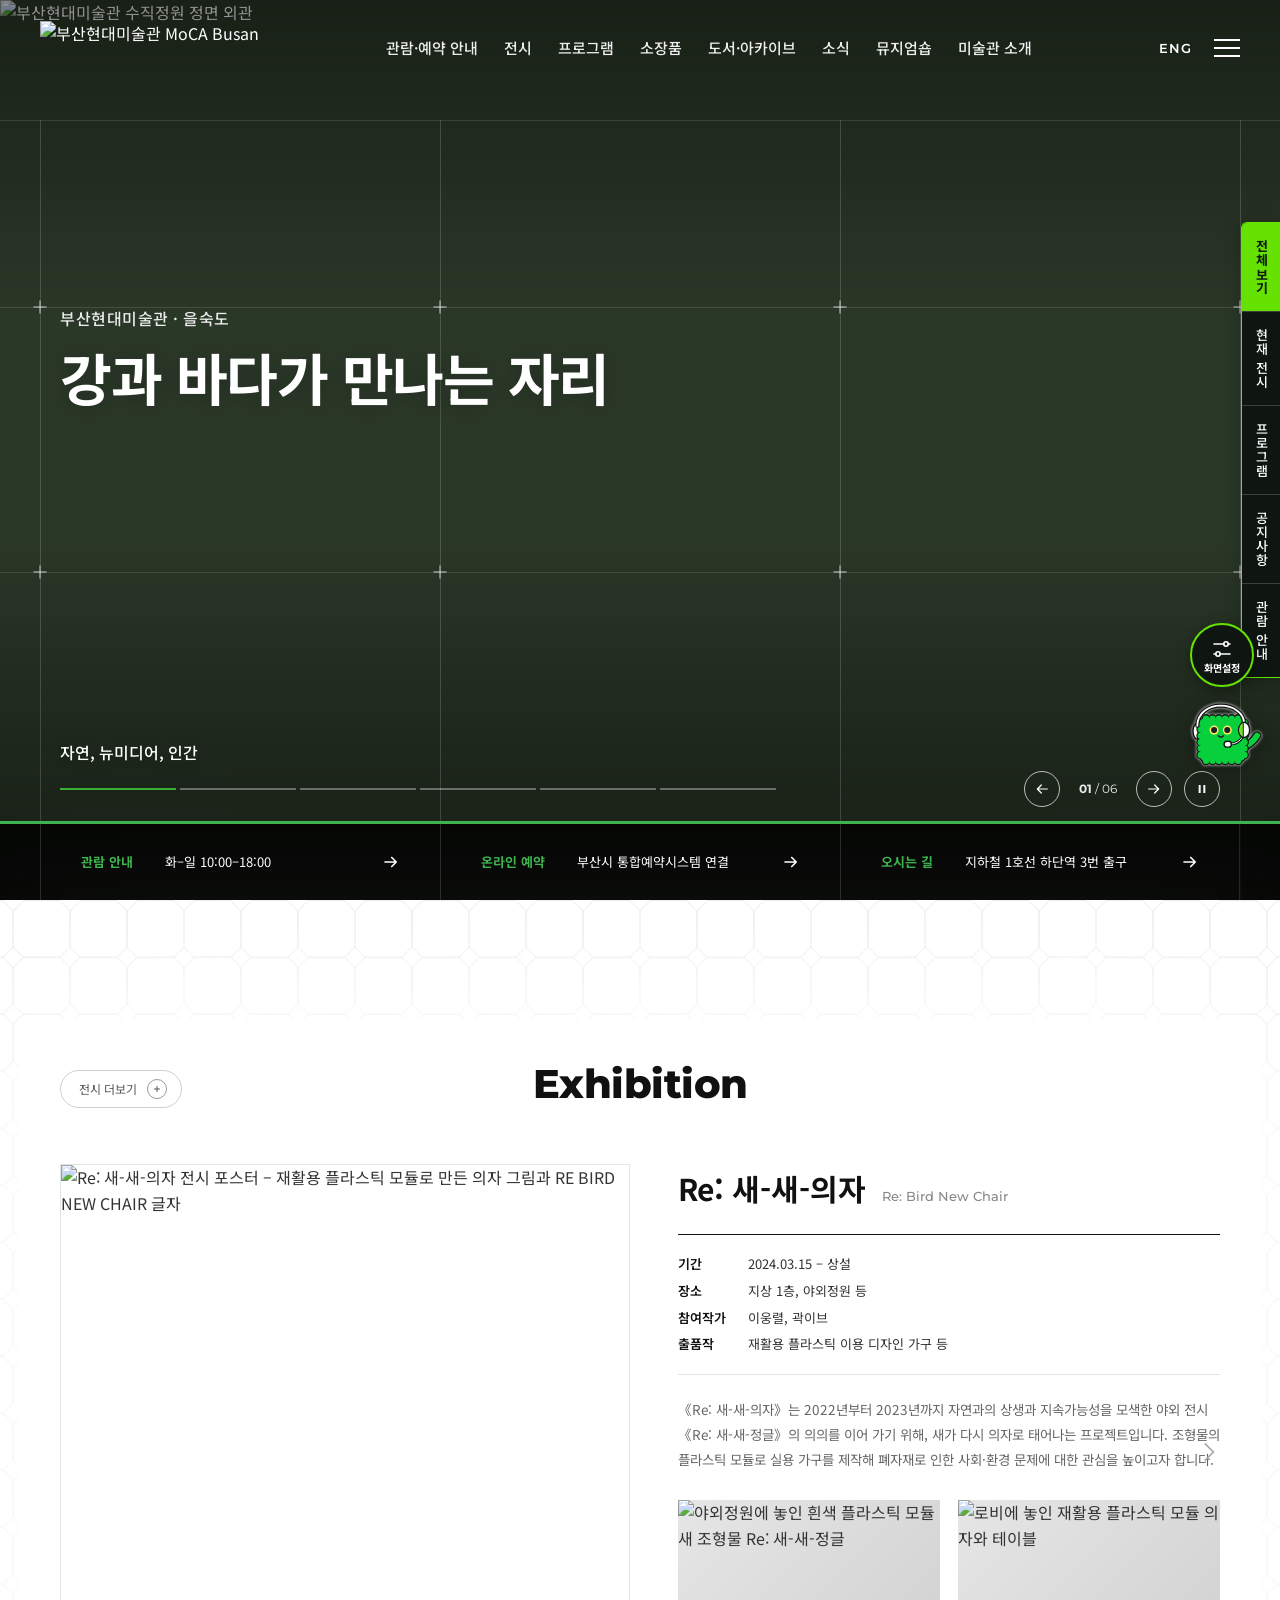
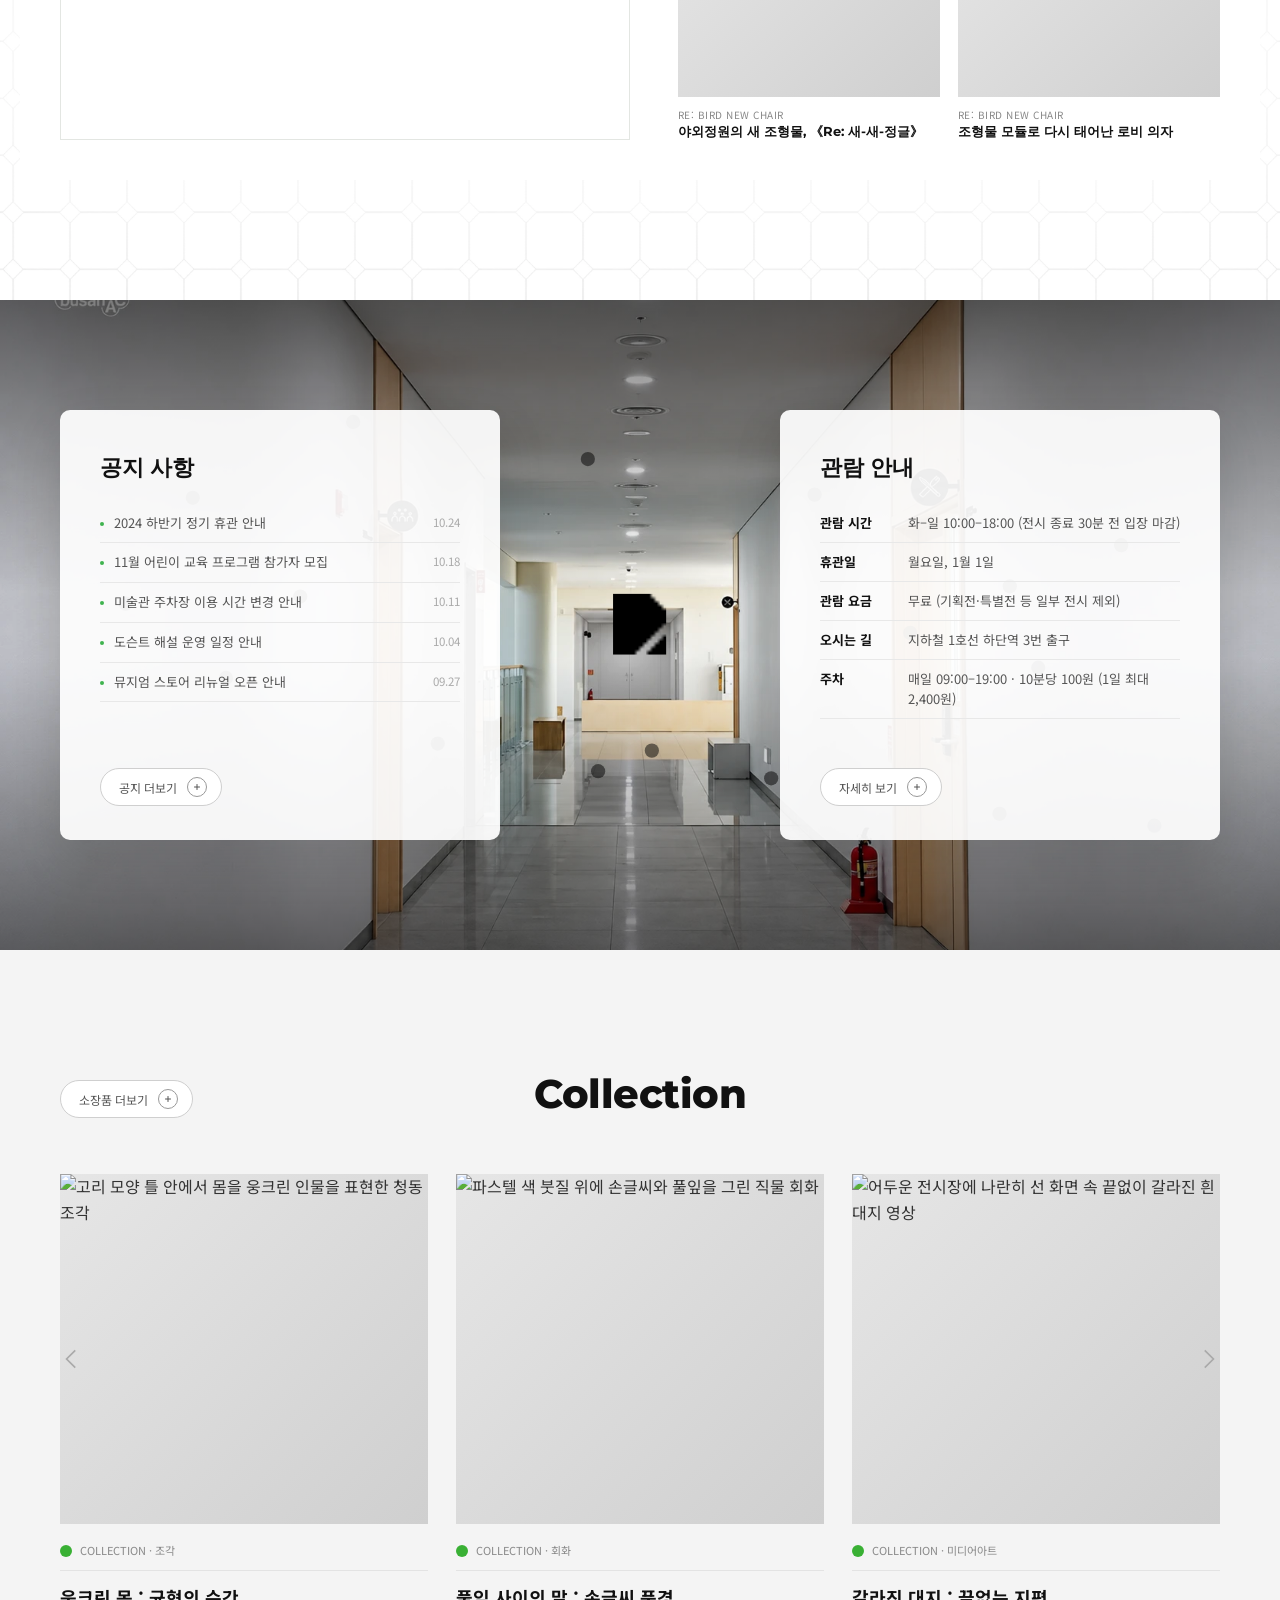
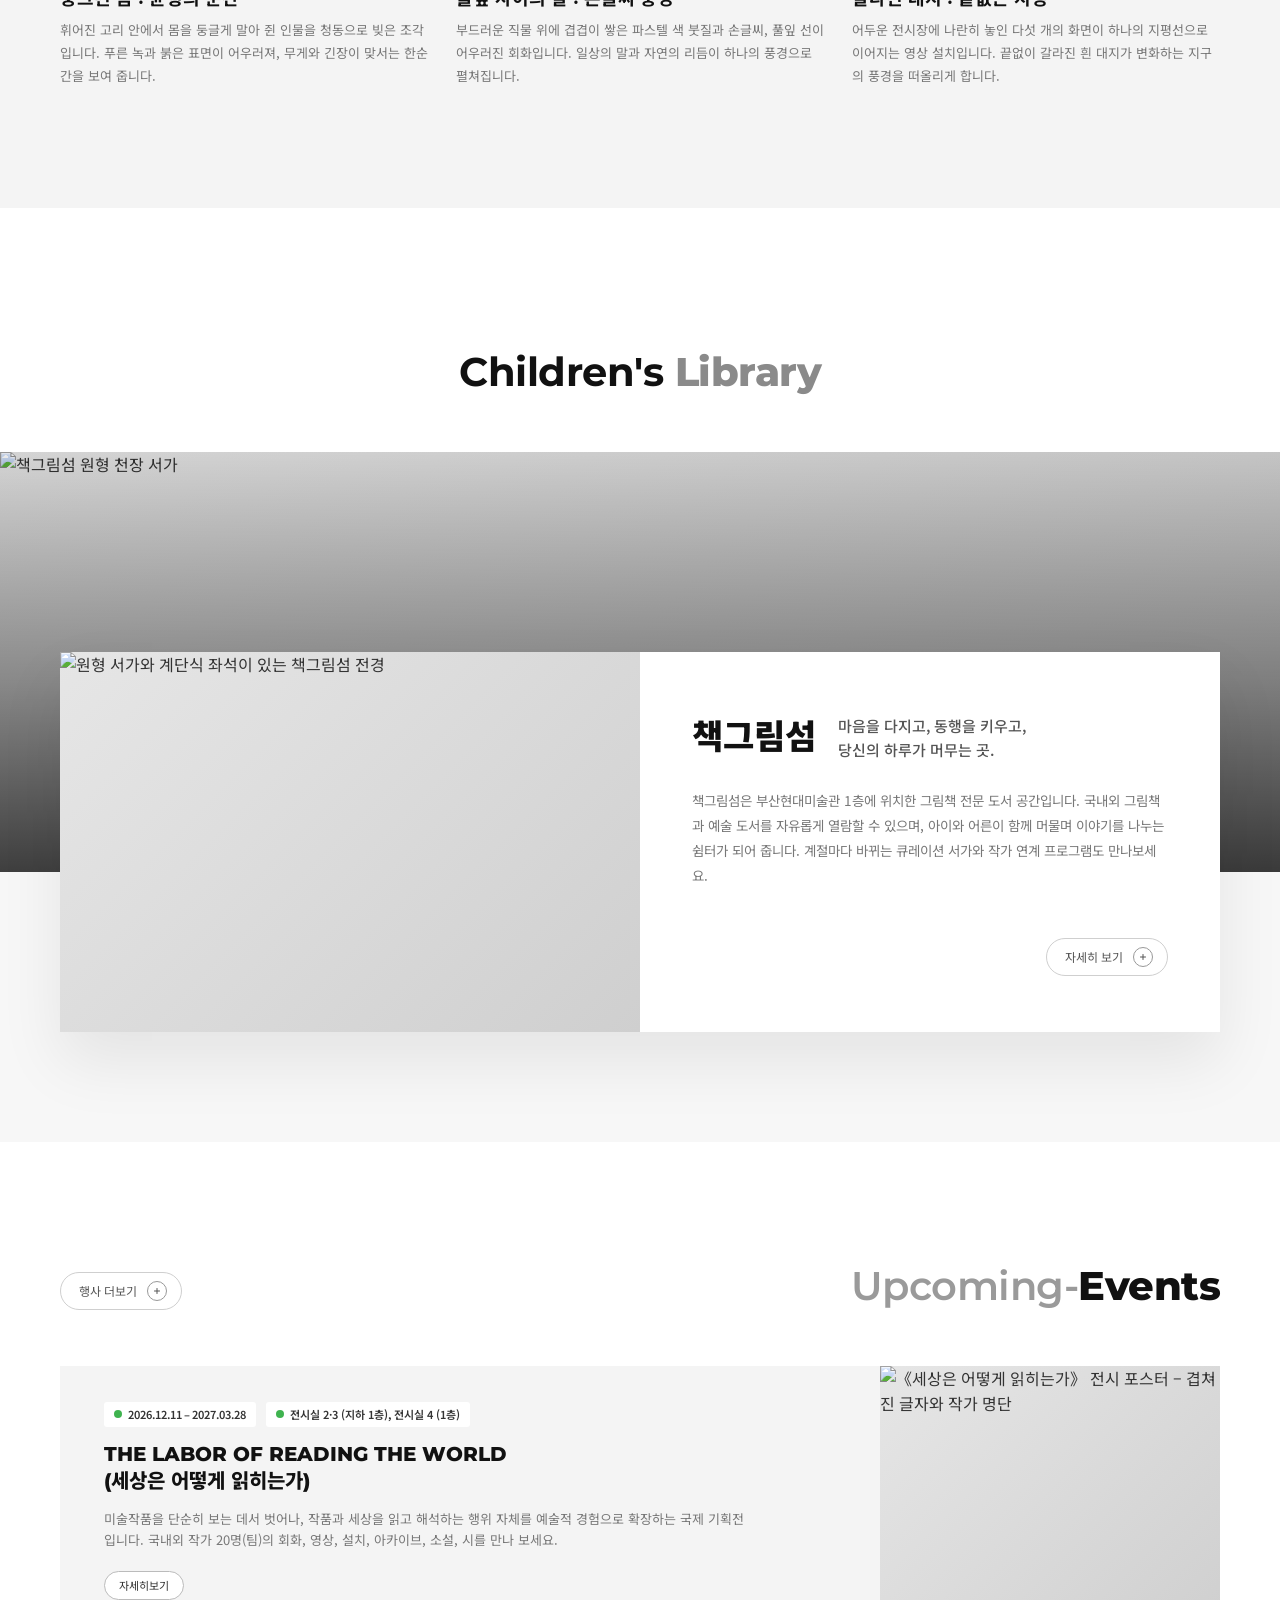
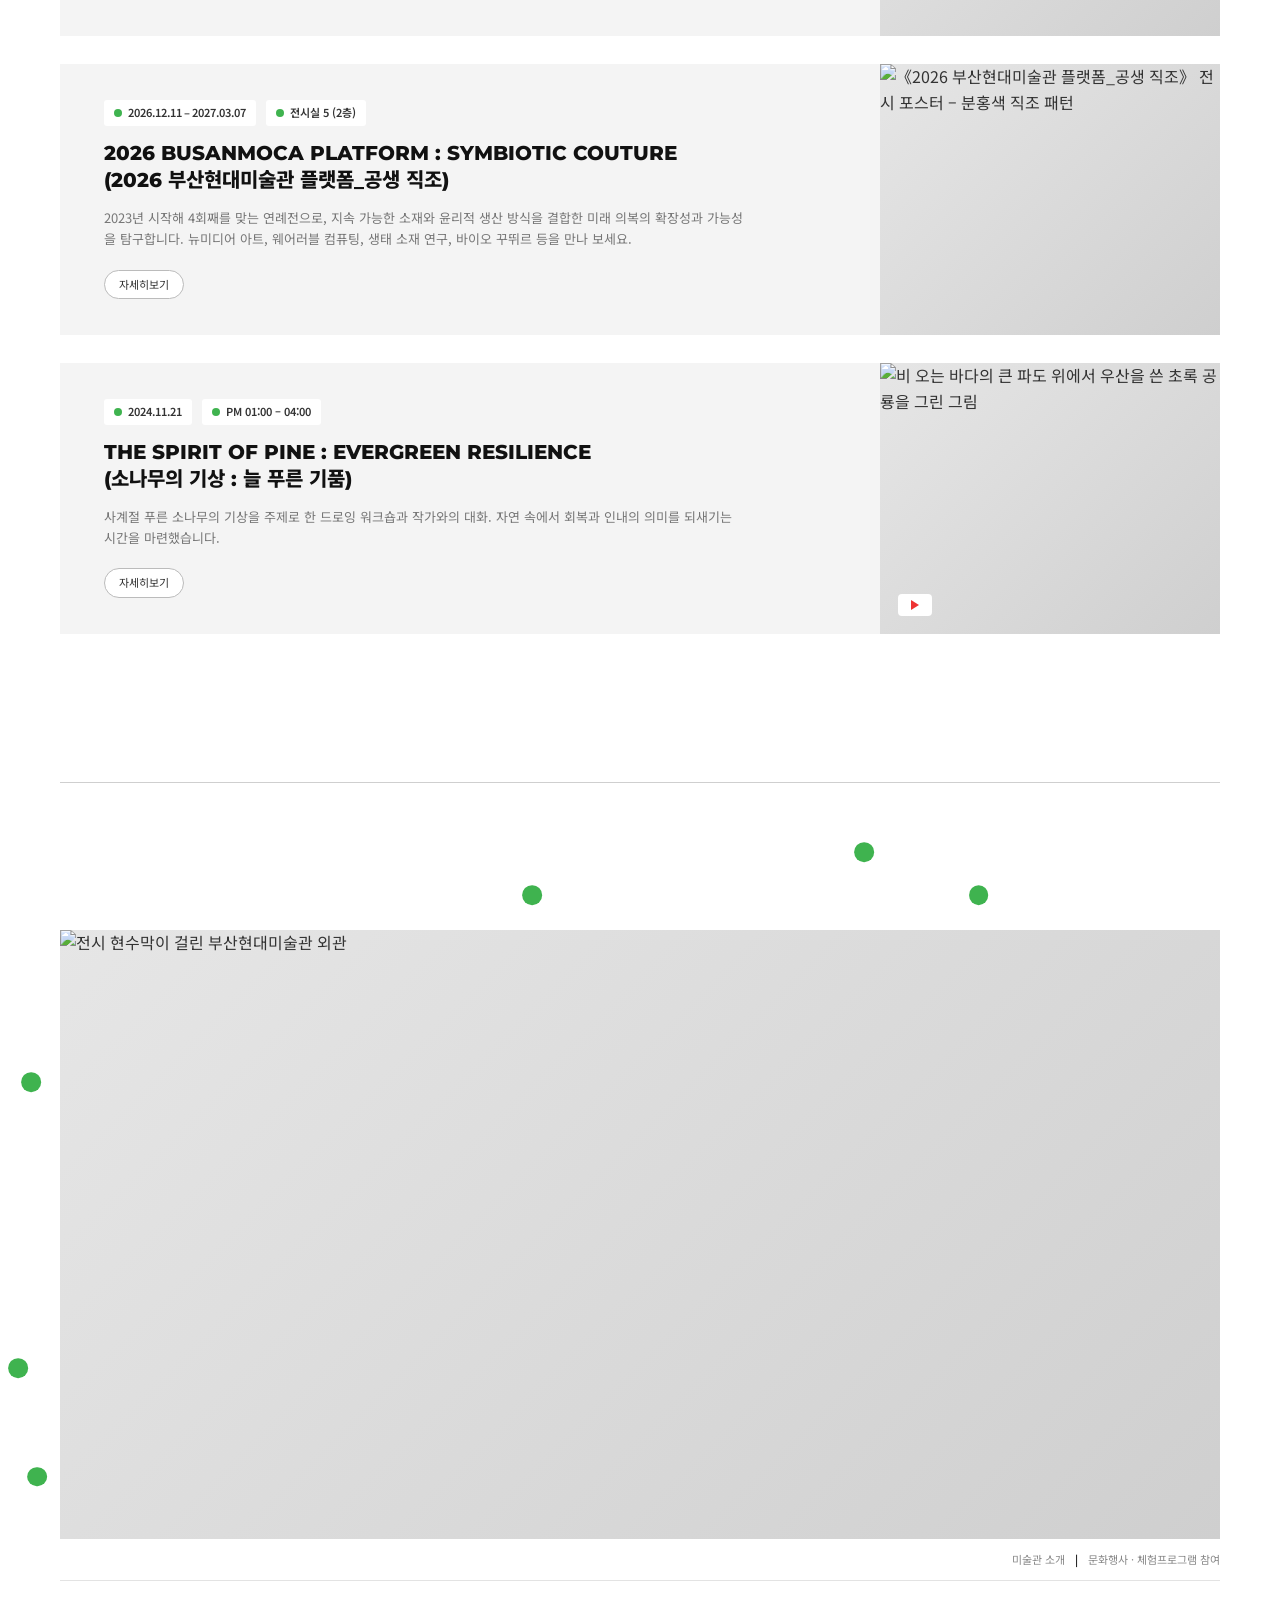
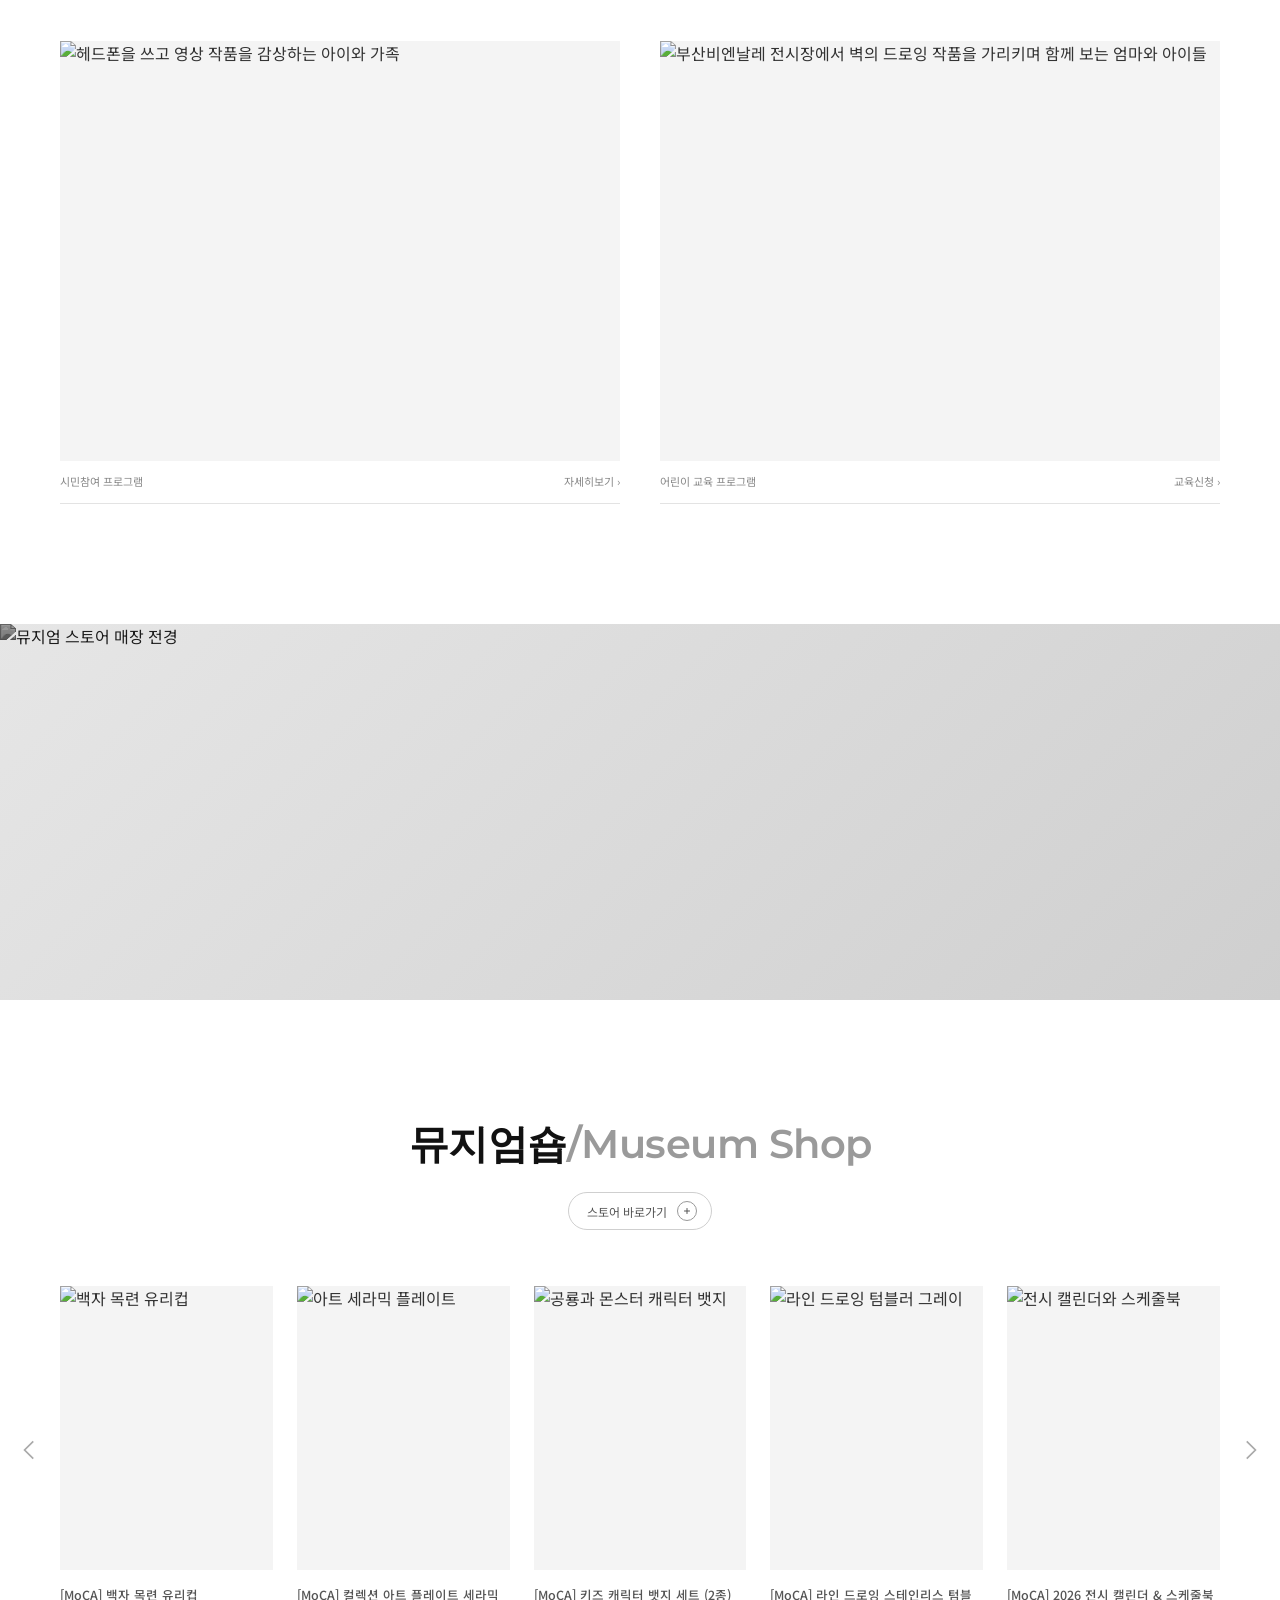
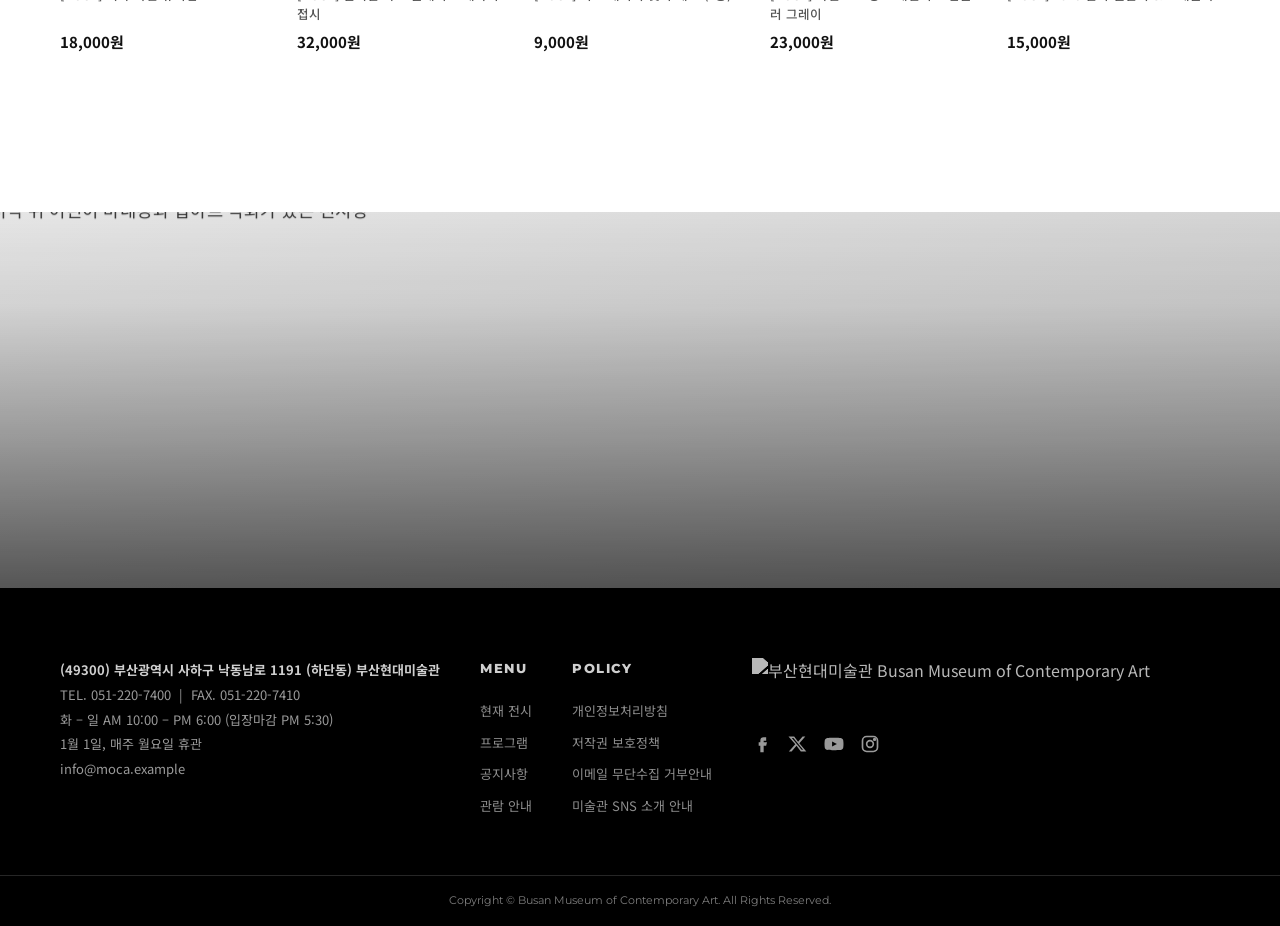
==== commit 99470bd9: "뮤지엄숍과 전시장 사진 사이 여백 확대 Co-Authored-By: Claude Opus 5.5 <noreply@anthropic.com>" ====
--- a/index.html
+++ b/index.html
@@ -261,6 +261,8 @@
   .prod b{display:block;font-size:15px;font-weight:700;color:var(--ink);margin-top:6px}
   .store-arrows{position:absolute;left:8px;right:8px;top:38%;display:flex;justify-content:space-between;pointer-events:none}
   .store-arrows .arrow{pointer-events:auto}
+  /* 상품 가격과 아래 전시장 사진 사이 여백 (기본 120px → 154px) */
+  @media (min-width:681px){#store{padding-bottom:154px}}
 
   /* ---------- notice ---------- */
   .notice{position:relative;height:650px;overflow:hidden;margin-top:0}
